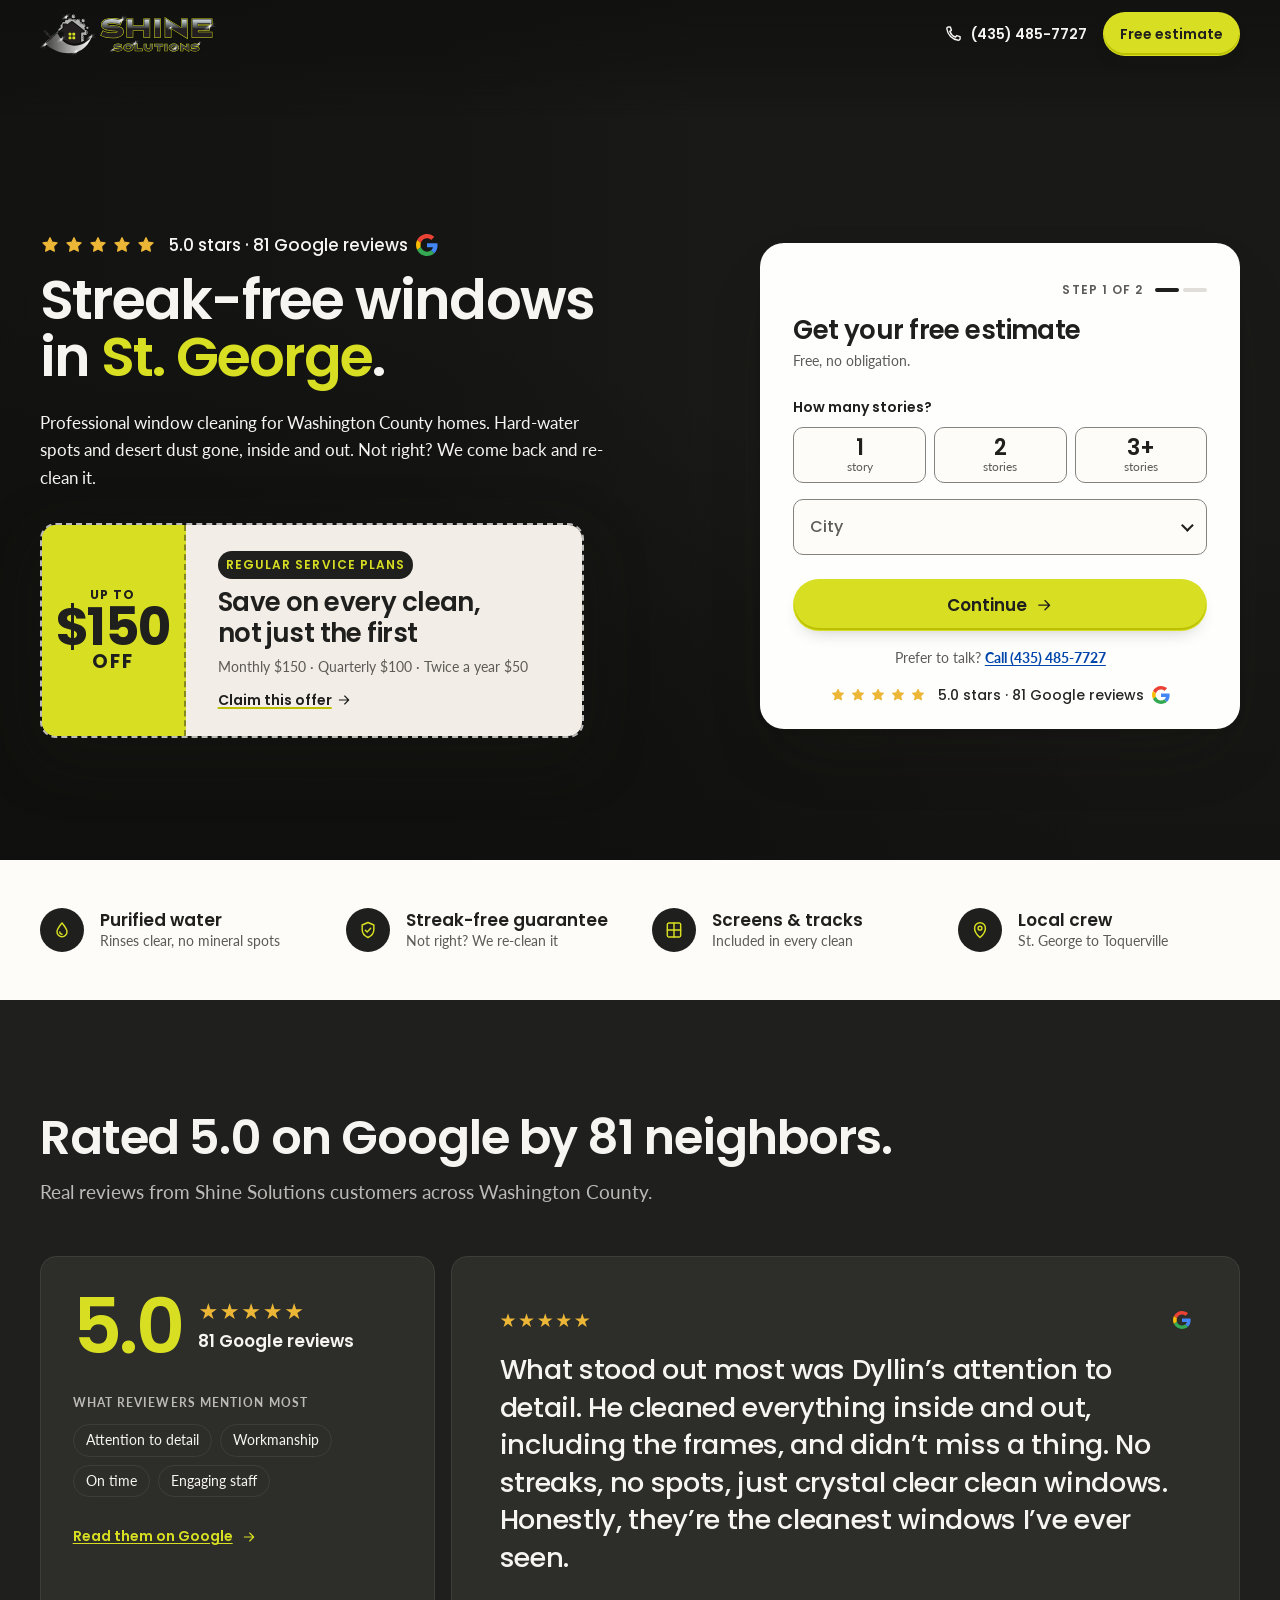
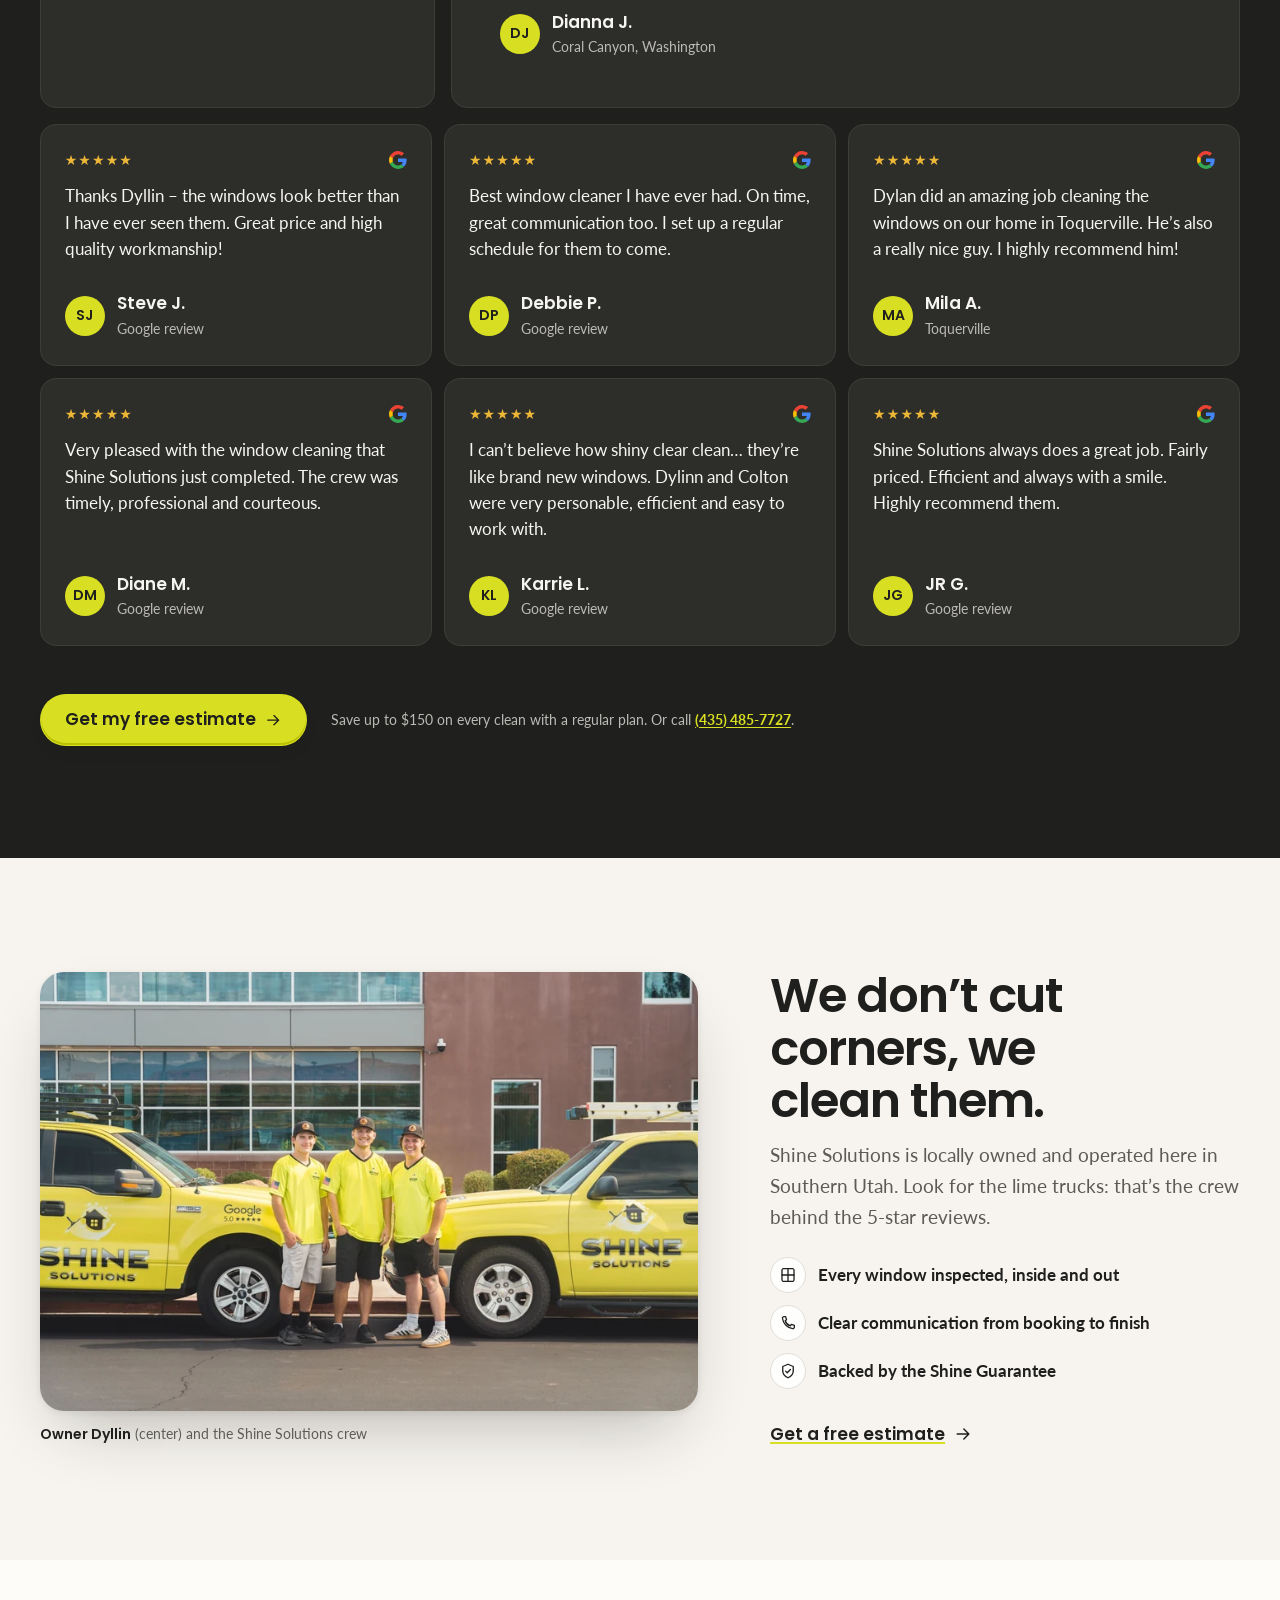
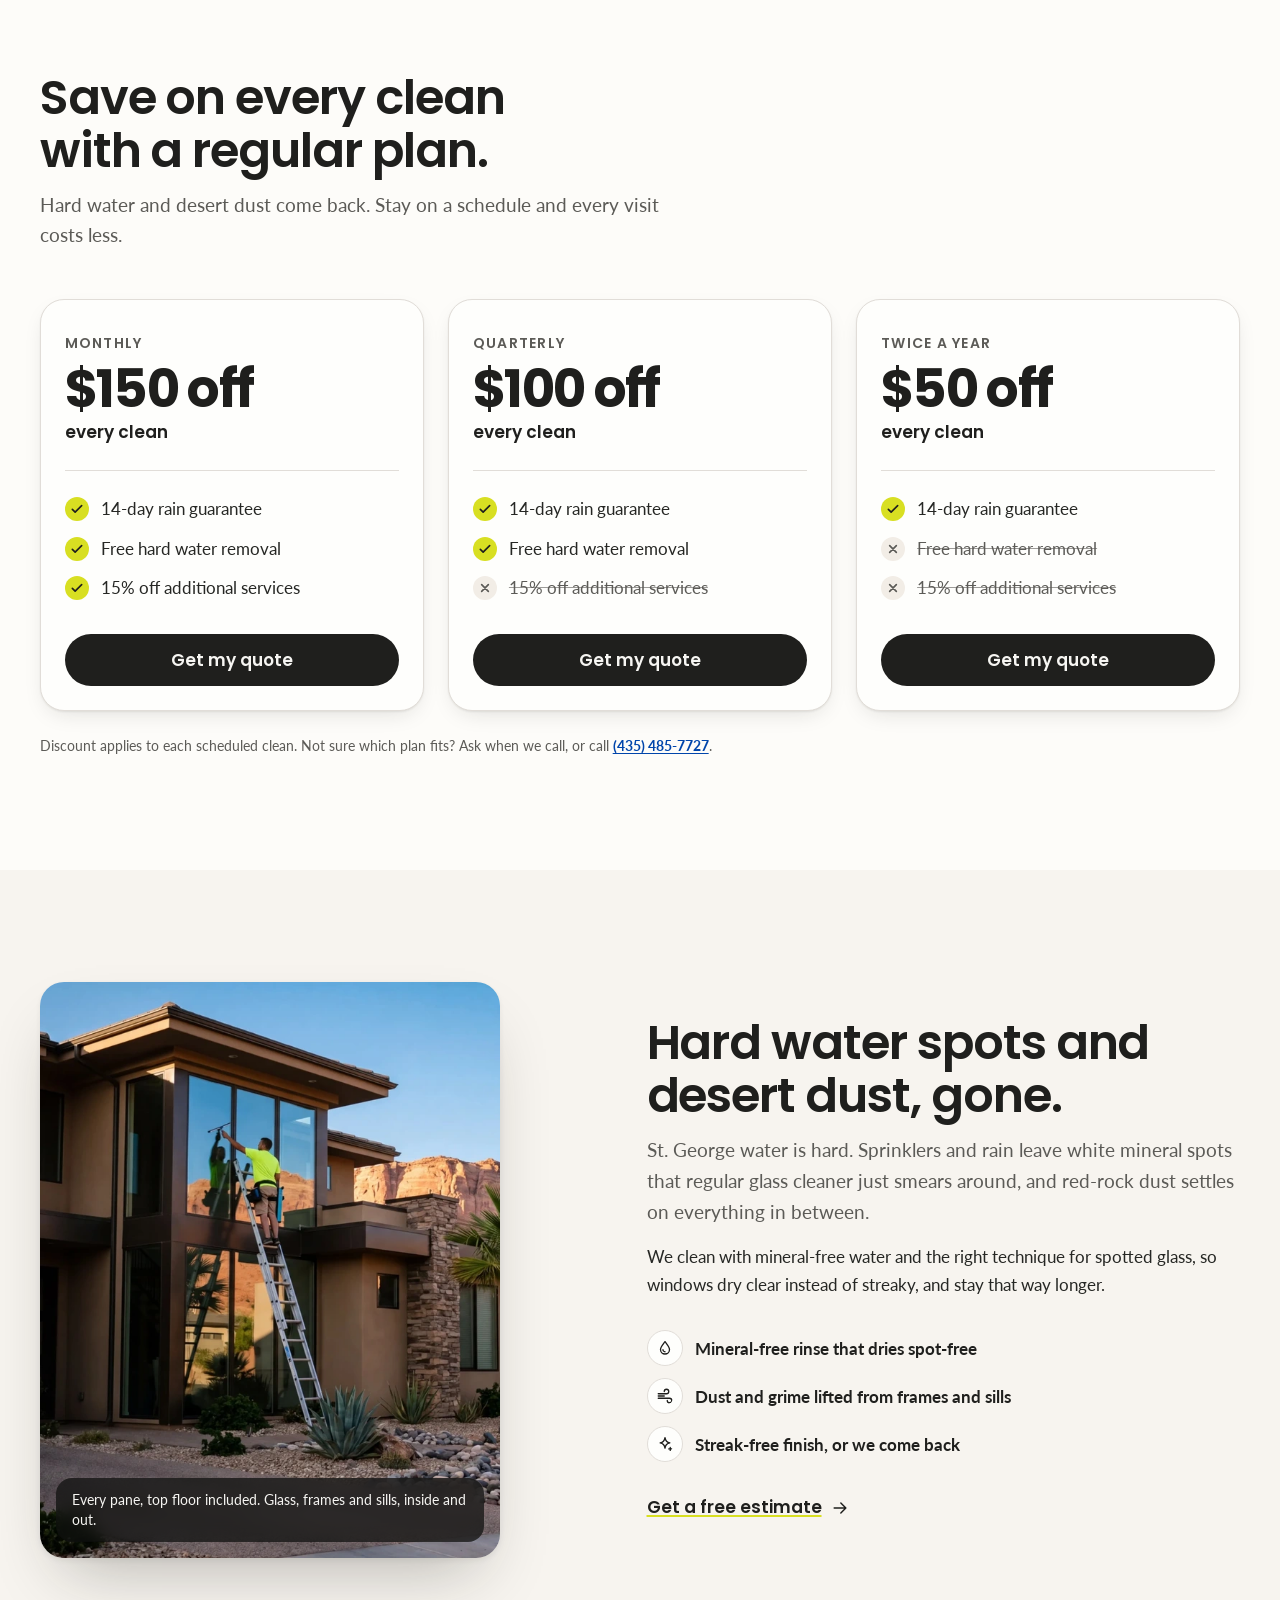
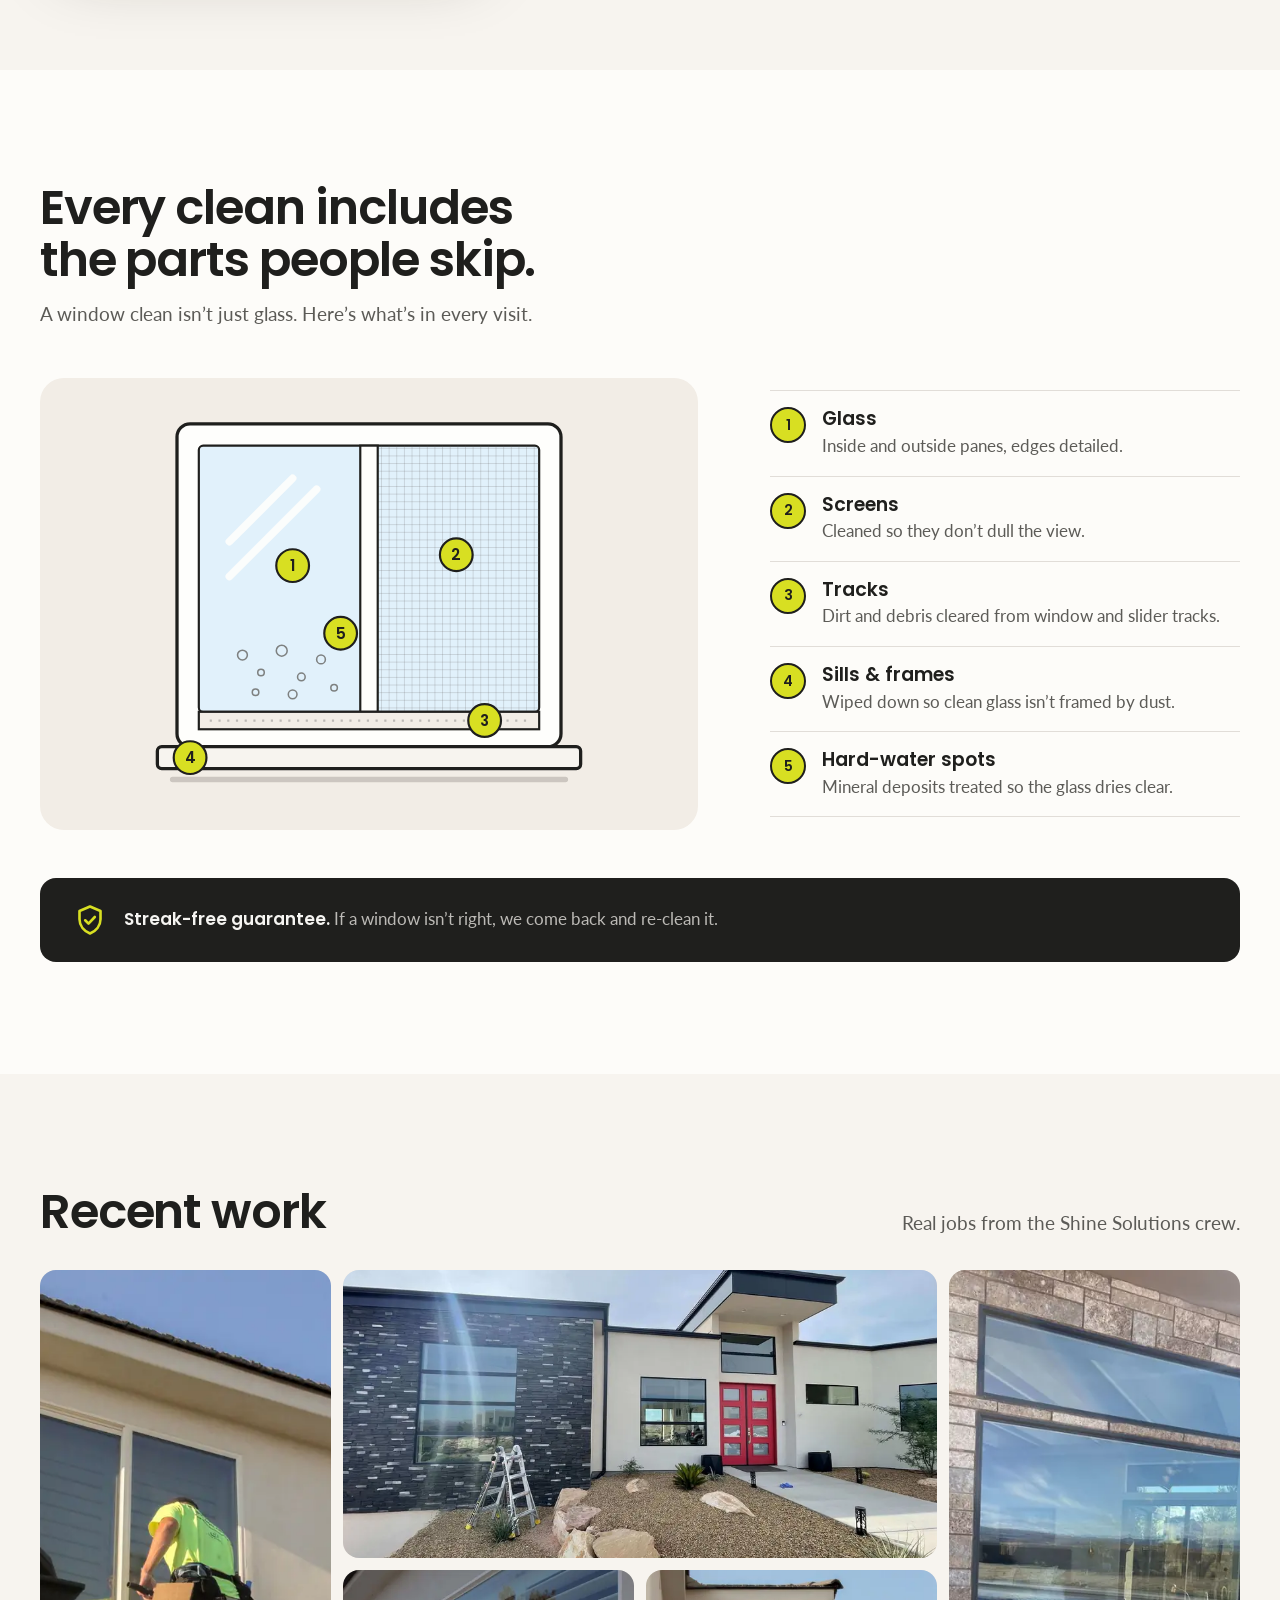
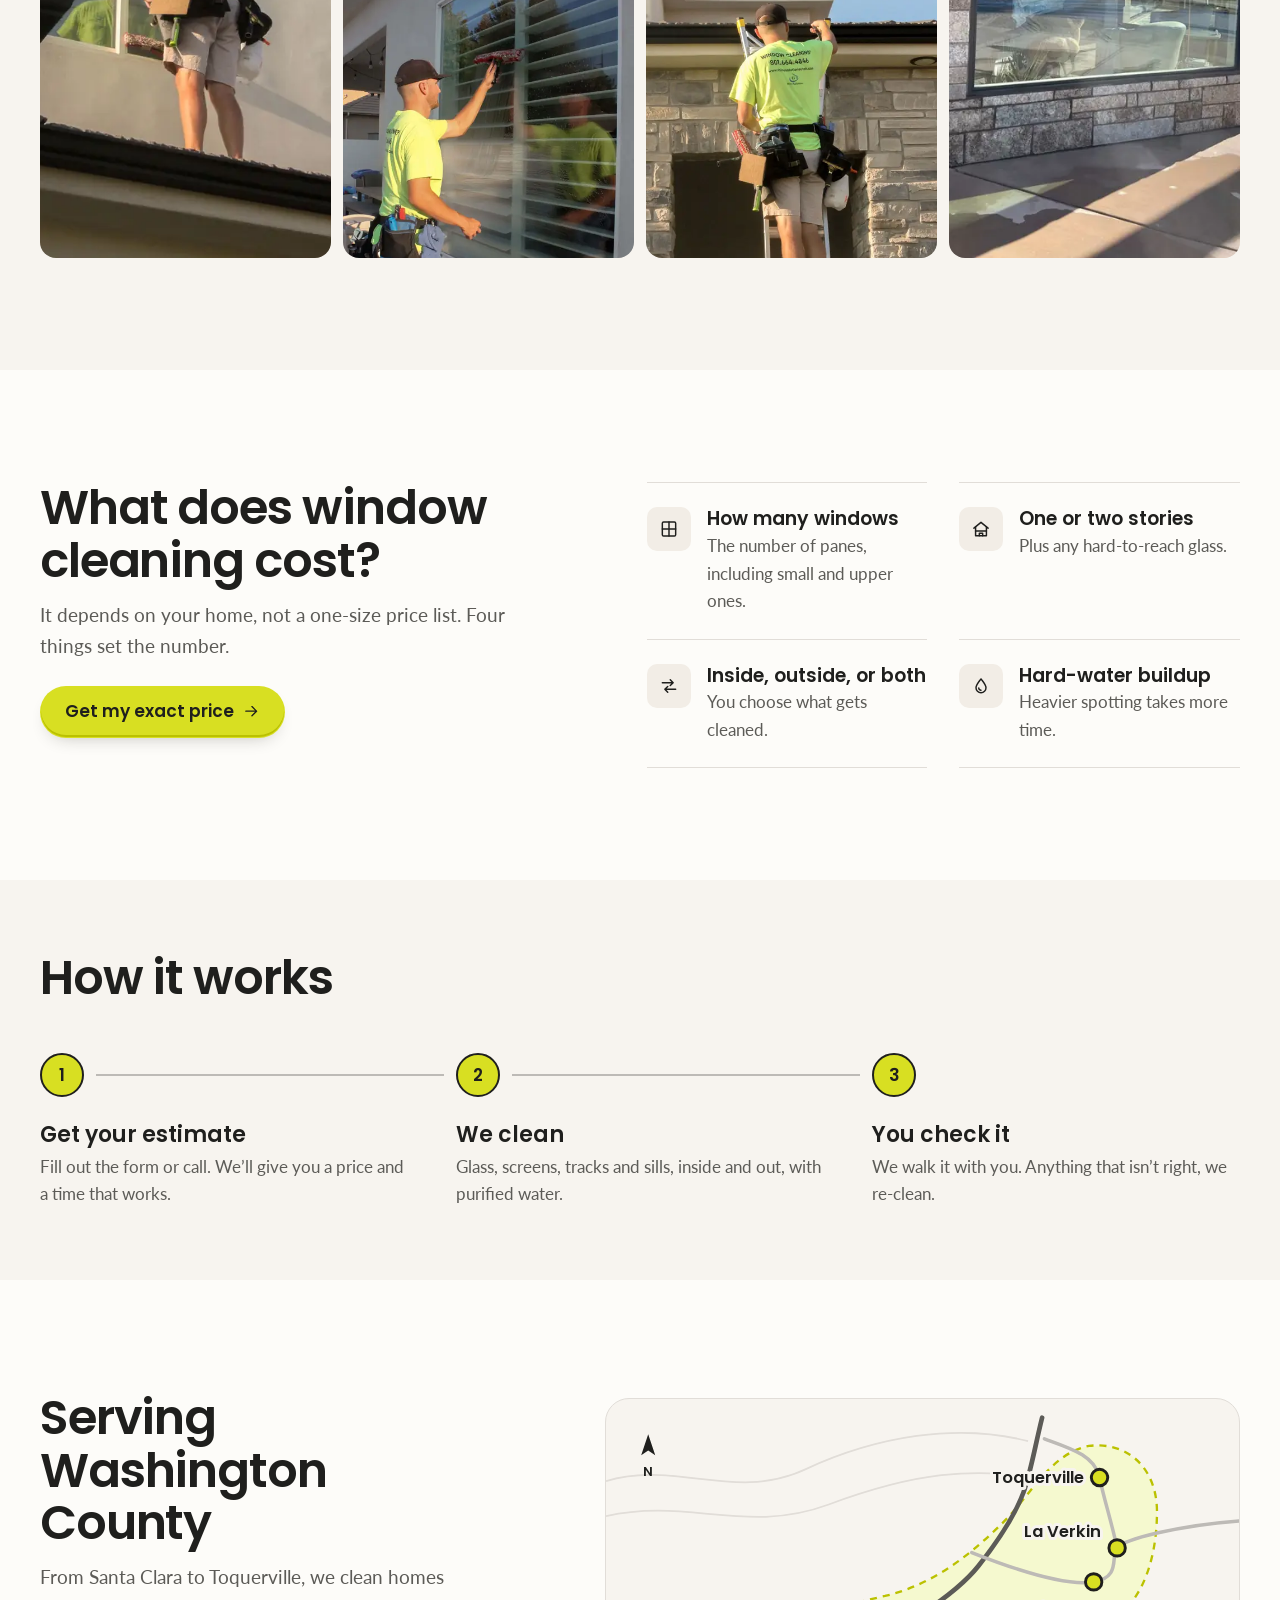
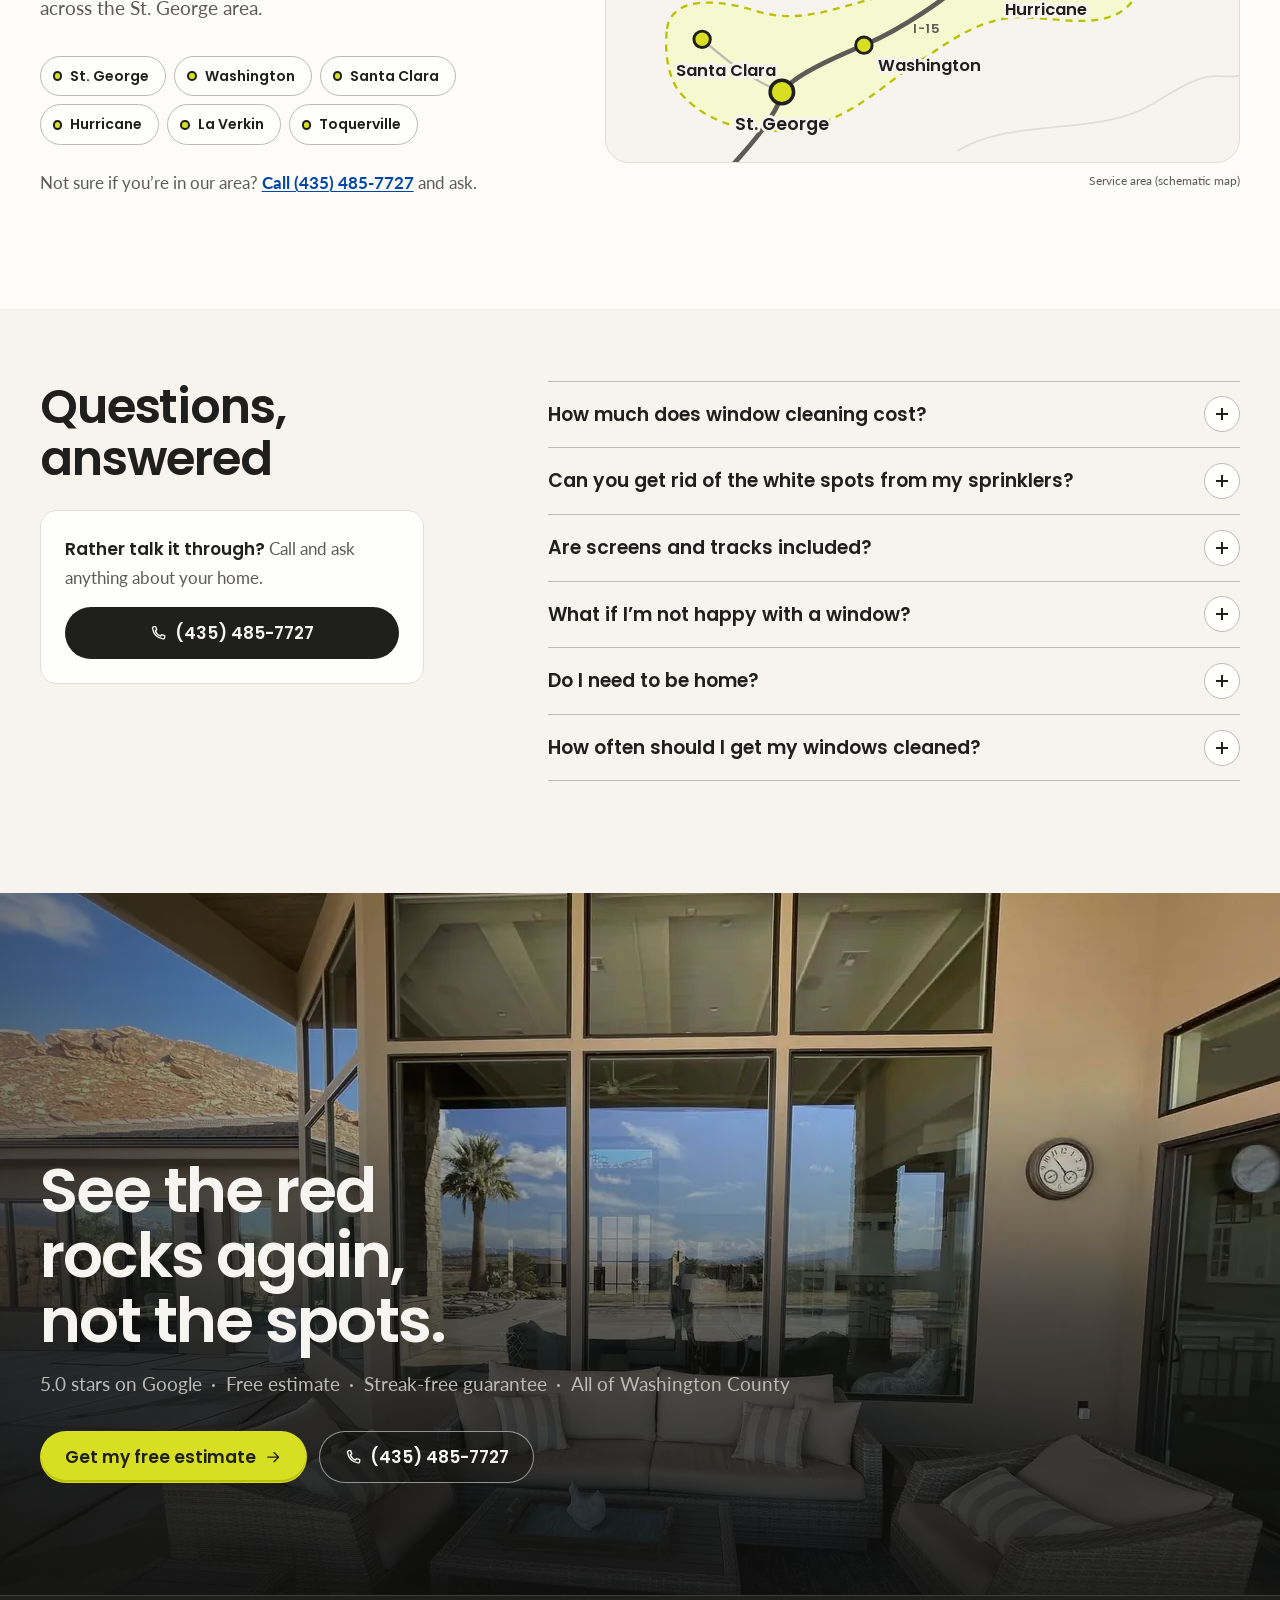
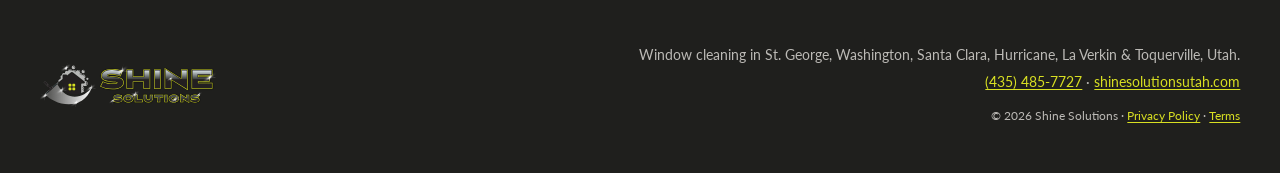
==== index.html @ d2b79e28 "Add Shine Solutions window cleaning landing page Static landing page for Google Ads traffic in St. G" ====
<!doctype html>
<html lang="en">
<head>
  <meta charset="utf-8">
  <meta name="viewport" content="width=device-width, initial-scale=1, viewport-fit=cover">
  <title>Window Cleaning in St. George, UT | Shine Solutions</title>
  <meta name="description" content="Streak-free window cleaning in St. George, Washington, Santa Clara, Hurricane, La Verkin and Toquerville. Hard-water spot removal, screens and tracks included. Free estimate.">
  <link rel="canonical" href="https://www.shinesolutionsutah.com/">
  <meta name="robots" content="index, follow">
  <meta name="theme-color" content="#242424">

  <!-- Google Ads. The estimate-form conversion is sent from script.js; its target is data-ads-conversion on #estimate-form. -->
  <!-- Google tag (gtag.js) -->
  <script async src="https://www.googletagmanager.com/gtag/js?id=AW-18330851082"></script>
  <script>
    window.dataLayer = window.dataLayer || [];
    function gtag(){dataLayer.push(arguments);}
    gtag('js', new Date());

    gtag('config', 'AW-18330851082');
  </script>

  <link rel="icon" type="image/png" sizes="32x32" href="assets/favicon-32.png">
  <link rel="apple-touch-icon" href="assets/favicon-256.png">

  <link rel="preload" as="image" type="image/webp" href="assets/img/hero-grip-desktop-1280.webp"
        imagesrcset="assets/img/hero-grip-desktop-1280.webp 1280w, assets/img/hero-grip-desktop-1500.webp 1500w" imagesizes="100vw"
        media="(min-width: 60rem)">
  <link rel="preload" as="image" type="image/webp" href="assets/img/hero-grip-mobile-640.webp"
        imagesrcset="assets/img/hero-grip-mobile-640.webp 640w, assets/img/hero-grip-mobile-900.webp 900w" imagesizes="100vw"
        media="(max-width: 39.99rem)">
  <link rel="preload" as="image" type="image/webp" href="assets/img/hero-grip-1280.webp"
        imagesrcset="assets/img/hero-grip-1280.webp 1280w, assets/img/hero-grip-2000.webp 2000w" imagesizes="100vw"
        media="(min-width: 40rem) and (max-width: 59.99rem)">

  <link rel="preconnect" href="https://fonts.googleapis.com">
  <link rel="preconnect" href="https://fonts.gstatic.com" crossorigin>
  <link rel="stylesheet" href="https://fonts.googleapis.com/css2?family=Lato:wght@400;700&family=Poppins:wght@500;600;700&display=swap">
  <link rel="stylesheet" href="tokens.css">
  <link rel="stylesheet" href="styles.css">

  <script type="application/ld+json">
  {
    "@context": "https://schema.org",
    "@type": "HomeAndConstructionBusiness",
    "name": "Shine Solutions",
    "url": "https://www.shinesolutionsutah.com/",
    "telephone": "+1-435-485-7727",
    "description": "Residential window cleaning in St. George and Washington County, Utah.",
    "areaServed": ["St. George, UT", "Washington, UT", "Santa Clara, UT", "Hurricane, UT", "La Verkin, UT", "Toquerville, UT"],
    "makesOffer": { "@type": "Offer", "itemOffered": { "@type": "Service", "name": "Window cleaning" } }
  }
  </script>
</head>
<body id="top">
  <!-- Icon sprite · one stroke voice (24px grid, 1.75 stroke, round caps) -->
  <svg class="sprite" aria-hidden="true" focusable="false">
    <symbol id="i-check" viewBox="0 0 24 24"><path d="M5 12.5l4.2 4.2L19 7"/></symbol>
    <symbol id="i-drop" viewBox="0 0 24 24"><path d="M12 3.5c3 4 6 7.2 6 10.5a6 6 0 0 1-12 0c0-3.3 3-6.5 6-10.5z"/><path d="M9.3 14.3a2.7 2.7 0 0 0 2.7 2.7"/></symbol>
    <symbol id="i-shield" viewBox="0 0 24 24"><path d="M12 3l7 3v5.5c0 4.3-3 7.8-7 9.5-4-1.7-7-5.2-7-9.5V6z"/><path d="M8.8 12.2l2.2 2.2 4.2-4.4"/></symbol>
    <symbol id="i-window" viewBox="0 0 24 24"><rect x="4" y="3.5" width="16" height="17" rx="1.5"/><path d="M12 3.5v17M4 12h16"/></symbol>
    <symbol id="i-pin" viewBox="0 0 24 24"><path d="M12 21s6.5-5.8 6.5-11.2a6.5 6.5 0 0 0-13 0C5.5 15.2 12 21 12 21z"/><circle cx="12" cy="9.8" r="2.3"/></symbol>
    <symbol id="i-phone" viewBox="0 0 24 24"><path d="M6.6 3.5h2.2l1.3 4.1-1.9 1.3a11.5 11.5 0 0 0 6.9 6.9l1.3-1.9 4.1 1.3v2.2a2 2 0 0 1-2.2 2A15.8 15.8 0 0 1 4.6 5.7a2 2 0 0 1 2-2.2z"/></symbol>
    <symbol id="i-star" viewBox="0 0 24 24"><path d="M12 3.2l2.6 5.4 5.9.8-4.3 4.1 1 5.9L12 16.6l-5.2 2.8 1-5.9-4.3-4.1 5.9-.8z"/></symbol>
    <!-- Google "G" (brand colours) -->
    <symbol id="i-google" viewBox="0 0 48 48"><path fill="#EA4335" d="M24 9.5c3.54 0 6.71 1.22 9.21 3.6l6.85-6.85C35.9 2.38 30.47 0 24 0 14.62 0 6.51 5.38 2.56 13.22l7.98 6.19C12.43 13.72 17.74 9.5 24 9.5z"/><path fill="#4285F4" d="M46.98 24.55c0-1.57-.15-3.09-.38-4.55H24v9.02h12.94c-.58 2.96-2.26 5.48-4.78 7.18l7.73 6c4.51-4.18 7.09-10.36 7.09-17.65z"/><path fill="#FBBC05" d="M10.53 28.59c-.48-1.45-.76-2.99-.76-4.59s.27-3.14.76-4.59l-7.98-6.19C.92 16.46 0 20.12 0 24c0 3.88.92 7.54 2.56 10.78l7.97-6.19z"/><path fill="#34A853" d="M24 48c6.48 0 11.93-2.13 15.89-5.81l-7.73-6c-2.15 1.45-4.92 2.3-8.16 2.3-6.26 0-11.57-4.22-13.47-9.91l-7.98 6.19C6.51 42.62 14.62 48 24 48z"/></symbol>
    <symbol id="i-x" viewBox="0 0 24 24"><path d="M7 7l10 10M17 7L7 17"/></symbol>
    <symbol id="i-arrow" viewBox="0 0 24 24"><path d="M5 12h13M13 6l6 6-6 6"/></symbol>
    <symbol id="i-stories" viewBox="0 0 24 24"><path d="M3.5 11L12 4l8.5 7"/><path d="M5.5 9.5V20h13V9.5"/><path d="M5.5 14.5h13"/><path d="M10 20v-3h4v3"/></symbol>
    <symbol id="i-inout" viewBox="0 0 24 24"><path d="M4 8h13M13.5 4.5L17 8l-3.5 3.5"/><path d="M20 16H7M10.5 12.5L7 16l3.5 3.5"/></symbol>
    <symbol id="i-wind" viewBox="0 0 24 24"><path d="M3 9h11a3 3 0 1 0-3-3"/><path d="M3 15h15a3 3 0 1 1-3 3"/><path d="M3 12h8"/></symbol>
    <symbol id="i-sparkle" viewBox="0 0 24 24"><path d="M12 3.5c.6 4.4 2.5 6.3 6.5 7-4 .7-5.9 2.6-6.5 7-.6-4.4-2.5-6.3-6.5-7 4-.7 5.9-2.6 6.5-7z"/><path d="M19 16.5v4M17 18.5h4"/></symbol>
  </svg>

  <a class="skip" href="#estimate">Skip to the free estimate form</a>

  <header class="nav" id="nav">
    <div class="nav__inner">
      <a class="brand" href="#top" aria-label="Shine Solutions, back to top">
        <img src="assets/shine-solutions-logo.svg" alt="Shine Solutions" width="682" height="170">
      </a>
      <div class="nav__actions">
        <a class="nav__phone" href="tel:+14354857727" data-track="phone_click">
          <svg class="i" aria-hidden="true"><use href="#i-phone"/></svg>
          <span>(435)&nbsp;485-7727</span>
        </a>
        <a class="btn btn--primary btn--sm nav__cta" href="#estimate">Free estimate</a>
        <a class="btn btn--ghost-light btn--sm nav__call" href="tel:+14354857727" data-track="phone_click">
          <svg class="i" aria-hidden="true"><use href="#i-phone"/></svg>
          <span>Call</span>
        </a>
      </div>
    </div>
  </header>

  <main>
    <!-- ═══ HERO · photo + form card bridging the photo and the page ═══ -->
    <section class="hero" aria-labelledby="hero-title">
      <picture class="hero__media">
        <source media="(min-width: 60rem)" type="image/webp"
                srcset="assets/img/hero-grip-desktop-1280.webp 1280w, assets/img/hero-grip-desktop-1500.webp 1500w" sizes="100vw">
        <source media="(min-width: 60rem)"
                srcset="assets/img/hero-grip-desktop-1280.jpg 1280w, assets/img/hero-grip-desktop-1500.jpg 1500w" sizes="100vw">
        <!-- tablets: full frame -->
        <source media="(min-width: 40rem)" type="image/webp"
                srcset="assets/img/hero-grip-1280.webp 1280w, assets/img/hero-grip-2000.webp 2000w" sizes="100vw">
        <source media="(min-width: 40rem)"
                srcset="assets/img/hero-grip-1280.jpg 1280w, assets/img/hero-grip-2000.jpg 2000w" sizes="100vw">
        <source type="image/webp"
                srcset="assets/img/hero-grip-mobile-640.webp 640w, assets/img/hero-grip-mobile-900.webp 900w" sizes="100vw">
        <img src="assets/img/hero-grip-mobile-640.jpg"
             srcset="assets/img/hero-grip-mobile-640.jpg 640w, assets/img/hero-grip-mobile-900.jpg 900w" sizes="100vw"
             width="640" height="800" fetchpriority="high" decoding="async"
             alt="A window cleaner's hand pulling a squeegee through soapy water on a window, red rock cliffs blurred beyond">
      </picture>

      <div class="hero__head">
        <p class="rating-pill"><span class="rating-pill__stars" role="img" aria-label="Rated 5 out of 5"><svg aria-hidden="true"><use href="#i-star"/></svg><svg aria-hidden="true"><use href="#i-star"/></svg><svg aria-hidden="true"><use href="#i-star"/></svg><svg aria-hidden="true"><use href="#i-star"/></svg><svg aria-hidden="true"><use href="#i-star"/></svg></span><span class="rating-pill__text">5.0 stars · 81 Google reviews<svg class="g-logo" aria-hidden="true"><use href="#i-google"/></svg></span></p>
        <h1 id="hero-title" class="hero__title">Streak-free windows in <span class="hl nowrap" data-city>St.&nbsp;George</span>.</h1>
      </div>

      <div class="hero__body">
        <p class="hero__lede">Professional window cleaning for Washington County homes. Hard-water spots and desert dust gone,
          inside and out. Not right? We come back and re-clean it.</p>

        <!-- Offer coupon → jumps to the form (the plans section explains the tiers further down). Amounts must match #plans and the hidden "offer" field. -->
        <div class="coupon">
          <a class="coupon__card" href="#estimate" data-track="offer_click">
            <p class="coupon__stub"><span class="coupon__upto">up to</span><span class="coupon__amount">$150</span><span class="coupon__off">off</span></p>
            <div class="coupon__body">
              <p class="coupon__label">Regular service plans</p>
              <p class="coupon__title">Save on every clean, not just the&nbsp;first</p>
              <p class="coupon__fine"><span class="nowrap">Monthly $150</span> · <span class="nowrap">Quarterly $100</span> · <span class="nowrap">Twice a year $50</span></p>
              <span class="coupon__more">Claim this offer<svg class="i" aria-hidden="true"><use href="#i-arrow"/></svg></span>
            </div>
          </a>
        </div>
      </div>

      <div class="hero__form" id="estimate">
        <!-- data-ads-conversion: the Google Ads conversion to report when a lead is received. Replace CONVERSION_LABEL with the
             label from Google Ads (Goals > Conversions > your lead-form action > Tag setup > event snippet "send_to"). -->
        <form class="form" id="estimate-form" novalidate data-endpoint="" data-ads-conversion="AW-18330851082/CONVERSION_LABEL">
          <div class="form__main">
            <!-- phones + tablets: the plan offer rides on top of the form card as a tear-off ticket
                 (desktop shows the full coupon beside the form instead). Amounts must match #plans. -->
            <div class="form__offer">
              <p class="form__offer-stub"><span>up to</span><b>$150</b><span>off</span></p>
              <p class="form__offer-text"><strong>Save on every clean</strong> <span>with a regular cleaning plan</span></p>
            </div>

            <!-- progress; the step label is announced to screen readers when it changes -->
            <div class="form__progress">
              <button class="form__back" type="button" hidden><svg class="i" aria-hidden="true"><use href="#i-arrow"/></svg>Back</button>
              <p class="form__step" aria-live="polite">Step <span data-step-num>1</span> of 2</p>
              <span class="form__bar" aria-hidden="true"><span></span><span></span></span>
            </div>

            <!-- STEP 1 · nothing personal, just taps -->
            <div class="form__panel" data-step="1">
              <h2 class="form__title">Get your free estimate</h2>
              <p class="form__sub">Free, no obligation.</p>

              <div class="form__fields">
                <fieldset class="choice" id="f-stories" aria-describedby="f-stories-error">
                  <legend>How many stories?</legend>
                  <div class="choice__options">
                    <label class="choice__opt"><input type="radio" name="stories" value="1"><span><b>1</b>story</span></label>
                    <label class="choice__opt"><input type="radio" name="stories" value="2"><span><b>2</b>stories</span></label>
                    <label class="choice__opt"><input type="radio" name="stories" value="3+"><span><b>3+</b>stories</span></label>
                  </div>
                  <p class="field__error" id="f-stories-error" hidden>Pick one</p>
                </fieldset>

                <div class="field">
                  <label for="f-city">City</label>
                  <div class="select">
                    <select id="f-city" name="city" required>
                      <option value="" disabled selected hidden></option>
                      <option>St. George</option>
                      <option>Washington</option>
                      <option>Santa Clara</option>
                      <option>Hurricane</option>
                      <option>La Verkin</option>
                      <option>Toquerville</option>
                    </select>
                  </div>
                  <p class="field__error" id="f-city-error" hidden>Pick your city</p>
                </div>
              </div>

              <button class="btn btn--primary btn--block" type="button" data-next>
                <span>Continue</span>
                <svg class="i i--arrow" aria-hidden="true"><use href="#i-arrow"/></svg>
              </button>
            </div>

            <!-- STEP 2 · contact details. The text-message consent sits here, next to the phone field and the button,
                 where the number is given: optional, unchecked by default (carriers reject pre-checked or required boxes).
                 TODO before launch: compare the wording with GoHighLevel's current A2P 10DLC template, and swap in the
                 real privacy.html / terms.html. -->
            <div class="form__panel" data-step="2" hidden>
              <h2 class="form__title">How can we reach you?</h2>
              <p class="form__sub">We&rsquo;ll get in touch to set up your free estimate. We never share your number.</p>

              <div class="form__fields">
                <div class="field">
                  <label for="f-name">Name</label>
                  <input id="f-name" name="name" type="text" autocomplete="name" placeholder=" " required>
                  <p class="field__error" id="f-name-error" hidden>Enter your name</p>
                </div>

                <div class="field">
                  <label for="f-phone">Phone</label>
                  <input id="f-phone" name="phone" type="tel" inputmode="tel" autocomplete="tel" placeholder=" " required>
                  <p class="field__error" id="f-phone-error" hidden>Enter a 10-digit number</p>
                </div>
              </div>

              <div class="consent">
                <label class="consent__check"><input type="checkbox" name="sms_service" value="yes" aria-describedby="consent-fine"><span>Text me about my estimate and appointments</span></label>
                <label class="consent__check"><input type="checkbox" name="sms_marketing" value="yes" aria-describedby="consent-fine"><span>Text me occasional offers and seasonal reminders</span></label>
                <p class="consent__fine" id="consent-fine">Optional. By checking a box above, you agree to receive recurring automated texts from Shine Solutions at the number provided. Consent is not a condition of purchase. Msg frequency varies. Msg &amp; data rates may apply. Reply STOP to opt out, HELP for help. <a href="privacy.html" target="_blank" rel="noopener">Privacy&nbsp;Policy</a> · <a href="terms.html" target="_blank" rel="noopener">Terms</a></p>
              </div>

              <button class="btn btn--primary btn--block" type="submit">
                <span class="btn__spin" aria-hidden="true"></span>
                <span class="btn__label">Get my free estimate</span>
                <svg class="i i--arrow" aria-hidden="true"><use href="#i-arrow"/></svg>
              </button>
              <p class="form__status" role="status" aria-live="polite"></p>
            </div>

            <!-- Ad attribution, filled by script.js from the landing URL -->
            <input type="hidden" name="gclid">
            <input type="hidden" name="utm_source">
            <input type="hidden" name="utm_campaign">
            <input type="hidden" name="utm_term">
            <input type="hidden" name="page" value="window-cleaning-st-george">
            <input type="hidden" name="offer" value="Plan discounts: monthly $150, quarterly $100, twice a year $50 off per clean">
            <input type="hidden" name="plan" value="">

            <p class="form__alt">Prefer to talk? <a href="tel:+14354857727" data-track="phone_click">Call (435)&nbsp;485-7727</a></p>
            <p class="rating-pill rating-pill--light form__rating"><span class="rating-pill__stars" role="img" aria-label="Rated 5 out of 5"><svg aria-hidden="true"><use href="#i-star"/></svg><svg aria-hidden="true"><use href="#i-star"/></svg><svg aria-hidden="true"><use href="#i-star"/></svg><svg aria-hidden="true"><use href="#i-star"/></svg><svg aria-hidden="true"><use href="#i-star"/></svg></span><span class="rating-pill__text">5.0 stars · 81 Google reviews<svg class="g-logo" aria-hidden="true"><use href="#i-google"/></svg></span></p>
          </div>

          <div class="form__done" hidden>
            <span class="form__done-icon"><svg class="i" aria-hidden="true"><use href="#i-check"/></svg></span>
            <h2 class="form__title" tabindex="-1">Request received</h2>
            <p class="form__done-text"></p>
            <a class="btn btn--ghost btn--block" href="tel:+14354857727" data-track="phone_click">
              <svg class="i" aria-hidden="true"><use href="#i-phone"/></svg><span>Call (435)&nbsp;485-7727</span>
            </a>
          </div>
        </form>
      </div>

      <ul class="hero__points" role="list">
        <li class="point">
          <svg class="i" aria-hidden="true"><use href="#i-drop"/></svg>
          <p><strong>Purified water</strong><span>Rinses clear, no mineral spots</span></p>
        </li>
        <li class="point">
          <svg class="i" aria-hidden="true"><use href="#i-shield"/></svg>
          <p><strong>Streak-free guarantee</strong><span>Not right? We re-clean it</span></p>
        </li>
        <li class="point">
          <svg class="i" aria-hidden="true"><use href="#i-window"/></svg>
          <p><strong>Screens &amp; tracks</strong><span>Included in every clean</span></p>
        </li>
        <li class="point">
          <svg class="i" aria-hidden="true"><use href="#i-pin"/></svg>
          <p><strong>Local crew</strong><span>St. George to Toquerville</span></p>
        </li>
      </ul>
    </section>

    <!-- ═══ REVIEWS · real Google reviews, straight after the hero ═══
         From Shine Solutions' Google Business Profile, pulled 2026-09-28 (5.0 · 81 reviews). Reviewers' own words;
         the featured one and Karrie L.'s are excerpts. Names shortened to first name + last initial. Update the count as it grows. -->
    <section class="reviews" aria-labelledby="reviews-title">
      <div class="wrap">
        <div class="reviews__head">
          <h2 id="reviews-title" class="h2">Rated 5.0 on Google by 81&nbsp;neighbors.</h2>
          <p class="lede">Real reviews from Shine Solutions customers across Washington County.</p>
        </div>

        <div class="reviews__top">
          <div class="score">
            <p class="score__num">5.0</p>
            <p class="score__stars" role="img" aria-label="5 out of 5 stars">★★★★★</p>
            <p class="score__count">81 Google reviews</p>
            <p class="score__label">What reviewers mention most</p>
            <ul class="score__tags" role="list">
              <li>Attention to detail</li><li>Workmanship</li><li>On time</li><li>Engaging staff</li>
            </ul>
            <a class="score__link" href="https://share.google/nJIvfsANYts8qv99s" target="_blank" rel="noopener">Read them on Google<svg class="i" aria-hidden="true"><use href="#i-arrow"/></svg></a>
          </div>
          <figure class="quote quote--featured">
            <p class="quote__stars" role="img" aria-label="5 out of 5 stars on Google"><span>★★★★★</span><svg class="g-logo" aria-hidden="true"><use href="#i-google"/></svg></p>
            <blockquote><p>What stood out most was Dyllin&rsquo;s attention to detail. He cleaned everything inside and out,
              including the frames, and didn&rsquo;t miss a thing. No streaks, no spots, just crystal clear clean windows.
              Honestly, they&rsquo;re the cleanest windows I&rsquo;ve ever seen.</p></blockquote>
            <figcaption><span class="avatar" aria-hidden="true">DJ</span><span><strong>Dianna J.</strong>Coral Canyon, Washington</span></figcaption>
          </figure>
        </div>

        <ul class="reviews__grid" role="list" aria-label="More Google reviews">
          <li>
            <figure class="quote">
              <p class="quote__stars" role="img" aria-label="5 out of 5 stars on Google"><span>★★★★★</span><svg class="g-logo" aria-hidden="true"><use href="#i-google"/></svg></p>
              <blockquote><p>Thanks Dyllin &ndash; the windows look better than I have ever seen them. Great price and high quality workmanship!</p></blockquote>
              <figcaption><span class="avatar" aria-hidden="true">SJ</span><span><strong>Steve J.</strong>Google review</span></figcaption>
            </figure>
          </li>
          <li>
            <figure class="quote">
              <p class="quote__stars" role="img" aria-label="5 out of 5 stars on Google"><span>★★★★★</span><svg class="g-logo" aria-hidden="true"><use href="#i-google"/></svg></p>
              <blockquote><p>Best window cleaner I have ever had. On time, great communication too. I set up a regular schedule for them to come.</p></blockquote>
              <figcaption><span class="avatar" aria-hidden="true">DP</span><span><strong>Debbie P.</strong>Google review</span></figcaption>
            </figure>
          </li>
          <li>
            <figure class="quote">
              <p class="quote__stars" role="img" aria-label="5 out of 5 stars on Google"><span>★★★★★</span><svg class="g-logo" aria-hidden="true"><use href="#i-google"/></svg></p>
              <blockquote><p>Dylan did an amazing job cleaning the windows on our home in Toquerville. He&rsquo;s also a really nice guy. I highly recommend him!</p></blockquote>
              <figcaption><span class="avatar" aria-hidden="true">MA</span><span><strong>Mila A.</strong>Toquerville</span></figcaption>
            </figure>
          </li>
          <li>
            <figure class="quote">
              <p class="quote__stars" role="img" aria-label="5 out of 5 stars on Google"><span>★★★★★</span><svg class="g-logo" aria-hidden="true"><use href="#i-google"/></svg></p>
              <blockquote><p>Very pleased with the window cleaning that Shine Solutions just completed. The crew was timely, professional and courteous.</p></blockquote>
              <figcaption><span class="avatar" aria-hidden="true">DM</span><span><strong>Diane M.</strong>Google review</span></figcaption>
            </figure>
          </li>
          <li>
            <figure class="quote">
              <p class="quote__stars" role="img" aria-label="5 out of 5 stars on Google"><span>★★★★★</span><svg class="g-logo" aria-hidden="true"><use href="#i-google"/></svg></p>
              <blockquote><p>I can&rsquo;t believe how shiny clear clean&hellip; they&rsquo;re like brand new windows. Dylinn and Colton were very personable, efficient and easy to work with.</p></blockquote>
              <figcaption><span class="avatar" aria-hidden="true">KL</span><span><strong>Karrie L.</strong>Google review</span></figcaption>
            </figure>
          </li>
          <li>
            <figure class="quote">
              <p class="quote__stars" role="img" aria-label="5 out of 5 stars on Google"><span>★★★★★</span><svg class="g-logo" aria-hidden="true"><use href="#i-google"/></svg></p>
              <blockquote><p>Shine Solutions always does a great job. Fairly priced. Efficient and always with a smile. Highly recommend them.</p></blockquote>
              <figcaption><span class="avatar" aria-hidden="true">JG</span><span><strong>JR G.</strong>Google review</span></figcaption>
            </figure>
          </li>
        </ul>

        <div class="reviews__cta">
          <a class="btn btn--primary" href="#estimate">Get my free estimate<svg class="i i--arrow" aria-hidden="true"><use href="#i-arrow"/></svg></a>
          <p>Save up to $150 on every clean with a regular plan. Or call <a href="tel:+14354857727" data-track="phone_click">(435)&nbsp;485-7727</a>.</p>
        </div>
      </div>
    </section>

    <!-- ═══ CREW · the client's own team photo, right after the reviews so the faces follow the proof.
         Tagline, "locally owned & operated" and the three points come from his own materials (slide, listings). ═══ -->
    <section class="crew" aria-labelledby="crew-title">
      <div class="wrap crew__grid">
        <figure class="crew__media">
          <picture class="crew__photo">
            <source type="image/webp" srcset="assets/img/team-800.webp 800w, assets/img/team-1200.webp 1200w, assets/img/team-1600.webp 1600w"
                    sizes="(min-width: 60rem) 45rem, 100vw">
            <img src="assets/img/team-800.jpg"
                 srcset="assets/img/team-800.jpg 800w, assets/img/team-1200.jpg 1200w, assets/img/team-1600.jpg 1600w"
                 sizes="(min-width: 60rem) 45rem, 100vw" width="1600" height="1067" loading="lazy" decoding="async"
                 alt="Owner Dyllin, center, with two members of the Shine Solutions crew in lime uniforms, standing between two lime Shine Solutions trucks">
          </picture>
          <figcaption><strong>Owner Dyllin</strong> (center) and the Shine Solutions crew</figcaption>
        </figure>
        <div class="crew__text">
          <h2 id="crew-title" class="h2">We don&rsquo;t cut corners, we clean&nbsp;them.</h2>
          <p class="lede">Shine Solutions is locally owned and operated here in Southern Utah. Look for the lime trucks: that&rsquo;s the crew behind the 5-star reviews.</p>
          <ul class="ticks" role="list">
            <li><svg class="i" aria-hidden="true"><use href="#i-window"/></svg><span>Every window inspected, inside and out</span></li>
            <li><svg class="i" aria-hidden="true"><use href="#i-phone"/></svg><span>Clear communication from booking to finish</span></li>
            <li><svg class="i" aria-hidden="true"><use href="#i-shield"/></svg><span>Backed by the Shine Guarantee</span></li>
          </ul>
          <a class="link-cta" href="#estimate">Get a free estimate <svg class="i i--arrow" aria-hidden="true"><use href="#i-arrow"/></svg></a>
        </div>
      </div>
    </section>

    <!-- ═══ PLANS · recurring-service discounts (client's offer). Confirm amounts + guarantee terms with the client. ═══ -->
    <section class="plans" id="plans" aria-labelledby="plans-title">
      <div class="wrap">
        <div class="section-head">
          <h2 id="plans-title" class="h2">Save on every clean with a regular&nbsp;plan.</h2>
          <p class="lede">Hard water and desert dust come back. Stay on a schedule and every visit costs less.</p>
        </div>
        <ul class="plans__grid" role="list">
          <li class="plan">
            <p class="plan__name">Monthly</p>
            <p class="plan__amount">$150 off</p>
            <p class="plan__per">every clean</p>
            <ul class="plan__perks" role="list">
              <li class="is-in"><svg class="i" aria-hidden="true"><use href="#i-check"/></svg>14-day rain guarantee</li>
              <li class="is-in"><svg class="i" aria-hidden="true"><use href="#i-check"/></svg>Free hard water removal</li>
              <li class="is-in"><svg class="i" aria-hidden="true"><use href="#i-check"/></svg>15% off additional services</li>
            </ul>
            <a class="btn btn--dark btn--block" href="#estimate" data-plan="monthly">Get my quote</a>
          </li>
          <li class="plan">
            <p class="plan__name">Quarterly</p>
            <p class="plan__amount">$100 off</p>
            <p class="plan__per">every clean</p>
            <ul class="plan__perks" role="list">
              <li class="is-in"><svg class="i" aria-hidden="true"><use href="#i-check"/></svg>14-day rain guarantee</li>
              <li class="is-in"><svg class="i" aria-hidden="true"><use href="#i-check"/></svg>Free hard water removal</li>
              <li class="is-out"><svg class="i" aria-hidden="true"><use href="#i-x"/></svg><span class="sr-only">Not included: </span>15% off additional services</li>
            </ul>
            <a class="btn btn--dark btn--block" href="#estimate" data-plan="quarterly">Get my quote</a>
          </li>
          <li class="plan">
            <p class="plan__name">Twice a year</p>
            <p class="plan__amount">$50 off</p>
            <p class="plan__per">every clean</p>
            <ul class="plan__perks" role="list">
              <li class="is-in"><svg class="i" aria-hidden="true"><use href="#i-check"/></svg>14-day rain guarantee</li>
              <li class="is-out"><svg class="i" aria-hidden="true"><use href="#i-x"/></svg><span class="sr-only">Not included: </span>Free hard water removal</li>
              <li class="is-out"><svg class="i" aria-hidden="true"><use href="#i-x"/></svg><span class="sr-only">Not included: </span>15% off additional services</li>
            </ul>
            <a class="btn btn--dark btn--block" href="#estimate" data-plan="twice-a-year">Get my quote</a>
          </li>
        </ul>
        <p class="plans__note">Discount applies to each scheduled clean. Not sure which plan fits? Ask when we call, or call <a href="tel:+14354857727" data-track="phone_click">(435)&nbsp;485-7727</a>.</p>
      </div>
    </section>

    <!-- ═══ PROOF · hard water ═══ -->
    <section class="proof" aria-labelledby="proof-title">
      <div class="wrap proof__grid">
        <figure class="proof__media">
          <picture>
            <source type="image/webp" srcset="assets/img/proof-house-640.webp 640w, assets/img/proof-house-900.webp 900w"
                    sizes="(min-width: 60rem) 30rem, 100vw">
            <img src="assets/img/proof-house-640.jpg"
                 srcset="assets/img/proof-house-640.jpg 640w, assets/img/proof-house-900.jpg 900w"
                 sizes="(min-width: 60rem) 30rem, 100vw" width="640" height="800" loading="lazy" decoding="async"
                 alt="A window cleaner on a ladder squeegeeing the second-story windows of a desert home, red rock cliffs behind">
          </picture>
          <figcaption class="proof__tag">Every pane, top floor included. Glass, frames and sills, inside and out.</figcaption>
        </figure>

        <div class="proof__text">
          <h2 id="proof-title" class="h2">Hard water spots and desert dust, gone.</h2>
          <p class="lede">St. George water is hard. Sprinklers and rain leave white mineral spots that regular glass cleaner
            just smears around, and red-rock dust settles on everything in between.</p>
          <p>We clean with mineral-free water and the right technique for spotted glass, so windows dry clear instead of streaky,
            and stay that way longer.</p>
          <ul class="ticks" role="list">
            <li><svg class="i" aria-hidden="true"><use href="#i-drop"/></svg><span>Mineral-free rinse that dries spot-free</span></li>
            <li><svg class="i" aria-hidden="true"><use href="#i-wind"/></svg><span>Dust and grime lifted from frames and sills</span></li>
            <li><svg class="i" aria-hidden="true"><use href="#i-sparkle"/></svg><span>Streak-free finish, or we come back</span></li>
          </ul>
          <a class="link-cta" href="#estimate">Get a free estimate <svg class="i i--arrow" aria-hidden="true"><use href="#i-arrow"/></svg></a>
        </div>
      </div>
    </section>

    <!-- ═══ INCLUDED · annotated window ═══ -->
    <section class="included" aria-labelledby="included-title">
      <div class="wrap">
        <div class="section-head">
          <h2 id="included-title" class="h2">Every clean includes the parts people skip.</h2>
          <p class="lede">A window clean isn&rsquo;t just glass. Here&rsquo;s what&rsquo;s in every visit.</p>
        </div>

        <div class="included__grid">
          <figure class="diagram">
            <svg class="diagram__svg" viewBox="0 0 440 370" role="img" aria-labelledby="dg-title">
              <title id="dg-title">Window diagram with five numbered parts: glass, screens, tracks, sills and frames, and hard-water spots</title>
              <defs>
                <pattern id="dg-mesh" width="7" height="7" patternUnits="userSpaceOnUse">
                  <path d="M0 0H7M0 0V7" class="dg-mesh"/>
                </pattern>
              </defs>
              <rect x="44" y="20" width="352" height="296" rx="12" class="dg-frame"/>
              <rect x="64" y="40" width="312" height="244" rx="4" class="dg-glass"/>
              <rect x="226" y="40" width="150" height="244" class="dg-screen" fill="url(#dg-mesh)"/>
              <rect x="212" y="40" width="16" height="244" class="dg-rail"/>
              <path d="M92 128L150 70M92 160L172 80" class="dg-glint"/>
              <g class="dg-spots">
                <circle cx="104" cy="232" r="4.5"/><circle cx="121" cy="248" r="3"/><circle cx="140" cy="228" r="5"/>
                <circle cx="158" cy="252" r="3.5"/><circle cx="176" cy="236" r="4"/><circle cx="116" cy="266" r="3"/>
                <circle cx="150" cy="268" r="4"/><circle cx="188" cy="262" r="3"/>
              </g>
              <rect x="64" y="284" width="312" height="16" class="dg-track"/>
              <path d="M74 292H366" class="dg-track-line"/>
              <rect x="26" y="316" width="388" height="20" rx="4" class="dg-sill"/>
              <path d="M40 346H400" class="dg-sill-shadow"/>
              <g class="dg-pin" transform="translate(150 150)"><circle r="15"/><text y="5">1</text></g>
              <g class="dg-pin" transform="translate(300 140)"><circle r="15"/><text y="5">2</text></g>
              <g class="dg-pin" transform="translate(326 292)"><circle r="15"/><text y="5">3</text></g>
              <g class="dg-pin" transform="translate(56 326)"><circle r="15"/><text y="5">4</text></g>
              <g class="dg-pin" transform="translate(194 212)"><circle r="15"/><text y="5">5</text></g>
            </svg>
          </figure>

          <ol class="parts" role="list">
            <li><p><strong>Glass</strong><span>Inside and outside panes, edges detailed.</span></p></li>
            <li><p><strong>Screens</strong><span>Cleaned so they don&rsquo;t dull the view.</span></p></li>
            <li><p><strong>Tracks</strong><span>Dirt and debris cleared from window and slider tracks.</span></p></li>
            <li><p><strong>Sills &amp; frames</strong><span>Wiped down so clean glass isn&rsquo;t framed by dust.</span></p></li>
            <li><p><strong>Hard-water spots</strong><span>Mineral deposits treated so the glass dries clear.</span></p></li>
          </ol>
        </div>

        <p class="guarantee">
          <svg class="i" aria-hidden="true"><use href="#i-shield"/></svg>
          <span><strong>Streak-free guarantee.</strong> If a window isn&rsquo;t right, we come back and re-clean it.</span>
        </p>
      </div>
    </section>

    <!-- ═══ RECENT WORK · the client's own job photos ═══ -->
    <section class="work" aria-labelledby="work-title">
      <div class="wrap work__head">
        <h2 id="work-title" class="h2">Recent work</h2>
        <p class="lede">Real jobs from the Shine Solutions crew.</p>
      </div>
      <!-- Photos from shinesolutionsutah.com (the client's own gallery). -->
      <ul class="work__grid" role="list" tabindex="0" aria-label="Recent work photos, scroll sideways for more">
        <li>
          <picture>
            <source type="image/webp" srcset="assets/img/work-second-story-520.webp 520w, assets/img/work-second-story-900.webp 900w" sizes="(min-width: 60rem) 18rem, 78vw">
            <img src="assets/img/work-second-story-520.jpg" width="520" height="780" loading="lazy" decoding="async"
                 alt="Technician on a roof cleaning a second-story window">
          </picture>
        </li>
        <li>
          <picture>
            <source type="image/webp" srcset="assets/img/work-modern-home-520.webp 520w, assets/img/work-modern-home-900.webp 900w" sizes="(min-width: 60rem) 36rem, 78vw">
            <img src="assets/img/work-modern-home-900.jpg" width="900" height="675" loading="lazy" decoding="async"
                 alt="Ladder set up at a modern desert home for a window clean">
          </picture>
        </li>
        <li>
          <picture>
            <source type="image/webp" srcset="assets/img/work-corner-window-520.webp 520w, assets/img/work-corner-window-900.webp 900w" sizes="(min-width: 60rem) 18rem, 78vw">
            <img src="assets/img/work-corner-window-520.jpg" width="520" height="693" loading="lazy" decoding="async"
                 alt="A clean corner window set in stone, reflecting the red cliffs">
          </picture>
        </li>
        <li>
          <picture>
            <source type="image/webp" srcset="assets/img/work-detail-wipe-520.webp 520w, assets/img/work-detail-wipe-900.webp 900w" sizes="(min-width: 60rem) 18rem, 78vw">
            <img src="assets/img/work-detail-wipe-520.jpg" width="520" height="780" loading="lazy" decoding="async"
                 alt="Technician detailing a large window with shutters inside">
          </picture>
        </li>
        <li>
          <picture>
            <source type="image/webp" srcset="assets/img/work-stone-entry-520.webp 520w, assets/img/work-stone-entry-900.webp 900w" sizes="(min-width: 60rem) 18rem, 78vw">
            <img src="assets/img/work-stone-entry-520.jpg" width="520" height="780" loading="lazy" decoding="async"
                 alt="Technician on a ladder cleaning windows above a stone entryway">
          </picture>
        </li>
      </ul>
    </section>

    <!-- ═══ PRICE ═══ -->
    <section class="price" aria-labelledby="price-title">
      <div class="wrap price__grid">
        <div class="price__intro">
          <h2 id="price-title" class="h2">What does window cleaning cost?</h2>
          <p class="lede">It depends on your home, not a one-size price list. Four things set the number.</p>
          <a class="btn btn--primary" href="#estimate"><span class="btn__label">Get my exact price</span><svg class="i i--arrow" aria-hidden="true"><use href="#i-arrow"/></svg></a>
        </div>
        <ul class="factors" role="list">
          <li><svg class="i" aria-hidden="true"><use href="#i-window"/></svg><p><strong>How many windows</strong><span>The number of panes, including small and upper ones.</span></p></li>
          <li><svg class="i" aria-hidden="true"><use href="#i-stories"/></svg><p><strong>One or two stories</strong><span>Plus any hard-to-reach glass.</span></p></li>
          <li><svg class="i" aria-hidden="true"><use href="#i-inout"/></svg><p><strong>Inside, outside, or both</strong><span>You choose what gets cleaned.</span></p></li>
          <li><svg class="i" aria-hidden="true"><use href="#i-drop"/></svg><p><strong>Hard-water buildup</strong><span>Heavier spotting takes more time.</span></p></li>
        </ul>
      </div>
    </section>

    <!-- ═══ HOW IT WORKS ═══ -->
    <section class="steps" aria-labelledby="steps-title">
      <div class="wrap">
        <h2 id="steps-title" class="h2">How it works</h2>
        <ol class="steps__list" role="list">
          <li><h3>Get your estimate</h3><p>Fill out the form or call. We&rsquo;ll give you a price and a time that works.</p></li>
          <li><h3>We clean</h3><p>Glass, screens, tracks and sills, inside and out, with purified water.</p></li>
          <li><h3>You check it</h3><p>We walk it with you. Anything that isn&rsquo;t right, we re-clean.</p></li>
        </ol>
      </div>
    </section>

    <!-- ═══ SERVICE AREA ═══ -->
    <section class="area" aria-labelledby="area-title">
      <div class="wrap area__grid">
        <div class="area__text">
          <h2 id="area-title" class="h2">Serving Washington County</h2>
          <p class="lede">From Santa Clara to Toquerville, we clean homes across the St. George area.</p>
          <ul class="towns" role="list">
            <li>St. George</li><li>Washington</li><li>Santa Clara</li><li>Hurricane</li><li>La Verkin</li><li>Toquerville</li>
          </ul>
          <p class="area__note">Not sure if you&rsquo;re in our area? <a href="tel:+14354857727" data-track="phone_click">Call (435)&nbsp;485-7727</a> and ask.</p>
        </div>
        <figure class="map">
          <svg class="map__svg" viewBox="0 0 540 310" role="img" aria-labelledby="map-title">
            <title id="map-title">Schematic map of the service area: Santa Clara, St. George, Washington, Hurricane, La Verkin and Toquerville</title>
            <path class="map__contour" d="M0 70C60 52 110 88 170 60S300 20 360 36"/>
            <path class="map__contour" d="M0 100C70 84 120 116 190 90S310 56 390 70"/>
            <path class="map__contour" d="M300 300C350 270 420 290 470 258S520 240 540 236"/>
            <path class="map__area" d="M52 196C56 168 96 170 132 182C170 192 200 176 238 168C280 158 312 132 340 104C362 82 380 46 412 40C446 36 470 60 470 96C470 128 462 158 446 176C426 196 392 188 356 186C318 186 292 208 264 226C236 244 206 276 160 282C114 288 76 270 60 246C52 232 50 214 52 196Z"/>
            <path class="map__road map__road--major" d="M110 310C132 286 146 266 150 252S196 220 220 210S296 170 318 142S350 96 356 80S366 40 372 16"/>
            <path class="map__road" d="M312 131C350 146 392 160 416 156S430 134 436 127S486 108 540 104"/>
            <path class="map__road" d="M436 127C431 104 425 86 421 67S396 42 374 34"/>
            <path class="map__road map__road--minor" d="M82 205C104 224 124 240 150 250"/>
            <text class="map__roadlabel" x="262" y="200">I-15</text>
            <g class="map__town"><circle cx="82" cy="205" r="7"/><text x="60" y="236">Santa Clara</text></g>
            <g class="map__town map__town--hub"><circle cx="150" cy="250" r="10"/><text x="150" y="282" text-anchor="middle">St. George</text></g>
            <g class="map__town"><circle cx="220" cy="210" r="7"/><text x="232" y="232">Washington</text></g>
            <g class="map__town"><circle cx="416" cy="156" r="7"/><text x="410" y="184" text-anchor="end">Hurricane</text></g>
            <g class="map__town"><circle cx="436" cy="127" r="7"/><text x="422" y="118" text-anchor="end">La Verkin</text></g>
            <g class="map__town"><circle cx="421" cy="67" r="7"/><text x="408" y="72" text-anchor="end">Toquerville</text></g>
            <g class="map__north" transform="translate(30 36)"><path d="M0 12L6 -6L12 12L6 8Z"/><text x="6" y="30" text-anchor="middle">N</text></g>
          </svg>
          <figcaption>Service area (schematic map)</figcaption>
        </figure>
      </div>
    </section>

    <!-- ═══ FAQ ═══ -->
    <section class="faq" aria-labelledby="faq-title">
      <div class="wrap faq__grid">
        <div class="faq__aside">
          <h2 id="faq-title" class="h2">Questions, answered</h2>
          <div class="help">
            <p><strong>Rather talk it through?</strong> Call and ask anything about your home.</p>
            <a class="btn btn--dark btn--block" href="tel:+14354857727" data-track="phone_click">
              <svg class="i" aria-hidden="true"><use href="#i-phone"/></svg><span>(435)&nbsp;485-7727</span>
            </a>
          </div>
        </div>
        <!-- TODO: confirm operational answers (being home, frequency) with the client. -->
        <div class="faq__list">
          <details>
            <summary>How much does window cleaning cost?</summary>
            <p>It depends on the number of windows, stories, inside/outside, and how much hard-water buildup there is. The estimate
              is free; fill out the form and we&rsquo;ll give you an exact price.</p>
          </details>
          <details>
            <summary>Can you get rid of the white spots from my sprinklers?</summary>
            <p>Those spots are mineral deposits from hard water. We treat them and rinse with purified, mineral-free water so the
              glass dries clear. Heavy, years-old buildup can etch glass; we&rsquo;ll tell you honestly what to expect when we see it.</p>
          </details>
          <details>
            <summary>Are screens and tracks included?</summary>
            <p>Yes. Screens, tracks, sills and frames are part of every clean.</p>
          </details>
          <details>
            <summary>What if I&rsquo;m not happy with a window?</summary>
            <p>Tell us and we&rsquo;ll come back and re-clean it. That&rsquo;s our streak-free guarantee.</p>
          </details>
          <details>
            <summary>Do I need to be home?</summary>
            <p>For inside windows, yes. For exterior-only cleans, usually not; we&rsquo;ll confirm when we schedule.</p>
          </details>
          <details>
            <summary>How often should I get my windows cleaned?</summary>
            <p>It depends on your sprinklers, the dust, and how much the spots bother you. If you&rsquo;d like a regular schedule,
              just ask when you book.</p>
          </details>
        </div>
      </div>
    </section>

    <!-- ═══ CLOSE ═══ -->
    <section class="close" aria-labelledby="close-title">
      <picture class="close__media">
        <source media="(min-width: 60rem)" type="image/webp"
                srcset="assets/img/patio-red-rock-1280.webp 1280w, assets/img/patio-red-rock-1920.webp 1920w" sizes="100vw">
        <source type="image/webp" srcset="assets/img/patio-red-rock-1280.webp 1280w" sizes="100vw">
        <img src="assets/img/patio-red-rock-1280.jpg" width="1280" height="960" loading="lazy" decoding="async" alt="">
      </picture>
      <div class="wrap close__inner">
        <h2 id="close-title" class="close__title">See the red rocks again, not the spots.</h2>
        <p class="close__sub"><span>5.0 stars on Google</span><span>Free estimate</span><span>Streak-free guarantee</span><span>All of Washington County</span></p>
        <div class="close__actions">
          <a class="btn btn--primary" href="#estimate"><span class="btn__label">Get my free estimate</span><svg class="i i--arrow" aria-hidden="true"><use href="#i-arrow"/></svg></a>
          <a class="btn btn--ghost-light" href="tel:+14354857727" data-track="phone_click"><svg class="i" aria-hidden="true"><use href="#i-phone"/></svg><span>(435)&nbsp;485-7727</span></a>
        </div>
      </div>
    </section>
  </main>

  <footer class="foot">
    <div class="wrap foot__inner">
      <span class="foot__brand"><img src="assets/shine-solutions-logo.svg" alt="Shine Solutions" width="682" height="170" loading="lazy"></span>
      <div class="foot__text">
        <p>Window cleaning in St. George, Washington, Santa Clara, Hurricane, La Verkin &amp; Toquerville, Utah.</p>
        <p><a href="tel:+14354857727" data-track="phone_click">(435)&nbsp;485-7727</a> · <a href="https://www.shinesolutionsutah.com/">shinesolutionsutah.com</a></p>
        <p class="foot__fine">© <span id="year">2026</span> Shine Solutions · <a href="privacy.html">Privacy Policy</a> · <a href="terms.html">Terms</a></p>
      </div>
    </div>
  </footer>

  <div class="bar" id="bar">
    <a class="btn btn--ghost" href="tel:+14354857727" data-track="phone_click"><svg class="i" aria-hidden="true"><use href="#i-phone"/></svg><span>Call</span></a>
    <a class="btn btn--primary" href="#estimate"><span class="btn__label">Free estimate</span></a>
  </div>

  <script src="script.js" defer></script>
</body>
</html>
---- tokens.css ----
/* Hallmark · tokens · theme: brand, from shinesolutionsutah.com
 * lime #d7df23 · near-black #242424 · off-white #f2ede6 · blue #0045ab · Poppins (display) + Lato (body)
 * axes: paper light (>85%) · display geometric-sans · accent chromatic-other (lime, h112)
 */
:root {
  /* ── ink & paper (neutrals tinted a hair toward the lime anchor) ── */
  --color-ink:        oklch(24%   0.004 110);   /* brand near-black #242424 */
  --color-ink-2:      oklch(29.5% 0.005 110);   /* raised surface on dark */
  --color-ink-3:      oklch(36%   0.006 110);   /* hairlines on dark */
  --color-text:       oklch(27%   0.004 110);
  --color-muted:      oklch(47%   0.006 90);    /* brand text grey #606060 */
  --color-paper:      oklch(99%   0.004 85);    /* page */
  --color-paper-2:    oklch(96.8% 0.008 80);    /* soft band */
  --color-paper-3:    oklch(94.8% 0.011 77);    /* brand off-white #f2ede6 */
  --color-card:       oklch(99.6% 0.002 85);
  --color-rule:       oklch(90%   0.008 80);
  --color-rule-2:     oklch(79%   0.007 80);
  --color-field:      oklch(61%   0.006 90);    /* input borders · ≥3:1 on paper (WCAG 1.4.11) */

  /* ── brand accents ── */
  --color-lime:       oklch(86.9% 0.186 112);   /* #d7df23 */
  --color-lime-2:     oklch(83.5% 0.185 112);   /* hover */
  --color-lime-3:     oklch(78%   0.175 112);   /* pressed */
  --color-lime-wash:  oklch(96.8% 0.055 112);
  --color-on-lime:    oklch(24%   0.004 110);
  --color-blue:       oklch(42.4% 0.175 260);   /* #0045ab · links + focus */
  --color-blue-2:     oklch(35%   0.160 260);
  --color-focus:      oklch(42.4% 0.175 260);
  --color-focus-dark: oklch(86.9% 0.186 112);   /* focus ring on dark surfaces */
  --color-star:       oklch(80.7% 0.149 85);    /* brand button-yellow #ecb737 */
  --color-glass:      oklch(95%   0.022 235);
  --color-glass-2:    oklch(89%   0.035 235);

  /* ── on dark ── */
  --color-on-ink:       oklch(97%   0.004 85);
  --color-on-ink-muted: oklch(79%   0.006 85);
  --color-overlay:      oklch(17%   0.004 110);

  /* ── status ── */
  --color-error:      oklch(52%   0.190 27);
  --color-error-wash: oklch(96%   0.025 27);
  --color-success:    oklch(45%   0.120 145);

  /* ── shadow colour ── */
  --color-shadow:     oklch(22%   0.010 90 / 0.07);
  --color-shadow-2:   oklch(22%   0.010 90 / 0.18);
  --color-shadow-3:   oklch(22%   0.010 90 / 0.30);

  /* ── type ── */
  --font-display: "Poppins", ui-sans-serif, system-ui, sans-serif;
  --font-body:    "Lato", ui-sans-serif, system-ui, sans-serif;

  --text-xs:   0.75rem;
  --text-sm:   0.875rem;
  --text-base: 1.0625rem;
  --text-md:   1.1875rem;
  --text-lg:   1.375rem;
  --text-xl:   1.625rem;
  --text-h2:   clamp(1.875rem, 1.35rem + 2.1vw, 3rem);
  --text-display: clamp(2.5rem, 1.55rem + 3.6vw, 4.25rem);
  --text-display-2: clamp(2.25rem, 1.5rem + 3vw, 4rem);   /* closing band */
  --text-quote:   clamp(1.25rem, 1rem + 1.1vw, 1.7rem);   /* featured review */
  --leading-display: 1.02;
  --leading-heading: 1.1;
  --leading-body: 1.62;
  --tracking-display: -0.032em;
  --tracking-heading: -0.022em;
  --tracking-label: 0.09em;

  /* ── space · 4pt ── */
  --space-3xs: 0.125rem;
  --space-2xs: 0.25rem;
  --space-xs:  0.5rem;
  --space-sm:  0.75rem;
  --space-md:  1rem;
  --space-lg:  1.5rem;
  --space-xl:  2rem;
  --space-2xl: 3rem;
  --space-3xl: 4.5rem;
  --space-4xl: 7rem;
  --gutter: clamp(1rem, 0.4rem + 2.6vw, 2.5rem);
  --page-max: 84rem;
  --measure: 60ch;

  /* ── shape ── */
  --radius-sm: 10px;
  --radius-md: 16px;
  --radius-lg: 24px;
  --radius-pill: 999px;
  --rule: 1px;

  /* ── elevation ── */
  --shadow-sm: 0 1px 2px var(--color-shadow);
  --shadow-md: 0 1px 2px var(--color-shadow), 0 8px 24px -10px var(--color-shadow-2);
  --shadow-lg: 0 2px 6px var(--color-shadow), 0 32px 64px -24px var(--color-shadow-3);

  /* ── layers ── */
  --z-bar: 20;
  --z-nav: 30;
  --z-skip: 40;

  /* ── motion ── */
  --ease-out:    cubic-bezier(0.22, 1, 0.36, 1);
  --ease-in:     cubic-bezier(0.55, 0, 1, 0.45);
  --ease-in-out: cubic-bezier(0.65, 0, 0.35, 1);
  --dur-fast: 140ms;
  --dur-base: 220ms;
  --dur-slow: 520ms;
}
---- styles.css ----
/* Hallmark · macrostructure: Photographic (framed-form hero) · tone: confident-local · anchor hue: 112 (brand lime)
 * theme: brand, from shinesolutionsutah.com · nav: full-width header, transparent over the hero → smoked frosted glass once scrolled (logo needs a dark ground) · footer: Ft1 mast-headed
 * hero: H6 photographic · copy + form card inside the photo, centred on one line, ~1 screen tall, 4-up proof strip below · features: F5 annotated diagram · F1 bento (5 tiles)
 * enrichment: the client's own job photography + Tier-B hand SVG (window diagram, service-area map)
 * CTA: C4 sticky bottom bar (mobile; hides while the form is on screen)
 * audience: Washington County homeowners from Google Ads · use: free estimate (form or call)
 * fonts: Poppins + Lato are brand-mandated (client site), so slop gate 1 is waived on purpose
 * Hallmark · pre-emit critique: P5 H5 E5 S5 R5 V5
 * Mobile-first: base = small screens; min-width queries add up (40rem · 60rem · 80rem).
 */

/* ───────────────────────── base ───────────────────────── */
*, *::before, *::after { box-sizing: border-box; }
[hidden] { display: none !important; }
html, body { overflow-x: clip; }
html {
  -webkit-text-size-adjust: 100%;
  scroll-behavior: smooth;
  scroll-padding-top: 5.5rem;  /* clears the fixed header */
}
@media (prefers-reduced-motion: reduce) { html { scroll-behavior: auto; } }

body {
  margin: 0;
  background: var(--color-paper);
  color: var(--color-text);
  font-family: var(--font-body);
  font-size: var(--text-base);
  line-height: var(--leading-body);
  -webkit-font-smoothing: antialiased;
  padding-bottom: calc(4.75rem + env(safe-area-inset-bottom));
}

img, svg { display: block; max-width: 100%; }
img { height: auto; }
p { margin: 0; }
h1, h2, h3 {
  margin: 0;
  font-family: var(--font-display);
  font-weight: 600;
  color: var(--color-ink);
  text-wrap: balance;
  overflow-wrap: anywhere;
  min-width: 0;
}
a { color: var(--color-blue); text-decoration-thickness: 1px; text-underline-offset: 2px; }
a:hover, a:active { color: var(--color-blue-2); }
:focus-visible { outline: 3px solid var(--color-focus); outline-offset: 3px; }
.nowrap { white-space: nowrap; }
.sr-only { position: absolute; width: 1px; height: 1px; margin: -1px; overflow: hidden; clip-path: inset(50%); white-space: nowrap; }

.sprite { position: absolute; width: 0; height: 0; overflow: hidden; }
.i {
  width: 1.25rem; height: 1.25rem; flex: none;
  fill: none; stroke: currentColor; stroke-width: 1.75; stroke-linecap: round; stroke-linejoin: round;
}

.skip {
  position: absolute; left: var(--space-md); top: -4rem; z-index: var(--z-skip);
  background: var(--color-ink); color: var(--color-on-ink);
  padding: var(--space-xs) var(--space-md); border-radius: var(--radius-pill); text-decoration: none;
}
.skip:focus { top: var(--space-md); }

/* Content the client still has to supply */
[data-placeholder] { outline: 1px dashed color-mix(in oklch, var(--color-blue) 55%, transparent); outline-offset: 3px; border-radius: var(--radius-sm); }

.wrap { width: 100%; max-width: var(--page-max); margin-inline: auto; padding-inline: var(--gutter); }

.h2 {
  font-size: var(--text-h2);
  line-height: var(--leading-heading);
  letter-spacing: var(--tracking-heading);
}
.lede { font-size: var(--text-md); color: var(--color-muted); margin-top: var(--space-sm); max-width: var(--measure); }
.section-head { max-width: 40rem; }

/* ───────────────────────── buttons (8 states) ───────────────────────── */
.btn {
  display: inline-flex; align-items: center; justify-content: center; gap: var(--space-xs);
  min-height: 3.25rem; padding: 0 var(--space-lg);
  font-family: var(--font-display); font-weight: 600; font-size: var(--text-base); line-height: 1;
  white-space: nowrap; text-decoration: none; cursor: pointer;
  border: 1.5px solid transparent; border-radius: var(--radius-pill);
  transition: background-color var(--dur-fast) var(--ease-out), border-color var(--dur-fast) var(--ease-out),
              box-shadow var(--dur-fast) var(--ease-out), transform var(--dur-fast) var(--ease-out);
}
.btn .i { width: 1.15rem; height: 1.15rem; }
.btn--sm { min-height: 2.75rem; padding: 0 var(--space-md); font-size: var(--text-sm); }
.btn--block { width: 100%; }

.btn--primary {
  background: var(--color-lime); color: var(--color-on-lime);
  box-shadow: inset 0 -2px 0 var(--color-lime-3), 0 8px 18px -10px var(--color-shadow-3);
}
.btn--primary:hover { background: var(--color-lime-2); color: var(--color-on-lime); }
.btn--primary:active { background: var(--color-lime-3); transform: translateY(1px); box-shadow: inset 0 1px 0 var(--color-lime-3); }

.btn--ghost { background: var(--color-card); color: var(--color-ink); border-color: var(--color-field); }
.btn--ghost:hover { background: var(--color-paper-2); color: var(--color-ink); border-color: var(--color-ink); }
.btn--ghost:active { transform: translateY(1px); }

.btn--dark { background: var(--color-ink); color: var(--color-on-ink); }
.btn--dark:hover { background: var(--color-ink-2); color: var(--color-on-ink); }
.btn--dark:active { transform: translateY(1px); }

.btn--ghost-light {
  background: color-mix(in oklch, var(--color-overlay) 35%, transparent); color: var(--color-on-ink);
  border-color: color-mix(in oklch, var(--color-on-ink) 55%, transparent);
}
.btn--ghost-light:hover { background: color-mix(in oklch, var(--color-on-ink) 14%, transparent); color: var(--color-on-ink); border-color: var(--color-on-ink); }
.btn--ghost-light:active { transform: translateY(1px); }

.btn:focus-visible { outline: 3px solid var(--color-focus); outline-offset: 3px; }
.btn:disabled, .btn[aria-disabled="true"] { opacity: 0.55; cursor: not-allowed; transform: none; box-shadow: none; }
.btn__spin { display: none; width: 1em; height: 1em; border-radius: 50%; border: 2px solid currentColor; border-right-color: transparent; }
.btn[data-state="loading"] { cursor: progress; }
.btn[data-state="loading"] .btn__spin { display: inline-block; animation: spin 700ms linear infinite; }
.btn[data-state="loading"] .i--arrow { display: none; }
.btn[data-state="error"] { background: var(--color-error); color: var(--color-on-ink); box-shadow: none; }
.btn[data-state="success"] { background: var(--color-success); color: var(--color-on-ink); box-shadow: none; }
@keyframes spin { to { transform: rotate(1turn); } }
@media (prefers-reduced-motion: reduce) { .btn[data-state="loading"] .btn__spin { animation-duration: 2s; } }

.link-cta {
  display: inline-flex; align-items: center; gap: var(--space-xs); margin-top: var(--space-xl);
  font-family: var(--font-display); font-weight: 600; color: var(--color-ink);
  text-decoration: underline; text-decoration-color: var(--color-lime);
  text-decoration-thickness: 2px; text-underline-offset: 2px; white-space: nowrap;
}
.link-cta:hover, .link-cta:active { color: var(--color-ink); }
.link-cta:active { text-decoration-color: var(--color-lime-3); }
.link-cta .i { transition: transform var(--dur-fast) var(--ease-out); }
.link-cta:hover .i { transform: translateX(3px); }

/* ───────────────────────── nav · transparent over the hero → frosted sticky header on scroll ───────────────────────── */
.nav {
  position: fixed; inset-inline: 0; top: 0; z-index: var(--z-nav);
  padding-block: var(--space-sm);
  border-bottom: 1px solid transparent;
  transition: background-color var(--dur-base) var(--ease-out), border-color var(--dur-base) var(--ease-out),
              box-shadow var(--dur-base) var(--ease-out);
}
/* over the photo: a soft scrim keeps the logo and phone readable against bright sky */
.nav::before {
  content: ""; position: absolute; inset: 0 0 calc(-1 * var(--space-2xl)); z-index: -1; pointer-events: none;
  background: linear-gradient(to bottom,
    color-mix(in oklch, var(--color-overlay) 72%, transparent) 0%,
    color-mix(in oklch, var(--color-overlay) 45%, transparent) 55%,
    color-mix(in oklch, var(--color-overlay) 0%, transparent) 100%);
  transition: opacity var(--dur-base) var(--ease-out);
}
/* scrolled: smoked frosted glass (dark enough for the logo's white swoosh on any section) */
.nav.is-scrolled {
  background-color: color-mix(in oklch, var(--color-ink) 72%, transparent);
  backdrop-filter: blur(18px) saturate(1.4); -webkit-backdrop-filter: blur(18px) saturate(1.4);
  border-bottom-color: color-mix(in oklch, var(--color-on-ink) 10%, transparent);
  box-shadow: 0 10px 30px -18px var(--color-shadow-3);
}
.nav.is-scrolled::before { opacity: 0; }
.nav__inner {
  max-width: var(--page-max); margin-inline: auto; padding-inline: var(--gutter);
  display: flex; align-items: center; justify-content: space-between; gap: var(--space-md);
}
.nav :focus-visible { outline-color: var(--color-focus-dark); }
.brand { display: block; border-radius: var(--radius-sm); }
.brand img { height: 2.25rem; width: auto; }
.nav__actions { display: flex; align-items: center; gap: var(--space-sm); }
.nav__phone, .nav__cta { display: none; }
.nav__phone {
  align-items: center; gap: var(--space-xs); text-decoration: none; white-space: nowrap;
  font-family: var(--font-display); font-weight: 600; font-size: var(--text-sm); color: var(--color-on-ink);
  padding: var(--space-xs) var(--space-2xs);
}
.nav__phone:hover, .nav__phone:active { color: var(--color-lime); }

/* ───────────────────────── hero ───────────────────────── */
.hero { display: grid; grid-template-columns: minmax(0, 1fr); --form-overlap: 1.75rem; }  /* phones/tablets: form card overlaps the photo by this much */
.hero__media { grid-area: 1 / 1; position: relative; display: block; height: clamp(19rem, 88vw, 26rem); overflow: hidden; background: var(--color-ink); }
.hero__media img { position: absolute; inset: 0; width: 100%; height: 100%; object-fit: cover; object-position: 50% 55%; }  /* phones: squeegee + hand sit between the header and the rating */
.hero__media { --hero-tint: 28%; }  /* even dark wash over the whole photo so it sits back behind the copy and form */
.hero__media::after {
  content: ""; position: absolute; inset: 0;
  background:
    linear-gradient(to top,
      color-mix(in oklch, var(--color-overlay) 92%, transparent) 0%,
      color-mix(in oklch, var(--color-overlay) 62%, transparent) 34%,
      color-mix(in oklch, var(--color-overlay) 0%, transparent) 62%),
    linear-gradient(color-mix(in oklch, var(--color-overlay) var(--hero-tint), transparent), color-mix(in oklch, var(--color-overlay) var(--hero-tint), transparent));
}
.hero__head { grid-area: 1 / 1; align-self: end; position: relative; z-index: 1; padding: 0 var(--gutter) calc(var(--space-lg) + var(--form-overlap)); container-type: inline-size; }
.chip {
  display: inline-flex; align-items: center; gap: var(--space-xs);
  font-family: var(--font-display); font-weight: 600; font-size: var(--text-xs); letter-spacing: 0.02em;
  color: var(--color-on-ink); white-space: nowrap;
  background: color-mix(in oklch, var(--color-overlay) 55%, transparent);
  border: 1px solid color-mix(in oklch, var(--color-on-ink) 22%, transparent);
  padding: var(--space-xs) var(--space-sm); border-radius: var(--radius-pill);
  backdrop-filter: blur(8px); -webkit-backdrop-filter: blur(8px);
}
@media (max-width: 23rem) { .chip__more { display: none; } }
.chip__dot { width: 0.5rem; height: 0.5rem; border-radius: 50%; background: var(--color-lime); box-shadow: 0 0 0 3px color-mix(in oklch, var(--color-lime) 32%, transparent); }
.hero__title {
  margin-top: var(--space-md);
  font-size: clamp(1.75rem, 9.6cqi, 3.5rem); line-height: var(--leading-display); letter-spacing: var(--tracking-display);
  color: var(--color-on-ink);
}
.hl { color: var(--color-lime); }
/* Google rating badge: stars, the score and the Google G */
.rating-pill {
  display: flex; flex-wrap: wrap; align-items: center; gap: var(--space-xs) var(--space-sm); margin-top: 0;
  font-family: var(--font-display); font-weight: 500; font-size: var(--text-base); line-height: 1.3; color: var(--color-on-ink);
}
.rating-pill__stars { display: inline-flex; gap: var(--space-2xs); }
.rating-pill__stars svg { width: 1.25rem; height: 1.25rem; fill: var(--color-star); stroke: var(--color-star); stroke-width: 1.5; stroke-linejoin: round; }
.rating-pill__text { display: inline-flex; align-items: center; gap: var(--space-xs); }
.g-logo { width: 1.375rem; height: 1.375rem; flex: none; }
.hero__head .rating-pill { font-size: var(--text-sm); gap: var(--space-2xs) var(--space-xs); }
.hero__head .rating-pill__stars svg { width: 1rem; height: 1rem; }
.hero__head .g-logo { width: 1.125rem; height: 1.125rem; }
.rating-pill--light { margin-top: var(--space-md); justify-content: center; font-size: var(--text-sm); color: var(--color-text); }
.rating-pill--light .rating-pill__stars svg { width: 1rem; height: 1rem; }
.rating-pill--light .g-logo { width: 1.125rem; height: 1.125rem; }

/* phones + tablets: the body's children join the hero grid so the form sits right under the coupon, before the paragraph */
.hero__body { display: contents; }
.hero__body > .coupon { display: none; }
.hero__lede { order: 3; margin: var(--space-xl) var(--gutter) 0; }
/* offer coupon: paper ticket with a lime stub, a dashed tear line and a perforated (dashed) edge */
.coupon { max-width: 34rem; filter: drop-shadow(0 14px 24px var(--color-shadow-2)); }
.coupon__card {
  --stub: 6.5rem;
  position: relative; display: grid; grid-template-columns: var(--stub) minmax(0, 1fr);
  background: var(--color-paper-3); background-clip: padding-box; color: var(--color-ink); overflow: hidden;
  border: 2px dashed color-mix(in oklch, var(--color-ink) 40%, transparent); border-radius: var(--radius-md);  /* perforated edge: gaps are see-through */
}
a.coupon__card { text-decoration: none; transition: transform var(--dur-fast) var(--ease-out); }
a.coupon__card:hover { transform: translateY(-2px); }
a.coupon__card:active { transform: translateY(0); }
a.coupon__card:focus-visible { outline: 3px solid var(--color-focus-dark); outline-offset: 3px; }
.coupon__stub {
  display: grid; place-content: center; justify-items: center; text-align: center;
  background: var(--color-lime); color: var(--color-on-lime); padding: var(--space-lg) var(--space-xs);
  border-right: 2px dashed color-mix(in oklch, var(--color-ink) 45%, transparent);
}
.coupon__amount { font-family: var(--font-display); font-weight: 700; font-size: clamp(2.5rem, 2rem + 2vw, 3.25rem); line-height: 0.95; letter-spacing: var(--tracking-display); }
.coupon__upto { font-family: var(--font-display); font-weight: 700; font-size: var(--text-xs); letter-spacing: var(--tracking-label); text-transform: uppercase; line-height: 1.2; }
.coupon__more { display: inline-flex; align-items: center; gap: var(--space-2xs); margin-top: var(--space-sm); font-family: var(--font-display); font-weight: 600; font-size: var(--text-sm); color: var(--color-ink); text-decoration: underline; text-decoration-color: var(--color-lime-3); text-decoration-thickness: 2px; text-underline-offset: 2px; }
.coupon__more .i { width: 1rem; height: 1rem; }
.coupon__off { font-family: var(--font-display); font-weight: 700; font-size: var(--text-md); letter-spacing: var(--tracking-label); text-transform: uppercase; line-height: 1.2; }
.coupon__body { padding: var(--space-lg) var(--space-lg) var(--space-lg) var(--space-lg); }
.coupon__label {
  display: inline-block; font-family: var(--font-display); font-weight: 600; font-size: var(--text-xs);
  letter-spacing: var(--tracking-label); text-transform: uppercase;
  background: var(--color-ink); color: var(--color-lime); padding: var(--space-2xs) var(--space-xs); border-radius: var(--radius-pill);
}
.coupon__title { text-wrap: balance; margin-top: var(--space-xs); font-family: var(--font-display); font-weight: 600; font-size: var(--text-lg); line-height: 1.2; letter-spacing: var(--tracking-heading); color: var(--color-ink); }
.coupon__fine { margin-top: var(--space-xs); font-size: var(--text-sm); line-height: 1.4; color: var(--color-muted); }

.hero__form { order: 2; padding: 0 var(--gutter); margin-top: calc(-1 * var(--form-overlap)); position: relative; z-index: 2; }

.hero__points {
  order: 4; list-style: none; margin: 0; padding: var(--space-2xl) var(--gutter) var(--space-3xl);
  display: grid; grid-template-columns: minmax(0, 1fr); gap: var(--space-lg);
}
.point { display: grid; grid-template-columns: 2.75rem minmax(0, 1fr); gap: var(--space-md); align-items: center; }
.point .i { width: 2.75rem; height: 2.75rem; padding: var(--space-sm); border-radius: 50%; background: var(--color-ink); color: var(--color-lime); }
.point strong { display: block; font-family: var(--font-display); font-weight: 600; color: var(--color-ink); line-height: 1.3; }
.point span { display: block; font-size: var(--text-sm); color: var(--color-muted); line-height: 1.4; }

/* entrance: one orchestrated load, nothing else animates on scroll */
@media (prefers-reduced-motion: no-preference) {
  .hero__head, .hero__body, .hero__form { animation: rise var(--dur-slow) var(--ease-out) both; }
  .hero__body { animation-delay: 70ms; }
  .hero__form { animation-delay: 140ms; }
}
@keyframes rise { from { opacity: 0; transform: translateY(16px); } }

/* ───────────────────────── form ───────────────────────── */
.form {
  background: var(--color-card); border: 1px solid var(--color-rule);
  border-radius: var(--radius-lg); box-shadow: var(--shadow-lg);
  --pad-t: var(--space-lg); --pad-x: var(--space-md);
  padding: var(--pad-t) var(--pad-x);
}
/* phones + tablets: the offer as a tear-off ticket across the top of the form card */
.form__offer {
  display: grid; grid-template-columns: auto minmax(0, 1fr);
  margin: calc(-1 * var(--pad-t)) calc(-1 * var(--pad-x)) var(--space-md);
  border-radius: calc(var(--radius-lg) - 1px) calc(var(--radius-lg) - 1px) 0 0; overflow: hidden;
  background: var(--color-paper-3);
  border-bottom: 2px dashed color-mix(in oklch, var(--color-ink) 28%, transparent);
}
.form__offer-stub {
  display: grid; place-content: center; justify-items: center; gap: var(--space-3xs); padding: var(--space-sm) var(--space-md);
  font-family: var(--font-display); font-weight: 700; line-height: 1;
  background: var(--color-lime); color: var(--color-on-lime);
  border-right: 2px dashed color-mix(in oklch, var(--color-ink) 40%, transparent);
}
.form__offer-stub span { font-size: var(--text-xs); letter-spacing: var(--tracking-label); text-transform: uppercase; }
.form__offer-stub b { font-size: var(--text-xl); letter-spacing: var(--tracking-display); }
.form__offer-text { align-self: center; padding: var(--space-sm) var(--space-md); font-size: var(--text-sm); line-height: 1.35; color: var(--color-muted); }
.form__offer-text strong { display: block; font-family: var(--font-display); font-weight: 600; font-size: var(--text-base); color: var(--color-ink); }
.form__title { margin-top: var(--space-sm); font-size: var(--text-xl); line-height: 1.15; letter-spacing: var(--tracking-heading); }
.form__title:focus { outline: none; }
.form__panel > .form__title:first-child { margin-top: 0; }
.form__sub { margin-top: var(--space-2xs); color: var(--color-muted); font-size: var(--text-sm); text-wrap: balance; }
.form__fields { display: grid; gap: var(--space-md); margin: var(--space-md) 0 var(--space-lg); }

/* floating labels: the label sits inside the field like a placeholder, then shrinks up to the top-left
   when the field is focused or has a value (inputs use placeholder=" " so :placeholder-shown works; the select is "filled" once :valid) */
.field { position: relative; }
.field label {
  position: absolute; left: calc(var(--space-md) + 1px); top: 1.0625rem; z-index: 1; pointer-events: none;
  font-family: var(--font-display); font-weight: 500; font-size: 1rem; line-height: 1.375rem; color: var(--color-muted);
  transform-origin: left top;
  transition: transform var(--dur-fast) var(--ease-out), color var(--dur-fast) var(--ease-out);
}
.field:focus-within label,
.field:has(input:not(:placeholder-shown)) label,
.field:has(select:valid) label {
  transform: translateY(-0.6875rem) scale(0.75); font-weight: 600; color: var(--color-ink);
}
/* doubled class = enough specificity to beat the "filled" rule above */
.field.field:focus-within label { color: var(--color-focus); }
.field.field:has([aria-invalid="true"]) label { color: var(--color-error); }
.field:has(select) .field__error { right: 2.75rem; }  /* clear the dropdown arrow */
.field input, .field select {
  width: 100%; min-height: 3.5rem; padding: 1.375rem var(--space-md) 0.375rem;
  font-family: var(--font-body); font-size: 1rem; line-height: 1.5; color: var(--color-text);
  background: var(--color-paper); border: 1px solid var(--color-field); border-radius: var(--radius-sm);
  outline: 2px solid transparent; outline-offset: 1px;
  transition: border-color var(--dur-fast) var(--ease-out), background-color var(--dur-fast) var(--ease-out);
}
.field ::placeholder { color: transparent; }
.field input:hover, .field select:hover { border-color: var(--color-ink-3); }
/* focus: the field's own border lights up (1px border + 1px inset ring = 2px, no layout shift, nothing outside the edge) */
.field input:focus, .field select:focus { outline: none; }
.field input:focus-visible, .field select:focus-visible {
  outline: 2px solid transparent;  /* still draws in Windows high-contrast mode */
  border-color: var(--color-focus); box-shadow: inset 0 0 0 1px var(--color-focus); background: var(--color-card);
}
.field [aria-invalid="true"]:focus-visible { border-color: var(--color-error); box-shadow: inset 0 0 0 1px var(--color-error); }
.field input:disabled, .field select:disabled { opacity: 0.55; cursor: not-allowed; }
.field [aria-invalid="true"] { border-color: var(--color-error); background: var(--color-error-wash); }
.field__error { position: absolute; top: 0.375rem; right: var(--space-md); z-index: 1; margin: 0; pointer-events: none; font-family: var(--font-display); font-weight: 600; font-size: var(--text-xs); line-height: 1.375rem; color: var(--color-error); }

.select { position: relative; }
.select select { appearance: none; -webkit-appearance: none; padding-right: 2.75rem; cursor: pointer; }
.select::after {
  content: ""; position: absolute; right: var(--space-md); top: 50%; width: 0.55rem; height: 0.55rem; pointer-events: none;
  border-right: 2px solid var(--color-ink); border-bottom: 2px solid var(--color-ink); transform: translateY(-70%) rotate(45deg);
}

.form__status { margin-top: var(--space-sm); font-size: var(--text-sm); }
.form__status:empty { margin-top: 0; }
.form__status.is-error { color: var(--color-error); }
.form__status a { color: inherit; font-weight: 700; white-space: nowrap; }
.form__alt { margin-top: var(--space-md); text-align: center; font-size: var(--text-sm); color: var(--color-muted); }
.form__alt a { white-space: nowrap; font-weight: 700; }
.form__rating { margin-top: var(--space-md); }

/* two-step flow: progress row, back link */
.form__progress { display: flex; align-items: center; gap: var(--space-sm); min-height: 1.75rem; margin-bottom: var(--space-sm); }
.form__step {
  margin-left: auto; font-family: var(--font-display); font-weight: 600; font-size: var(--text-xs);
  letter-spacing: var(--tracking-label); text-transform: uppercase; color: var(--color-muted);
}
.form__bar { display: inline-flex; gap: var(--space-2xs); }
.form__bar span { width: 1.5rem; height: 0.25rem; border-radius: var(--radius-pill); background: var(--color-rule); }
.form__bar span:first-child, .form[data-step="2"] .form__bar span { background: var(--color-ink); }
.form__back {
  display: inline-flex; align-items: center; gap: var(--space-2xs); padding: var(--space-2xs) 0; border: 0; background: none; cursor: pointer;
  font-family: var(--font-display); font-weight: 600; font-size: var(--text-sm); color: var(--color-ink);
}
.form__back .i { width: 1rem; height: 1rem; transform: rotate(180deg); }
.form__back:hover { color: var(--color-blue); }
.form__back:active { color: var(--color-blue-2); }
@media (prefers-reduced-motion: no-preference) {
  .form.is-stepped .form__panel { animation: step-in var(--dur-base) var(--ease-out); }
}
@keyframes step-in { from { opacity: 0; transform: translateY(6px); } }

/* step 1: tap tiles (radio group) */
.choice { position: relative; min-width: 0; margin: 0; padding: 0; border: 0; }
.choice legend { float: left; width: 100%; padding: 0; margin-bottom: var(--space-xs); font-family: var(--font-display); font-weight: 600; font-size: var(--text-sm); color: var(--color-ink); }
.choice .field__error { top: 0; right: 0; }
.choice__options { clear: both; display: grid; grid-template-columns: repeat(3, minmax(0, 1fr)); gap: var(--space-xs); }
.choice__opt { position: relative; }
.choice__opt input { position: absolute; inset: 0; width: 100%; height: 100%; margin: 0; opacity: 0; cursor: pointer; }
.choice__opt span {
  display: grid; place-content: center; justify-items: center; min-height: 3.5rem; padding: var(--space-xs);
  font-size: var(--text-xs); line-height: 1.2; color: var(--color-muted); text-align: center;
  background: var(--color-paper); border: 1px solid var(--color-field); border-radius: var(--radius-sm);
  transition: border-color var(--dur-fast) var(--ease-out), background-color var(--dur-fast) var(--ease-out);
}
.choice__opt b { font-family: var(--font-display); font-weight: 600; font-size: var(--text-lg); line-height: 1.1; color: var(--color-ink); }
.choice__opt:hover span { border-color: var(--color-ink-3); }
.choice__opt input:checked + span { border-color: var(--color-ink); box-shadow: inset 0 0 0 1px var(--color-ink); background: var(--color-lime-wash); color: var(--color-ink); }
.choice__opt input:focus-visible + span { border-color: var(--color-focus); box-shadow: inset 0 0 0 1px var(--color-focus); }
.choice[data-invalid] .choice__opt span { border-color: var(--color-error); background: var(--color-error-wash); }
.choice[data-invalid] legend { color: var(--color-error); }

/* step 2: optional text-message consent, kept readable (not hidden) next to the phone field and the button */
.consent { display: grid; gap: var(--space-xs); margin: 0 0 var(--space-lg); }
.consent__check { display: flex; align-items: flex-start; gap: var(--space-sm); padding-block: var(--space-3xs); font-size: var(--text-sm); line-height: 1.4; color: var(--color-text); cursor: pointer; }
.consent__check input { flex: none; width: 1.125rem; height: 1.125rem; margin: var(--space-3xs) 0 0; accent-color: var(--color-ink); cursor: pointer; }
.consent__check input:focus-visible { outline: 2px solid var(--color-focus); outline-offset: 2px; }
.consent__fine { margin-top: var(--space-2xs); font-size: var(--text-xs); line-height: 1.5; color: var(--color-muted); }
.consent__fine a { color: inherit; font-weight: 700; white-space: nowrap; }
.consent__fine a:hover { color: var(--color-ink); }
.stars { color: var(--color-star); letter-spacing: 0.08em; }

.form__done { text-align: center; padding: var(--space-lg) 0 var(--space-xs); }
.form__done-icon {
  display: grid; place-items: center; width: 3.5rem; height: 3.5rem; margin: 0 auto var(--space-md);
  border-radius: 50%; background: var(--color-lime); color: var(--color-ink);
}
.form__done-icon .i { width: 1.75rem; height: 1.75rem; stroke-width: 2.5; }
.form__done-text { margin: var(--space-xs) 0 var(--space-lg); color: var(--color-muted); }

/* ───────────────────────── crew · real team photo ───────────────────────── */
.crew { padding-block: var(--space-3xl); background: var(--color-paper-2); }
.crew__grid { display: grid; gap: var(--space-2xl); align-items: center; }
.crew__media { margin: 0; }
.crew__photo { display: block; aspect-ratio: 3 / 2; border-radius: var(--radius-lg); overflow: hidden; background: var(--color-paper-3); box-shadow: var(--shadow-lg); }
.crew__photo img { width: 100%; height: 100%; object-fit: cover; }
/* reviewers keep naming Dyllin; the caption puts a face to the name */
.crew__media figcaption { margin-top: var(--space-sm); font-size: var(--text-sm); color: var(--color-muted); }
.crew__media figcaption strong { font-family: var(--font-display); font-weight: 600; color: var(--color-ink); }
.crew__text .ticks { margin-top: var(--space-lg); }

/* ───────────────────────── plans · recurring discounts ───────────────────────── */
.plans { padding-block: var(--space-3xl); background: var(--color-paper); }
.plans__grid { list-style: none; margin: var(--space-2xl) 0 0; padding: 0; display: grid; gap: var(--space-md); }
.plan {
  display: flex; flex-direction: column; background: var(--color-card);
  border: 1px solid var(--color-rule); border-radius: var(--radius-lg); box-shadow: var(--shadow-md);
  padding: var(--space-xl) var(--space-lg) var(--space-lg);
}
.plan__name { font-family: var(--font-display); font-weight: 600; font-size: var(--text-sm); letter-spacing: var(--tracking-label); text-transform: uppercase; color: var(--color-muted); }
.plan__amount { margin-top: var(--space-xs); font-family: var(--font-display); font-weight: 700; font-size: clamp(2.5rem, 2rem + 2vw, 3.25rem); line-height: 1; letter-spacing: var(--tracking-display); color: var(--color-ink); }
.plan__per { margin-top: var(--space-2xs); font-family: var(--font-display); font-weight: 600; color: var(--color-ink); }
.plan__perks { list-style: none; margin: var(--space-lg) 0 var(--space-xl); padding: var(--space-lg) 0 0; border-top: 1px solid var(--color-rule); display: grid; gap: var(--space-sm); }
.plan__perks li { display: flex; align-items: center; gap: var(--space-sm); }
.plan__perks .i { width: 1.5rem; height: 1.5rem; padding: 0.25rem; border-radius: 50%; stroke-width: 2.5; }
.plan__perks .is-in { color: var(--color-text); }
.plan__perks .is-in .i { background: var(--color-lime); color: var(--color-ink); }
.plan__perks .is-out { color: var(--color-muted); text-decoration: line-through; text-decoration-color: color-mix(in oklch, var(--color-muted) 60%, transparent); }
.plan__perks .is-out .i { background: var(--color-paper-3); color: var(--color-muted); }
.plan .btn { margin-top: auto; }
.plans__note { margin-top: var(--space-lg); font-size: var(--text-sm); color: var(--color-muted); }
.plans__note a { font-weight: 700; white-space: nowrap; }

/* ───────────────────────── proof · hard water ───────────────────────── */
.proof { padding-block: var(--space-3xl); background: var(--color-paper-2); }
.proof__grid { display: grid; gap: var(--space-2xl); }
.proof__media { position: relative; margin: 0; border-radius: var(--radius-lg); overflow: hidden; box-shadow: var(--shadow-lg); aspect-ratio: 4 / 5; max-height: 36rem; }
.proof__media picture, .proof__media img { width: 100%; height: 100%; }
.proof__media img { object-fit: cover; }
.proof__tag {
  position: absolute; left: var(--space-md); right: var(--space-md); bottom: var(--space-md);
  font-size: var(--text-sm); line-height: 1.4; color: var(--color-on-ink);
  background: color-mix(in oklch, var(--color-overlay) 72%, transparent);
  backdrop-filter: blur(8px); -webkit-backdrop-filter: blur(8px);
  padding: var(--space-sm) var(--space-md); border-radius: var(--radius-md);
}
.proof__text > p:not(.lede) { margin-top: var(--space-md); max-width: var(--measure); }
.ticks { list-style: none; margin: var(--space-xl) 0 0; padding: 0; display: grid; gap: var(--space-sm); }
.ticks li { display: flex; align-items: center; gap: var(--space-sm); font-weight: 700; color: var(--color-ink); }
.ticks .i { width: 2.25rem; height: 2.25rem; padding: var(--space-xs); border-radius: 50%; background: var(--color-card); border: 1px solid var(--color-rule); color: var(--color-ink); }

/* ───────────────────────── included · annotated window ───────────────────────── */
.included { padding-block: var(--space-3xl); }
.included__grid { display: grid; gap: var(--space-xl); margin-top: var(--space-2xl); align-items: center; }
.diagram {
  margin: 0; padding: var(--space-lg); background: var(--color-paper-3);
  border-radius: var(--radius-lg);
}
.diagram__svg { width: 100%; height: auto; max-width: 30rem; margin-inline: auto; }
.dg-frame { fill: var(--color-card); stroke: var(--color-ink); stroke-width: 3; }
.dg-glass { fill: var(--color-glass); stroke: var(--color-ink); stroke-width: 2; }
.dg-mesh { fill: none; stroke: var(--color-muted); stroke-width: 0.7; opacity: 0.5; }
.dg-screen { stroke: none; }
.dg-rail { fill: var(--color-card); stroke: var(--color-ink); stroke-width: 2; }
.dg-glint { fill: none; stroke: var(--color-card); stroke-width: 7; stroke-linecap: round; opacity: 0.9; }
.dg-spots circle { fill: none; stroke: var(--color-muted); stroke-width: 1.4; opacity: 0.75; }
.dg-track { fill: var(--color-paper-3); stroke: var(--color-ink); stroke-width: 2; }
.dg-track-line { stroke: var(--color-rule-2); stroke-width: 2; stroke-dasharray: 2 6; }
.dg-sill { fill: var(--color-paper-2); stroke: var(--color-ink); stroke-width: 3; }
.dg-sill-shadow { stroke: var(--color-shadow-2); stroke-width: 5; stroke-linecap: round; }
.dg-pin circle { fill: var(--color-lime); stroke: var(--color-ink); stroke-width: 2; }
.dg-pin text { font-family: var(--font-display); font-weight: 600; font-size: 14px; fill: var(--color-ink); text-anchor: middle; }

.parts { list-style: none; margin: 0; padding: 0; counter-reset: part; }
.parts li {
  counter-increment: part; display: grid; grid-template-columns: 2.25rem minmax(0, 1fr); gap: var(--space-md);
  padding-block: var(--space-md); border-bottom: 1px solid var(--color-rule);
}
.parts li:first-child { border-top: 1px solid var(--color-rule); }
.parts li::before {
  content: counter(part); display: grid; place-items: center; width: 2.25rem; height: 2.25rem; border-radius: 50%;
  background: var(--color-lime); border: 2px solid var(--color-ink);
  font-family: var(--font-display); font-weight: 600; font-size: var(--text-sm); color: var(--color-ink);
}
.parts strong { display: block; font-family: var(--font-display); font-weight: 600; font-size: var(--text-md); color: var(--color-ink); line-height: 1.3; }
.parts span { display: block; color: var(--color-muted); }

.guarantee {
  display: flex; align-items: flex-start; gap: var(--space-md); margin-top: var(--space-2xl);
  background: var(--color-ink); color: var(--color-on-ink-muted);
  border-radius: var(--radius-md); padding: var(--space-lg);
}
.guarantee .i { width: 2.25rem; height: 2.25rem; color: var(--color-lime); }
.guarantee strong { color: var(--color-on-ink); font-family: var(--font-display); font-weight: 600; }

/* ───────────────────────── recent work ───────────────────────── */
.work { padding-block: var(--space-3xl); background: var(--color-paper-2); }
.work__head { display: grid; gap: var(--space-2xs); }
.work__head .lede { margin-top: 0; }
.work__grid {
  list-style: none; margin: var(--space-xl) 0 0; padding: 0 var(--gutter) var(--space-2xs);
  display: grid; grid-auto-flow: column; grid-auto-columns: min(78%, 20rem); gap: var(--space-sm);
  overflow-x: auto; overscroll-behavior-x: contain; scroll-snap-type: x mandatory;
  scroll-padding-inline: var(--gutter); scrollbar-width: none;
}
.work__grid::-webkit-scrollbar { display: none; }
.work__grid:focus-visible { outline-offset: -3px; border-radius: var(--radius-md); }
.work__grid li { scroll-snap-align: start; aspect-ratio: 4 / 5; border-radius: var(--radius-md); overflow: hidden; background: var(--color-paper-3); }
.work__grid picture, .work__grid img { width: 100%; height: 100%; }
.work__grid img { object-fit: cover; transition: transform var(--dur-slow) var(--ease-out); }
@media (hover: hover) and (pointer: fine) { .work__grid li:hover img { transform: scale(1.035); } }

/* ───────────────────────── price ───────────────────────── */
.price { padding-block: var(--space-3xl); }
.price__grid { display: grid; gap: var(--space-2xl); }
.price__intro .btn { margin-top: var(--space-lg); }
.factors { list-style: none; margin: 0; padding: 0; display: grid; grid-template-columns: minmax(0, 1fr); }
.factors li {
  display: grid; grid-template-columns: 2.75rem minmax(0, 1fr); gap: var(--space-md); align-items: start;
  padding-block: var(--space-lg); border-bottom: 1px solid var(--color-rule);
}
.factors li:first-child { border-top: 1px solid var(--color-rule); }
.factors .i { width: 2.75rem; height: 2.75rem; padding: var(--space-sm); border-radius: var(--radius-sm); background: var(--color-paper-3); color: var(--color-ink); }
.factors strong { display: block; font-family: var(--font-display); font-weight: 600; font-size: var(--text-md); color: var(--color-ink); line-height: 1.3; }
.factors span { display: block; color: var(--color-muted); }

/* ───────────────────────── steps ───────────────────────── */
.steps { padding-block: var(--space-3xl); background: var(--color-paper-2); }
.steps__list { list-style: none; margin: var(--space-2xl) 0 0; padding: 0; display: grid; gap: var(--space-xl); counter-reset: step; }
.steps__list li { counter-increment: step; position: relative; padding-left: 4rem; }
.steps__list li::before {
  content: counter(step); position: absolute; left: 0; top: calc(-1 * var(--space-3xs));
  display: grid; place-items: center; width: 2.75rem; height: 2.75rem; border-radius: 50%;
  background: var(--color-lime); border: 2px solid var(--color-ink);
  font-family: var(--font-display); font-weight: 600; color: var(--color-ink);
}
.steps__list li:not(:last-child)::after {
  content: ""; position: absolute; left: calc(1.375rem - 1px); top: 3rem; bottom: calc(-1 * var(--space-xl) + var(--space-2xs));
  width: 2px; background: var(--color-rule-2);
}
.steps__list h3 { font-size: var(--text-lg); line-height: 1.25; }
.steps__list p { margin-top: var(--space-2xs); color: var(--color-muted); max-width: 26rem; }

/* ───────────────────────── reviews (dark) · right after the hero ───────────────────────── */
.reviews { padding-block: var(--space-3xl); background: var(--color-ink); color: var(--color-on-ink); }
.reviews .h2 { color: var(--color-on-ink); }
.reviews .lede { color: var(--color-on-ink-muted); }
.reviews :focus-visible { outline-color: var(--color-focus-dark); }
.reviews__top { display: grid; gap: var(--space-md); margin-top: var(--space-2xl); }

/* score card: the number does the talking */
.score {
  display: grid; grid-template-columns: auto minmax(0, 1fr); column-gap: var(--space-md); row-gap: var(--space-2xs); align-content: start;
  background: var(--color-ink-2); border: 1px solid var(--color-ink-3); border-radius: var(--radius-md);
  padding: var(--space-lg);
}
.score__num {
  grid-row: 1 / span 2; align-self: center;
  font-family: var(--font-display); font-weight: 600; font-size: clamp(3.5rem, 2.75rem + 2.5vw, 5rem); line-height: 1;
  letter-spacing: var(--tracking-display); color: var(--color-lime);
}
.score__stars { align-self: end; color: var(--color-star); font-size: var(--text-lg); letter-spacing: 0.08em; line-height: 1.2; }
.score__count { align-self: start; font-family: var(--font-display); font-weight: 600; color: var(--color-on-ink); }
.score__label { grid-column: 1 / -1; margin-top: var(--space-lg); font-size: var(--text-xs); font-weight: 700; letter-spacing: var(--tracking-label); text-transform: uppercase; color: var(--color-on-ink-muted); }
.score__tags { grid-column: 1 / -1; list-style: none; margin: var(--space-xs) 0 0; padding: 0; display: flex; flex-wrap: wrap; gap: var(--space-xs); }
.score__tags li {
  font-size: var(--text-sm); color: var(--color-on-ink); white-space: nowrap;
  padding: var(--space-2xs) var(--space-sm); border-radius: var(--radius-pill); border: 1px solid var(--color-ink-3);
}
.score__link {
  grid-column: 1 / -1; justify-self: start; display: inline-flex; align-items: center; gap: var(--space-xs); margin-top: var(--space-lg);
  font-family: var(--font-display); font-weight: 600; font-size: var(--text-sm); color: var(--color-lime); white-space: nowrap;
  text-decoration: underline; text-decoration-thickness: 1px; text-underline-offset: 2px;
}
.score__link:hover, .score__link:active { color: var(--color-on-ink); }
.score__link .i { width: 1rem; height: 1rem; transition: transform var(--dur-fast) var(--ease-out); }
.score__link:hover .i { transform: translateX(3px); }

/* review cards */
.quote {
  margin: 0; height: 100%; display: flex; flex-direction: column; gap: var(--space-sm);
  background: var(--color-ink-2); border: 1px solid var(--color-ink-3); border-radius: var(--radius-md);
  padding: var(--space-lg);
}
.quote blockquote { margin: 0; }
.quote__stars { display: flex; align-items: center; justify-content: space-between; gap: var(--space-sm); color: var(--color-star); font-size: var(--text-sm); letter-spacing: 0.08em; }
.quote__stars .g-logo { width: 1.125rem; height: 1.125rem; }
.quote p:not(.quote__stars) { font-size: var(--text-base); line-height: 1.55; color: var(--color-on-ink); }
.quote figcaption { display: flex; align-items: center; gap: var(--space-sm); margin-top: auto; padding-top: var(--space-md); font-size: var(--text-sm); color: var(--color-on-ink-muted); }
.quote figcaption strong { display: block; font-family: var(--font-display); font-weight: 600; font-size: var(--text-base); color: var(--color-on-ink); }
.quote--featured { gap: var(--space-md); padding: var(--space-xl) var(--space-lg) var(--space-lg); }
.quote--featured .quote__stars { font-size: var(--text-md); }
.quote--featured p:not(.quote__stars) { font-family: var(--font-display); font-weight: 500; font-size: var(--text-quote); line-height: 1.38; letter-spacing: -0.012em; }
.avatar {
  display: grid; place-items: center; width: 2.5rem; height: 2.5rem; flex: none; border-radius: 50%;
  background: var(--color-lime); color: var(--color-on-lime);
  font-family: var(--font-display); font-weight: 600; font-size: var(--text-sm);
}

/* more reviews: a stacked, divided list on phones (every review shows as you scroll, like Google's own review feed);
   card grid from tablet up */
.reviews__grid { list-style: none; margin: var(--space-md) 0 0; padding: 0; display: grid; gap: var(--space-sm); }
@media (max-width: 39.99rem) {
  .reviews__grid { gap: 0; margin-top: var(--space-lg); }
  .reviews__grid > li { border-top: 1px solid var(--color-ink-3); }
  .reviews__grid > li:last-child { border-bottom: 1px solid var(--color-ink-3); }
  .reviews__grid .quote { padding: var(--space-lg) 0; background: none; border: 0; border-radius: 0; }
  .reviews__grid .quote figcaption { padding-top: var(--space-xs); }
}
.reviews__cta { display: flex; flex-wrap: wrap; align-items: center; gap: var(--space-sm) var(--space-lg); margin-top: var(--space-2xl); }
.reviews__cta p { color: var(--color-on-ink-muted); font-size: var(--text-sm); }
.reviews__cta p a { color: var(--color-lime); font-weight: 700; white-space: nowrap; }
.reviews__cta p a:hover, .reviews__cta p a:active { color: var(--color-on-ink); }

/* ───────────────────────── service area ───────────────────────── */
.area { padding-block: var(--space-3xl); }
.area__grid { display: grid; gap: var(--space-2xl); align-items: center; }
.towns { list-style: none; margin: var(--space-xl) 0 0; padding: 0; display: flex; flex-wrap: wrap; gap: var(--space-xs); }
.towns li {
  display: inline-flex; align-items: center; gap: var(--space-xs); white-space: nowrap;
  padding: var(--space-xs) var(--space-md) var(--space-xs) var(--space-sm); border-radius: var(--radius-pill);
  background: var(--color-card); border: 1px solid var(--color-rule-2);
  font-family: var(--font-display); font-weight: 600; font-size: var(--text-sm); color: var(--color-ink);
}
.towns li::before { content: ""; width: 0.6rem; height: 0.6rem; border-radius: 50%; background: var(--color-lime); border: 2px solid var(--color-ink); }
.area__note { margin-top: var(--space-lg); color: var(--color-muted); }
.area__note a { white-space: nowrap; font-weight: 700; }

.map { margin: 0; }
.map__svg { width: 100%; height: auto; background: var(--color-paper-2); border: 1px solid var(--color-rule); border-radius: var(--radius-lg); }
.map figcaption { margin-top: var(--space-xs); font-size: var(--text-xs); color: var(--color-muted); text-align: right; }
.map__contour { fill: none; stroke: var(--color-rule); stroke-width: 1.5; }
.map__area { fill: var(--color-lime-wash); stroke: var(--color-lime-3); stroke-width: 2; stroke-dasharray: 6 5; }
.map__road { fill: none; stroke: var(--color-rule-2); stroke-width: 3; stroke-linecap: round; }
.map__road--major { stroke: var(--color-muted); stroke-width: 4; }
.map__road--minor { stroke-width: 2; }
.map__roadlabel { font-family: var(--font-display); font-weight: 600; font-size: 11px; fill: var(--color-muted); letter-spacing: 0.04em; }
.map__town circle { fill: var(--color-lime); stroke: var(--color-ink); stroke-width: 2.5; }
.map__town--hub circle { stroke-width: 3; }
.map__town text {
  font-family: var(--font-display); font-weight: 600; font-size: 17px; fill: var(--color-ink);
  paint-order: stroke; stroke: var(--color-paper-2); stroke-width: 5px; stroke-linejoin: round;
}
.map__town--hub text { font-size: 18px; }
.map__north path { fill: var(--color-ink); }
.map__north text { font-family: var(--font-display); font-weight: 600; font-size: 11px; fill: var(--color-ink); }

/* ───────────────────────── faq ───────────────────────── */
.faq { padding-block: var(--space-3xl) var(--space-4xl); background: var(--color-paper-2); }
.faq__grid { display: grid; gap: var(--space-2xl); }
.help {
  margin-top: var(--space-lg); padding: var(--space-lg); border-radius: var(--radius-md);
  background: var(--color-card); border: 1px solid var(--color-rule); max-width: 24rem;
}
.help p { color: var(--color-muted); margin-bottom: var(--space-md); }
.help strong { color: var(--color-ink); font-family: var(--font-display); font-weight: 600; }
.faq__list details { border-bottom: 1px solid var(--color-rule-2); }
.faq__list details:first-child { border-top: 1px solid var(--color-rule-2); }
.faq__list summary {
  position: relative; cursor: pointer; list-style: none;
  padding: 1.25rem 3.25rem 1.25rem 0;
  font-family: var(--font-display); font-weight: 600; font-size: var(--text-md); line-height: 1.35; color: var(--color-ink);
}
.faq__list summary::-webkit-details-marker { display: none; }
.faq__list summary::after {
  content: ""; position: absolute; right: 0; top: 50%; width: 2.25rem; height: 2.25rem; border-radius: 50%;
  transform: translateY(-50%);
  background:
    linear-gradient(var(--color-ink), var(--color-ink)) center / 12px 2px no-repeat,
    linear-gradient(var(--color-ink), var(--color-ink)) center / 2px 12px no-repeat,
    var(--color-card);
  border: 1px solid var(--color-rule-2);
  transition: transform var(--dur-base) var(--ease-out), background-color var(--dur-base) var(--ease-out);
}
.faq__list details[open] summary::after {
  transform: translateY(-50%) rotate(45deg);
  background:
    linear-gradient(var(--color-ink), var(--color-ink)) center / 12px 2px no-repeat,
    linear-gradient(var(--color-ink), var(--color-ink)) center / 2px 12px no-repeat,
    var(--color-lime);
  border-color: var(--color-ink);
}
.faq__list summary:hover { color: var(--color-blue); }
.faq__list summary:active { color: var(--color-blue-2); }
.faq__list details p { padding-bottom: var(--space-lg); color: var(--color-muted); max-width: var(--measure); }
@media (prefers-reduced-motion: no-preference) {
  .faq__list details[open] p { animation: reveal var(--dur-base) var(--ease-out); }
}
@keyframes reveal { from { opacity: 0; transform: translateY(-4px); } }

/* ───────────────────────── close ───────────────────────── */
.close {
  position: relative; isolation: isolate; overflow: hidden; color: var(--color-on-ink);
  display: grid; align-content: end; min-height: 36rem;
  padding-block: var(--space-4xl) var(--space-3xl);
}
.close__media { position: absolute; inset: 0; z-index: -2; }
.close__media img { width: 100%; height: 100%; object-fit: cover; object-position: 22% 30%; }
.close::before {
  content: ""; position: absolute; inset: 0; z-index: -1;
  background:
    linear-gradient(to top,
      color-mix(in oklch, var(--color-overlay) 92%, transparent) 0%,
      color-mix(in oklch, var(--color-overlay) 74%, transparent) 42%,
      color-mix(in oklch, var(--color-overlay) 12%, transparent) 78%,
      color-mix(in oklch, var(--color-overlay) 0%, transparent) 100%);
}
.close__title {
  max-width: 14ch; color: var(--color-on-ink);
  font-size: var(--text-display-2); line-height: 1.04; letter-spacing: var(--tracking-display);
}
/* inline list: every item carries its separator in the gap; the one that starts a line hangs off the left edge and is clipped */
.close__sub { display: flex; flex-wrap: wrap; column-gap: var(--space-lg); overflow: hidden; margin-top: var(--space-md); color: var(--color-on-ink-muted); font-size: var(--text-md); }
.close__sub span { white-space: nowrap; margin-left: calc(-1 * var(--space-lg)); }
.close__sub span::before { content: "·"; display: inline-block; width: var(--space-lg); text-align: center; }
.close__actions { display: flex; flex-wrap: wrap; align-items: center; gap: var(--space-sm); margin-top: var(--space-xl); }
.close :focus-visible { outline-color: var(--color-focus-dark); }

/* ───────────────────────── footer · Ft1 ───────────────────────── */
.foot { background: var(--color-ink); color: var(--color-on-ink-muted); padding-block: var(--space-2xl); border-top: 1px solid var(--color-ink-3); }
.foot__inner { display: grid; gap: var(--space-lg); }
.foot__brand { display: inline-flex; width: fit-content; border-radius: var(--radius-sm); }
.foot__brand img { height: 2.75rem; width: auto; }
.foot__text { display: grid; gap: var(--space-2xs); font-size: var(--text-sm); }
.foot a { color: var(--color-lime); white-space: nowrap; }
.foot a:hover { color: var(--color-on-ink); }
.foot :focus-visible { outline-color: var(--color-focus-dark); }
.foot__fine { margin-top: var(--space-xs); font-size: var(--text-xs); }

/* ───────────────────────── legal placeholder pages (privacy.html, terms.html) ───────────────────────── */
.legal-page { padding-bottom: 0; }
.legal__head { background: var(--color-ink); padding-block: var(--space-md); }
.legal { max-width: 48rem; padding-block: var(--space-2xl) var(--space-3xl); }
.legal h1 { font-size: var(--text-h2); line-height: var(--leading-heading); letter-spacing: var(--tracking-heading); }
.legal h2 { margin-top: var(--space-xl); font-size: var(--text-lg); }
.legal ul { margin: var(--space-md) 0 0; padding-left: 1.25rem; display: grid; gap: var(--space-sm); max-width: var(--measure); }
.legal__meta { margin-top: var(--space-xs); font-size: var(--text-sm); color: var(--color-muted); }
.legal__lede { margin-top: var(--space-lg); font-size: var(--text-md); max-width: var(--measure); }
.legal h3 { margin-top: var(--space-lg); font-size: var(--text-base); }
.legal p { margin-top: var(--space-sm); max-width: var(--measure); }
.legal li { max-width: var(--measure); }
.legal :target { scroll-margin-top: var(--space-lg); }
.legal__callout { padding: var(--space-md) var(--space-lg); border-left: 3px solid var(--color-lime-3); border-radius: 0 var(--radius-sm) var(--radius-sm) 0; background: var(--color-paper-2); }
.legal__contact { line-height: 1.8; }
.legal__foot { padding-block: var(--space-lg); background: var(--color-ink); color: var(--color-on-ink-muted); font-size: var(--text-sm); }
.legal__foot a { color: var(--color-lime); white-space: nowrap; }
.legal__foot a:hover { color: var(--color-on-ink); }

/* ───────────────────────── reduced motion ───────────────────────── */
@media (prefers-reduced-motion: reduce) {
  .btn, .link-cta .i, .score__link .i, a.coupon__card, .choice__opt span, .work__grid img, .faq__list summary::after, .bar, .nav, .nav::before, .field input, .field select, .field label { transition: none; }
  .btn:active, .btn--primary:active, .btn--ghost:active, .btn--dark:active, .btn--ghost-light:active { transform: none; }
  .work__grid li:hover img, .link-cta:hover .i, .score__link:hover .i, a.coupon__card:hover { transform: none; }
}

/* ───────────────────────── sticky mobile bar · C4 ───────────────────────── */
.bar {
  position: fixed; inset-inline: 0; bottom: 0; z-index: var(--z-bar);
  display: grid; grid-template-columns: minmax(0, 1fr) minmax(0, 1.6fr); gap: var(--space-xs);
  padding: var(--space-sm) var(--gutter) calc(var(--space-sm) + env(safe-area-inset-bottom));
  background: color-mix(in oklch, var(--color-card) 94%, transparent);
  backdrop-filter: blur(12px); -webkit-backdrop-filter: blur(12px);
  border-top: 1px solid var(--color-rule);
  transition: transform var(--dur-base) var(--ease-out);
}
.bar .btn { min-height: 3rem; }
.bar.is-hidden { transform: translateY(110%); }

/* ═════════════════════════ ≥ 30rem (large phones) ═════════════════════════ */
@media (min-width: 30rem) {
  .hero__points { grid-template-columns: repeat(2, minmax(0, 1fr)); }
}

/* ═════════════════════════ ≥ 40rem (tablet) ═════════════════════════ */
@media (min-width: 40rem) {
  .brand img { height: 2.75rem; }
  .nav__phone { display: inline-flex; }
  .hero__media { height: clamp(22rem, 50vw, 28rem); }
  .hero__media img { object-position: 70% 35%; }  /* full frame: keep the squeegee and the clean arc in view */
  .hero__head { padding-bottom: calc(var(--space-2xl) + var(--form-overlap)); }
  .hero__head .rating-pill { font-size: var(--text-base); gap: var(--space-xs) var(--space-sm); }
  .hero__head .rating-pill__stars svg { width: 1.25rem; height: 1.25rem; }
  .hero__head .g-logo { width: 1.375rem; height: 1.375rem; }
  .form { --pad-t: var(--space-xl); --pad-x: var(--space-xl); padding-bottom: var(--space-lg); }
  .form__offer { margin-bottom: var(--space-lg); }
  .form__fields { margin-top: var(--space-lg); }
  .reviews__grid { grid-template-columns: repeat(2, minmax(0, 1fr)); }
  .map__town text { font-size: 14px; }
  .map__town--hub text { font-size: 15px; }
  .foot__inner { grid-template-columns: auto minmax(0, 1fr); align-items: center; gap: var(--space-2xl); }
  .foot__text { justify-items: end; text-align: right; }
}

/* ═════════════════════════ ≥ 60rem (desktop) ═════════════════════════ */
@media (min-width: 60rem) {
  body { padding-bottom: 0; }
  .bar { display: none; }

  .nav__call { display: none; }
  .nav__cta { display: inline-flex; }

  /* hero · photo band, about one screen tall (min 100svh − 2.5rem so a sliver of the next section still shows;
     capped at 60rem on big monitors). Copy (left) and form card (right) are centred on the same line in the
     space below the header: the equal flexible [top] and [base] rows absorb the free height, and the form
     spans top → media-end with align-self: center. min-height, not height, so short laptops can grow. */
  .hero {
    grid-template-columns:
      [full-start] minmax(var(--gutter), 1fr)
      [text-start] minmax(0, 40rem)
      [text-end] var(--hero-gap, var(--space-3xl))
      [form-start] minmax(0, 30rem)
      [form-end] minmax(var(--gutter), 1fr) [full-end];
    grid-template-rows:
      [media-start] 7rem
      [top] minmax(var(--space-lg), 1fr)
      [head] auto [body] auto
      [base] minmax(var(--space-3xl), 1fr)
      [media-end points] auto;
  }
  .hero__media {
    grid-column: full; grid-row: media-start / media-end;
    height: auto; min-height: clamp(42rem, calc(100svh - 2.5rem), 60rem);
  }
  /* desktop crop: as wide as it can go while the squeegee still lands in the gap between the copy and the form */
  .hero__media img { object-position: 50% 30%; }
  .hero__media::after {
    background:
      radial-gradient(120% 95% at 0% 100%,
        color-mix(in oklch, var(--color-overlay) 94%, transparent) 0%,
        color-mix(in oklch, var(--color-overlay) 80%, transparent) 38%,
        color-mix(in oklch, var(--color-overlay) 0%, transparent) 72%),
      linear-gradient(to top,
        color-mix(in oklch, var(--color-overlay) 55%, transparent) 0%,
        color-mix(in oklch, var(--color-overlay) 0%, transparent) 40%),
      /* left-to-right fade so the headline holds up over bright sky in the upper left */
      linear-gradient(to right,
        color-mix(in oklch, var(--color-overlay) 62%, transparent) 0%,
        color-mix(in oklch, var(--color-overlay) 40%, transparent) 35%,
        color-mix(in oklch, var(--color-overlay) 0%, transparent) 55%),
      linear-gradient(color-mix(in oklch, var(--color-overlay) var(--hero-tint), transparent), color-mix(in oklch, var(--color-overlay) var(--hero-tint), transparent));
  }
  .hero__media { --hero-tint: 40%; }
  .hero__head { grid-column: text; grid-row: head; padding: 0 0 var(--space-lg); container-type: inline-size; }
  .hero__title { font-size: clamp(2.75rem, 9.6cqi, 4.25rem); }  /* "Streak-free windows" is 9.96em: always two lines */
  .hero__body { grid-column: text; grid-row: body; padding: 0; display: flex; flex-direction: column; }
  .hero__lede { order: 0; margin: 0; color: var(--color-on-ink); }
  .coupon { filter: drop-shadow(0 18px 30px var(--color-shadow-3)); }
  .hero__body > .coupon { display: block; order: 0; margin: var(--space-xl) 0 0; }
  .form__offer { display: none; }
  .coupon__card { --stub: 9rem; border-color: color-mix(in oklch, var(--color-on-ink) 75%, transparent); }
  .coupon__body { padding: var(--space-lg) var(--space-xl); }
  .coupon__title { font-size: var(--text-xl); }
  .hero__form { grid-column: form; grid-row: top / media-end; align-self: center; padding: 0; margin-top: 0; }
  /* solid white form card over the photo: the brightest, highest-contrast thing in the hero */
  .hero__form .form { max-width: none; border-color: transparent; }
  .hero__points {
    grid-column: text-start / form-end; grid-row: points;
    grid-template-columns: repeat(2, minmax(0, 1fr)); gap: var(--space-lg) var(--space-xl);
    padding: var(--space-2xl) 0;
  }

  .crew { padding-block: var(--space-4xl); }
  .crew__grid { grid-template-columns: minmax(0, 7fr) minmax(0, 5fr); gap: var(--space-3xl); }
  .plans { padding-block: var(--space-4xl); }
  .plans__grid { grid-template-columns: repeat(3, minmax(0, 1fr)); gap: var(--space-lg); }
  .proof { padding-block: var(--space-4xl); }
  .proof__grid { grid-template-columns: minmax(0, 5fr) minmax(0, 6fr); gap: var(--space-4xl); align-items: center; }

  .included { padding-block: var(--space-4xl); }
  .included__grid { grid-template-columns: minmax(0, 7fr) minmax(0, 5fr); gap: var(--space-3xl); }
  .guarantee { align-items: center; padding: var(--space-lg) var(--space-xl); }

  .work { padding-block: var(--space-4xl); }
  .work__head { grid-template-columns: minmax(0, 1fr) auto; align-items: end; gap: var(--space-xl); }
  .work__grid {
    max-width: var(--page-max); margin-inline: auto; padding-bottom: 0; overflow: visible;
    grid-auto-flow: row; grid-auto-columns: auto;
    grid-template-columns: repeat(4, minmax(0, 1fr)); grid-template-rows: repeat(2, 16rem);
  }
  .work__grid li { aspect-ratio: auto; }
  .work__grid li:nth-child(1), .work__grid li:nth-child(3) { grid-row: span 2; }
  .work__grid li:nth-child(2) { grid-column: span 2; }
  .work__grid li:nth-child(4) img { object-position: 50% 30%; }
  .work__grid li:nth-child(5) img { object-position: 50% 25%; }

  .price { padding-block: var(--space-4xl); }
  .price__grid { grid-template-columns: minmax(0, 5fr) minmax(0, 6fr); gap: var(--space-4xl); align-items: start; }
  .factors { grid-template-columns: repeat(2, minmax(0, 1fr)); column-gap: var(--space-xl); }
  .factors li:nth-child(2) { border-top: 1px solid var(--color-rule); }

  .steps__list { grid-template-columns: repeat(3, minmax(0, 1fr)); gap: var(--space-2xl); }
  .steps__list li { padding-left: 0; padding-top: 4.25rem; }
  .steps__list li::before { top: 0; }
  .steps__list li:not(:last-child)::after {
    left: 3.5rem; right: calc(-1 * var(--space-2xl) + var(--space-sm)); top: calc(1.375rem - 1px); bottom: auto; width: auto; height: 2px;
  }

  .reviews { padding-block: var(--space-4xl); }
  .reviews__top { grid-template-columns: minmax(0, 1fr) minmax(0, 2fr); }
  .score { padding: var(--space-xl); }
  .quote--featured { justify-content: center; padding: var(--space-2xl); }
  .reviews__grid { grid-template-columns: repeat(3, minmax(0, 1fr)); }

  .area { padding-block: var(--space-4xl); }
  .area__grid { grid-template-columns: minmax(0, 5fr) minmax(0, 7fr); gap: var(--space-4xl); }

  .faq__grid { grid-template-columns: minmax(0, 4fr) minmax(0, 7fr); gap: var(--space-4xl); align-items: start; }
  .faq__aside { position: sticky; top: 7rem; }

  .close { min-height: clamp(36rem, 78vh, 46rem); padding-block: var(--space-4xl); }
  .close__media img { object-position: 50% 28%; }
  .close::before {
    background:
      linear-gradient(to top,
        color-mix(in oklch, var(--color-overlay) 90%, transparent) 0%,
        color-mix(in oklch, var(--color-overlay) 62%, transparent) 40%,
        color-mix(in oklch, var(--color-overlay) 0%, transparent) 72%),
      linear-gradient(to right,
        color-mix(in oklch, var(--color-overlay) 55%, transparent) 0%,
        color-mix(in oklch, var(--color-overlay) 0%, transparent) 55%);
  }
}

/* ═════════════════════════ ≥ 80rem (wide) ═════════════════════════ */
@media (min-width: 80rem) {
  .hero { --hero-gap: 9rem; }  /* 40 + 9 + 30 = 79rem: same content width as every other section (84rem page − 2 × 2.5rem gutter) */
  .hero__points { grid-template-columns: repeat(4, minmax(0, 1fr)); column-gap: var(--space-lg); }  /* four across needs ~1092px of content */
  .work__grid { grid-template-rows: repeat(2, 18rem); }
}
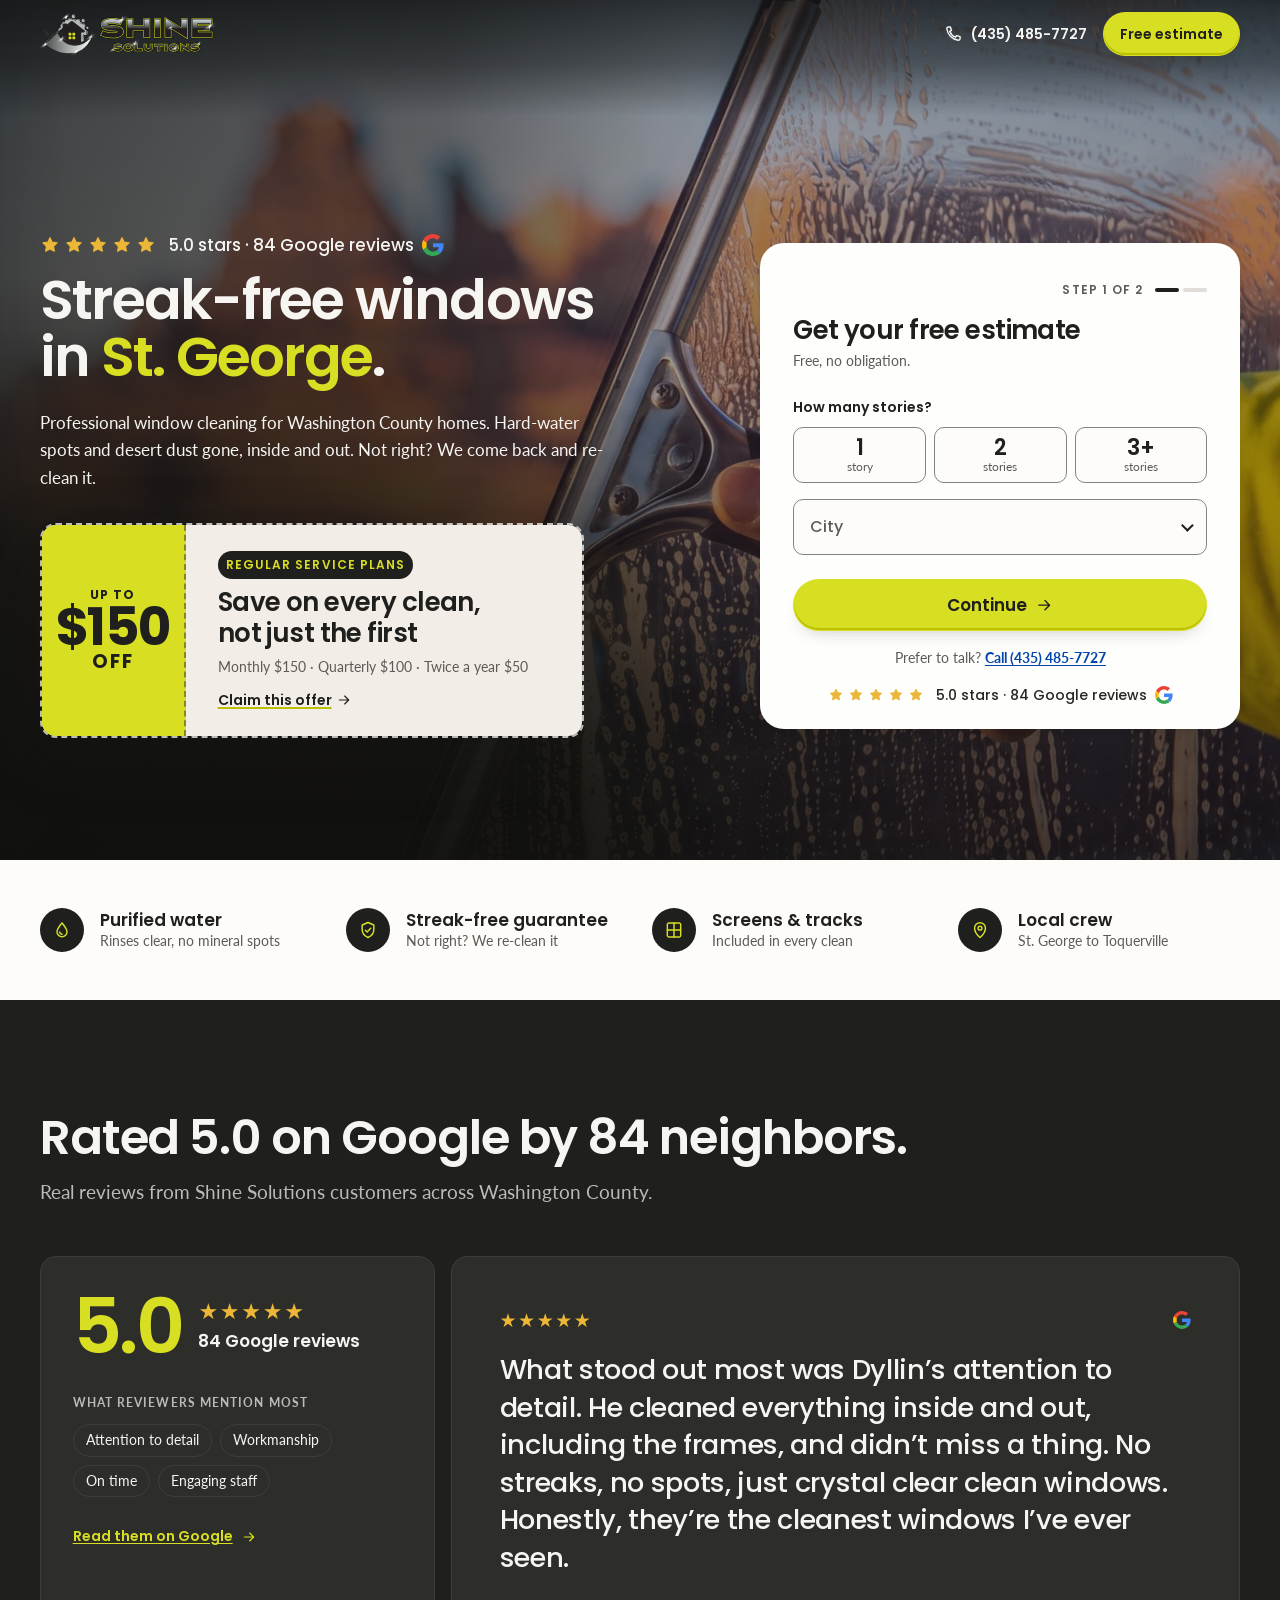
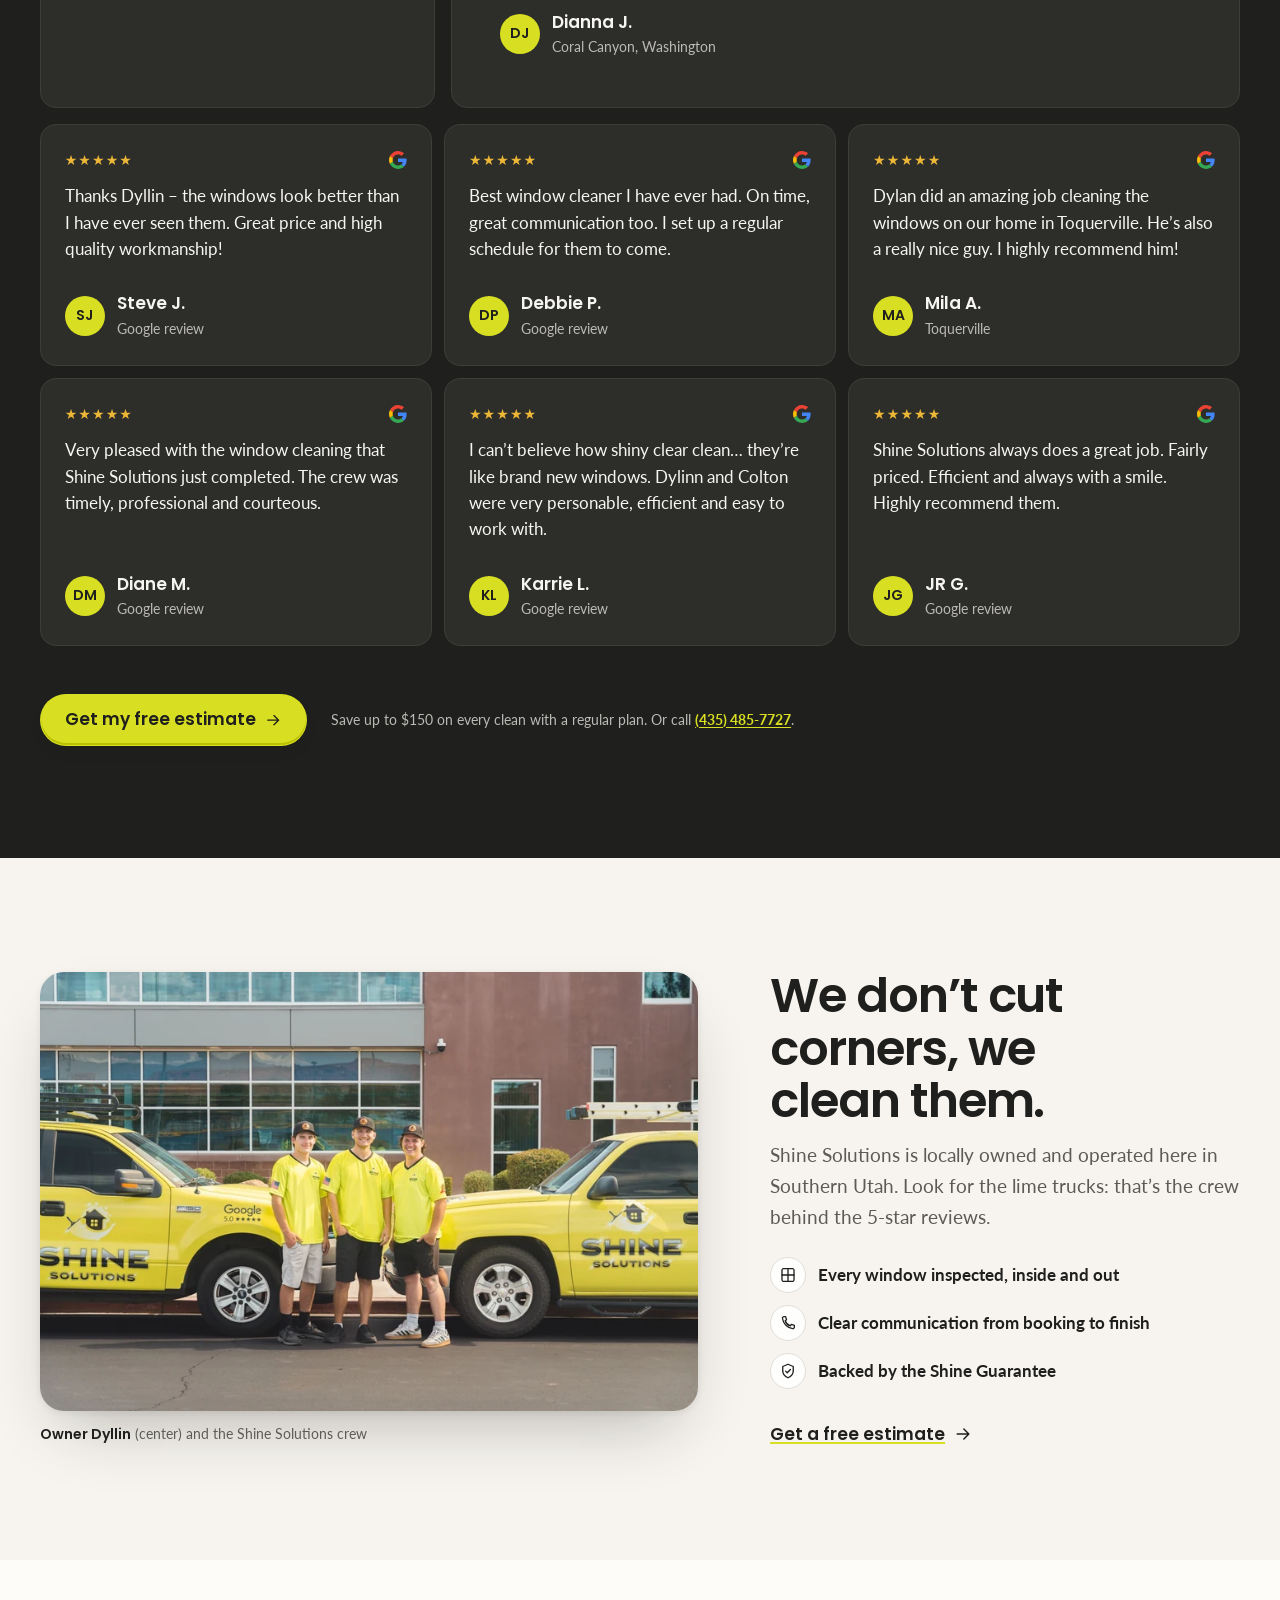
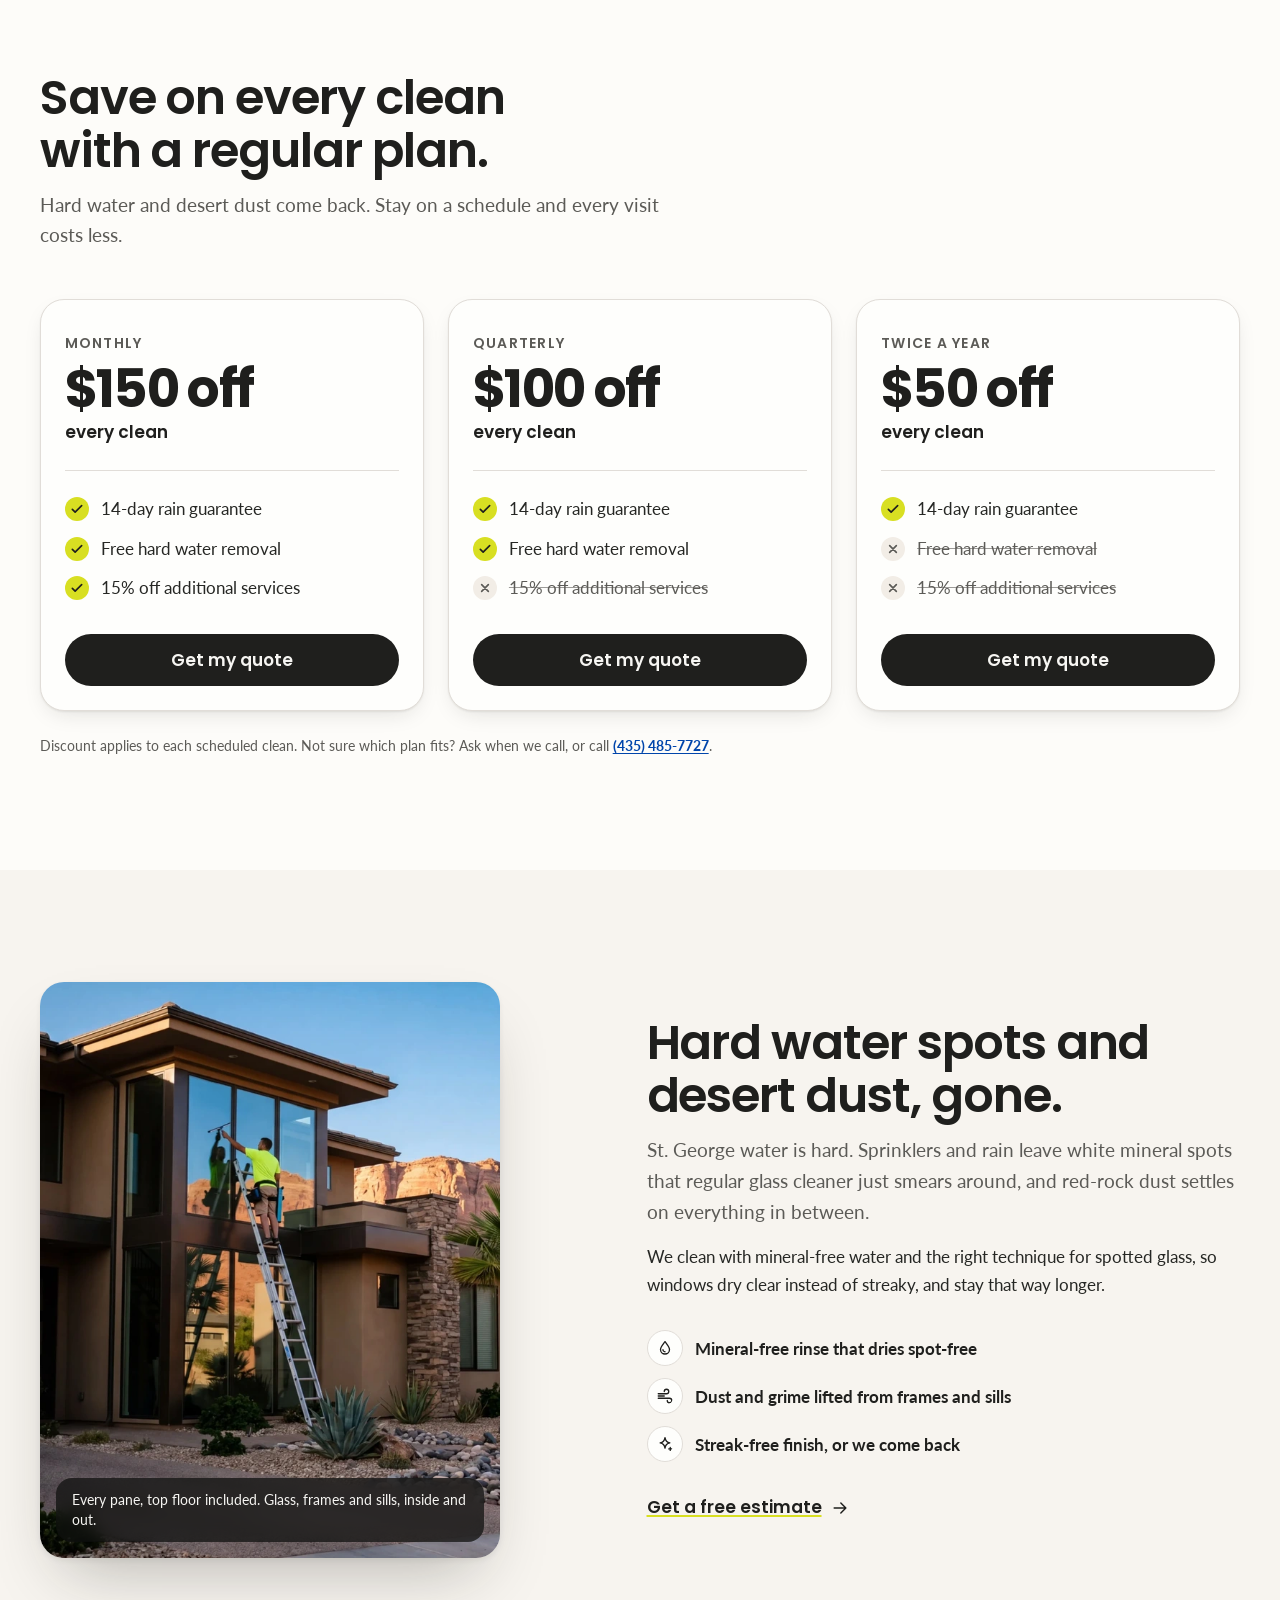
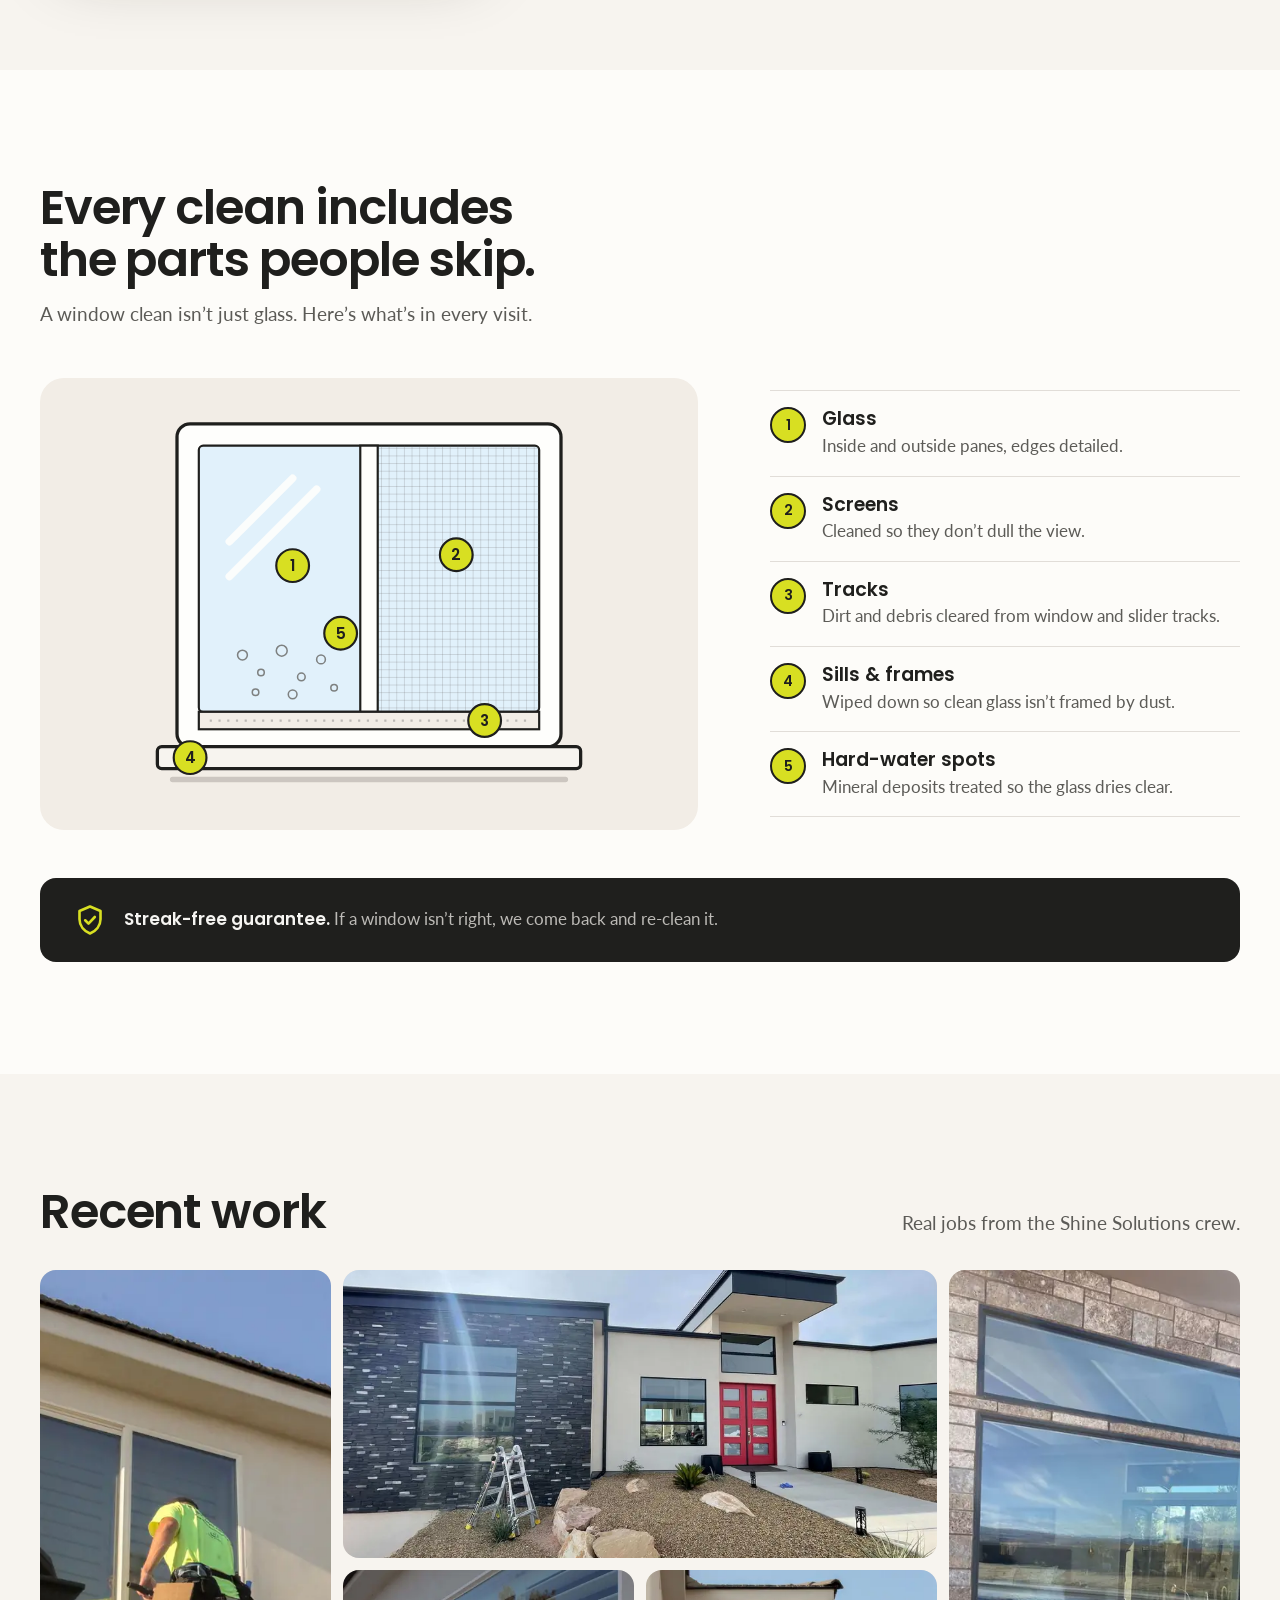
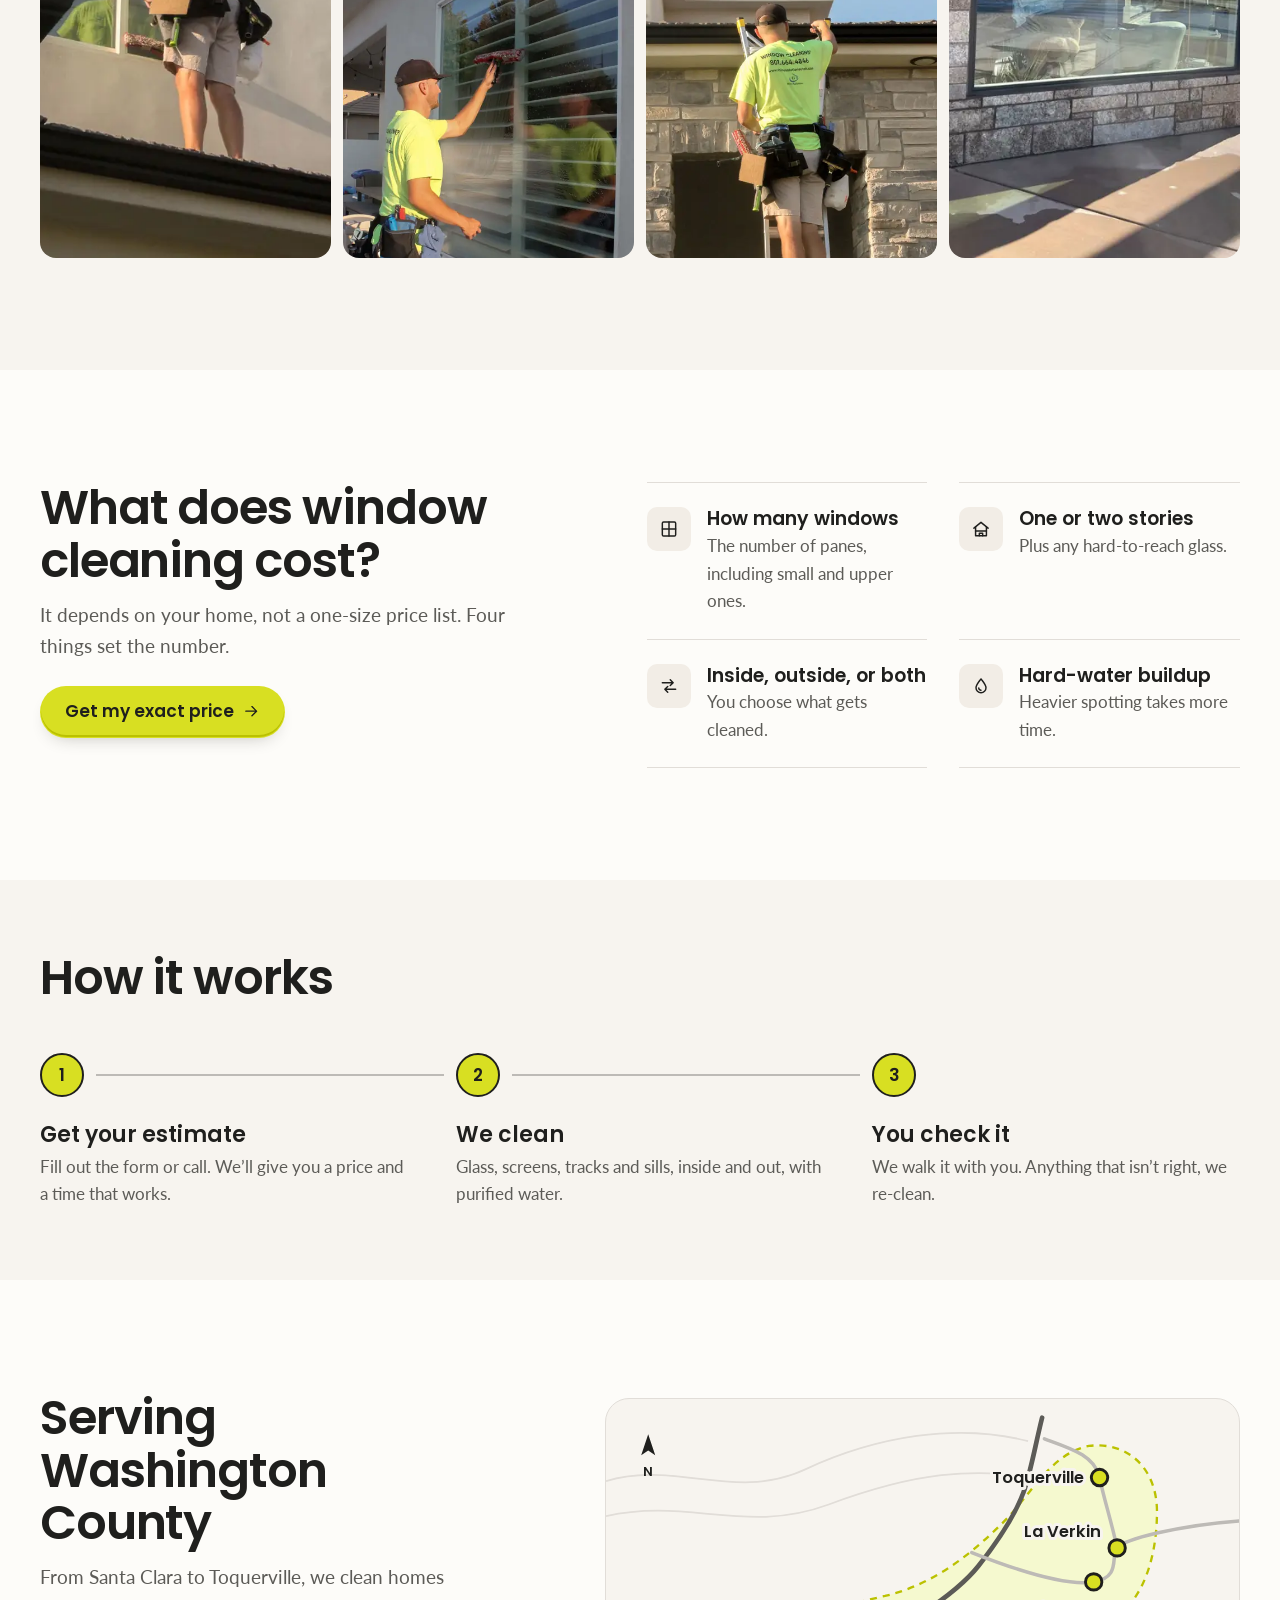
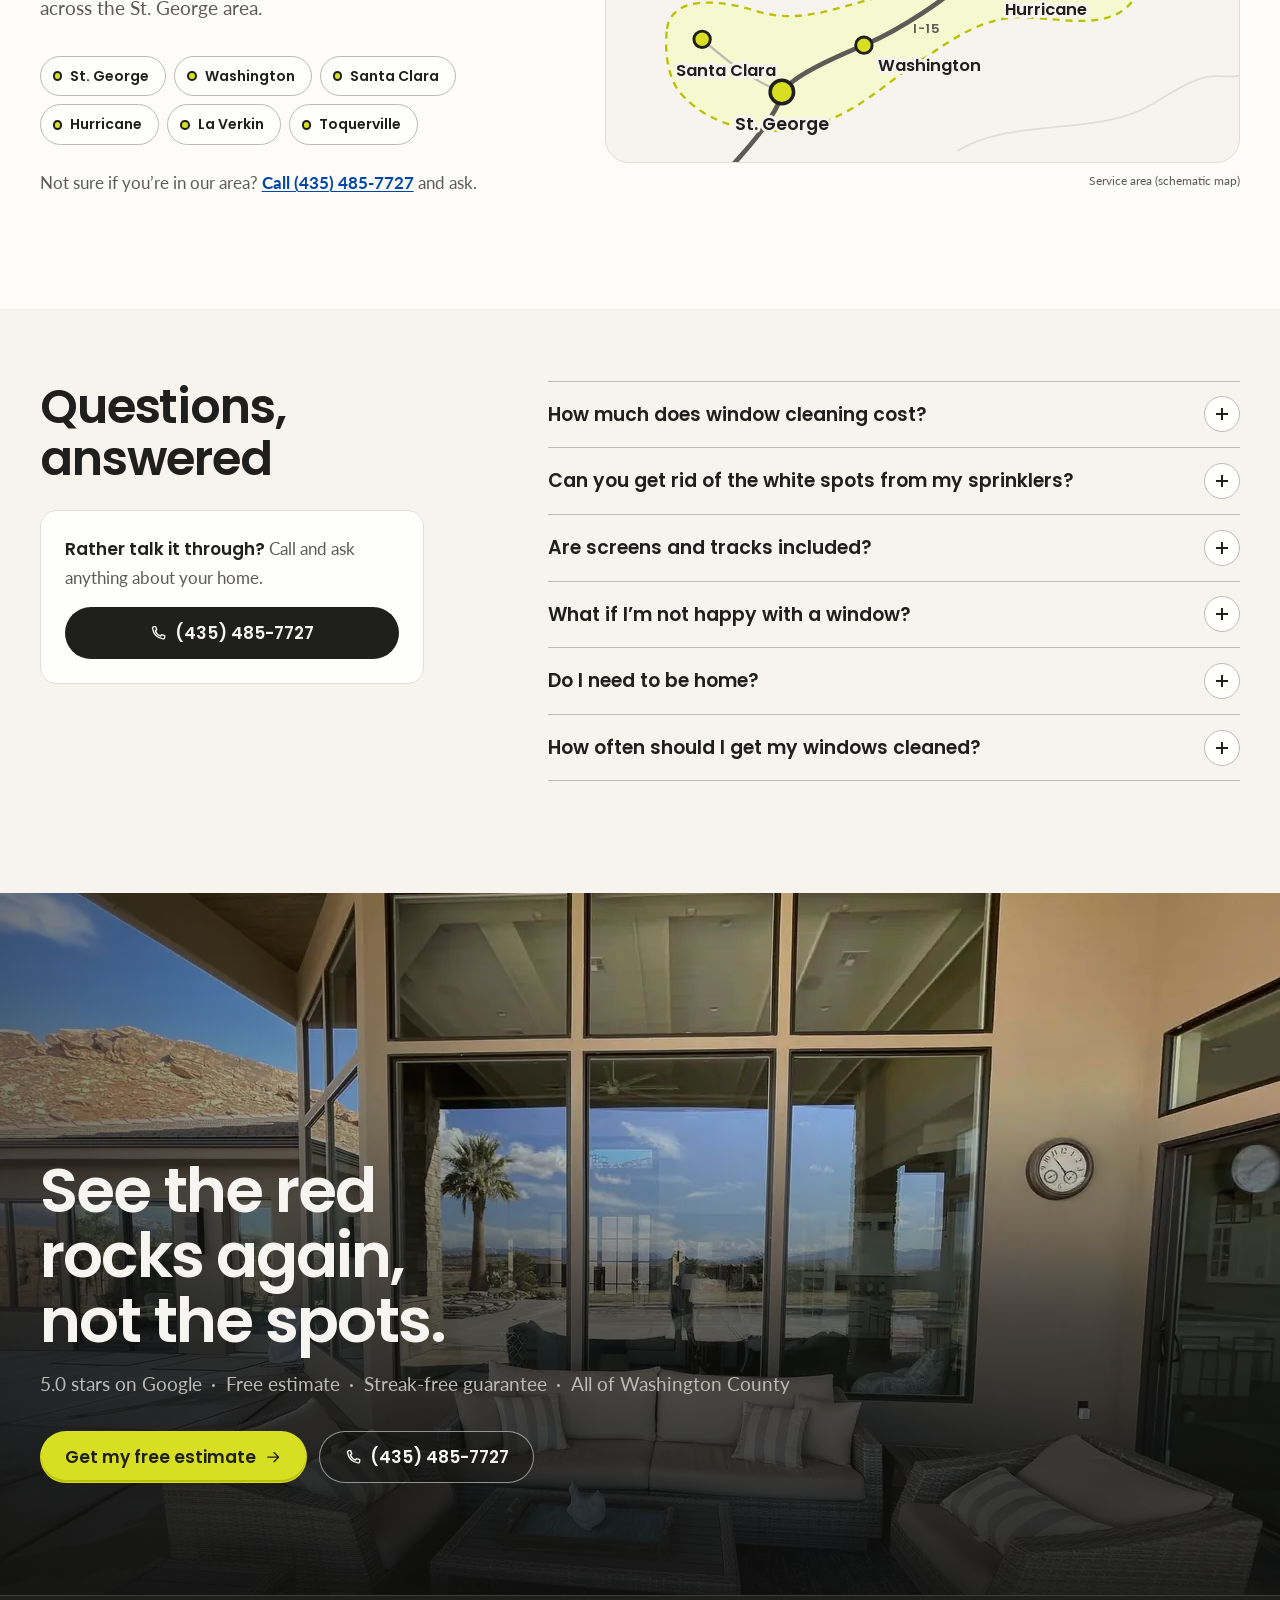
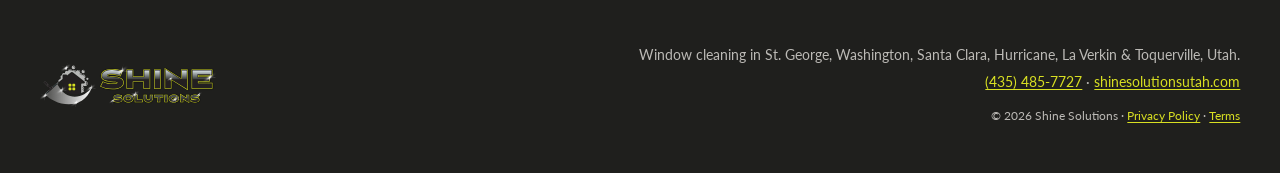
==== commit 279a423c: "Publish Shinesolutions Lp" ====
--- a/index.html
+++ b/index.html
@@ -1,6 +1,7 @@
 <!doctype html>
 <html lang="en">
 <head>
+  <meta name="ockno-page" content="home">
   <meta charset="utf-8">
   <meta name="viewport" content="width=device-width, initial-scale=1, viewport-fit=cover">
   <title>Window Cleaning in St. George, UT | Shine Solutions</title>
@@ -115,7 +116,7 @@
       </picture>
 
       <div class="hero__head">
-        <p class="rating-pill"><span class="rating-pill__stars" role="img" aria-label="Rated 5 out of 5"><svg aria-hidden="true"><use href="#i-star"/></svg><svg aria-hidden="true"><use href="#i-star"/></svg><svg aria-hidden="true"><use href="#i-star"/></svg><svg aria-hidden="true"><use href="#i-star"/></svg><svg aria-hidden="true"><use href="#i-star"/></svg></span><span class="rating-pill__text">5.0 stars · 81 Google reviews<svg class="g-logo" aria-hidden="true"><use href="#i-google"/></svg></span></p>
+        <p class="rating-pill"><span class="rating-pill__stars" role="img" aria-label="Rated 5 out of 5"><svg aria-hidden="true"><use href="#i-star"/></svg><svg aria-hidden="true"><use href="#i-star"/></svg><svg aria-hidden="true"><use href="#i-star"/></svg><svg aria-hidden="true"><use href="#i-star"/></svg><svg aria-hidden="true"><use href="#i-star"/></svg></span><span class="rating-pill__text">5.0 stars · 84 Google reviews<svg class="g-logo" aria-hidden="true"><use href="#i-google"/></svg></span></p>
         <h1 id="hero-title" class="hero__title">Streak-free windows in <span class="hl nowrap" data-city>St.&nbsp;George</span>.</h1>
       </div>
 
@@ -140,7 +141,7 @@
       <div class="hero__form" id="estimate">
         <!-- data-ads-conversion: the Google Ads conversion to report when a lead is received. Replace CONVERSION_LABEL with the
              label from Google Ads (Goals > Conversions > your lead-form action > Tag setup > event snippet "send_to"). -->
-        <form class="form" id="estimate-form" novalidate data-endpoint="" data-ads-conversion="AW-18330851082/CONVERSION_LABEL">
+        <form class="form" id="estimate-form" novalidate data-endpoint="https://hooks.zapier.com/hooks/catch/29011102/4miz0ay/" data-ads-conversion="AW-18330851082/CONVERSION_LABEL">
           <div class="form__main">
             <!-- phones + tablets: the plan offer rides on top of the form card as a tear-off ticket
                  (desktop shows the full coupon beside the form instead). Amounts must match #plans. -->
@@ -241,7 +242,7 @@
             <input type="hidden" name="plan" value="">
 
             <p class="form__alt">Prefer to talk? <a href="tel:+14354857727" data-track="phone_click">Call (435)&nbsp;485-7727</a></p>
-            <p class="rating-pill rating-pill--light form__rating"><span class="rating-pill__stars" role="img" aria-label="Rated 5 out of 5"><svg aria-hidden="true"><use href="#i-star"/></svg><svg aria-hidden="true"><use href="#i-star"/></svg><svg aria-hidden="true"><use href="#i-star"/></svg><svg aria-hidden="true"><use href="#i-star"/></svg><svg aria-hidden="true"><use href="#i-star"/></svg></span><span class="rating-pill__text">5.0 stars · 81 Google reviews<svg class="g-logo" aria-hidden="true"><use href="#i-google"/></svg></span></p>
+            <p class="rating-pill rating-pill--light form__rating"><span class="rating-pill__stars" role="img" aria-label="Rated 5 out of 5"><svg aria-hidden="true"><use href="#i-star"/></svg><svg aria-hidden="true"><use href="#i-star"/></svg><svg aria-hidden="true"><use href="#i-star"/></svg><svg aria-hidden="true"><use href="#i-star"/></svg><svg aria-hidden="true"><use href="#i-star"/></svg></span><span class="rating-pill__text">5.0 stars · 84 Google reviews<svg class="g-logo" aria-hidden="true"><use href="#i-google"/></svg></span></p>
           </div>
 
           <div class="form__done" hidden>
@@ -276,12 +277,12 @@
     </section>
 
     <!-- ═══ REVIEWS · real Google reviews, straight after the hero ═══
-         From Shine Solutions' Google Business Profile, pulled 2026-09-28 (5.0 · 81 reviews). Reviewers' own words;
+         From Shine Solutions' Google Business Profile, pulled 2026-10-12 (5.0 · 84 reviews). Reviewers' own words;
          the featured one and Karrie L.'s are excerpts. Names shortened to first name + last initial. Update the count as it grows. -->
     <section class="reviews" aria-labelledby="reviews-title">
       <div class="wrap">
         <div class="reviews__head">
-          <h2 id="reviews-title" class="h2">Rated 5.0 on Google by 81&nbsp;neighbors.</h2>
+          <h2 id="reviews-title" class="h2">Rated 5.0 on Google by 84&nbsp;neighbors.</h2>
           <p class="lede">Real reviews from Shine Solutions customers across Washington County.</p>
         </div>
 
@@ -289,7 +290,7 @@
           <div class="score">
             <p class="score__num">5.0</p>
             <p class="score__stars" role="img" aria-label="5 out of 5 stars">★★★★★</p>
-            <p class="score__count">81 Google reviews</p>
+            <p class="score__count">84 Google reviews</p>
             <p class="score__label">What reviewers mention most</p>
             <ul class="score__tags" role="list">
               <li>Attention to detail</li><li>Workmanship</li><li>On time</li><li>Engaging staff</li>
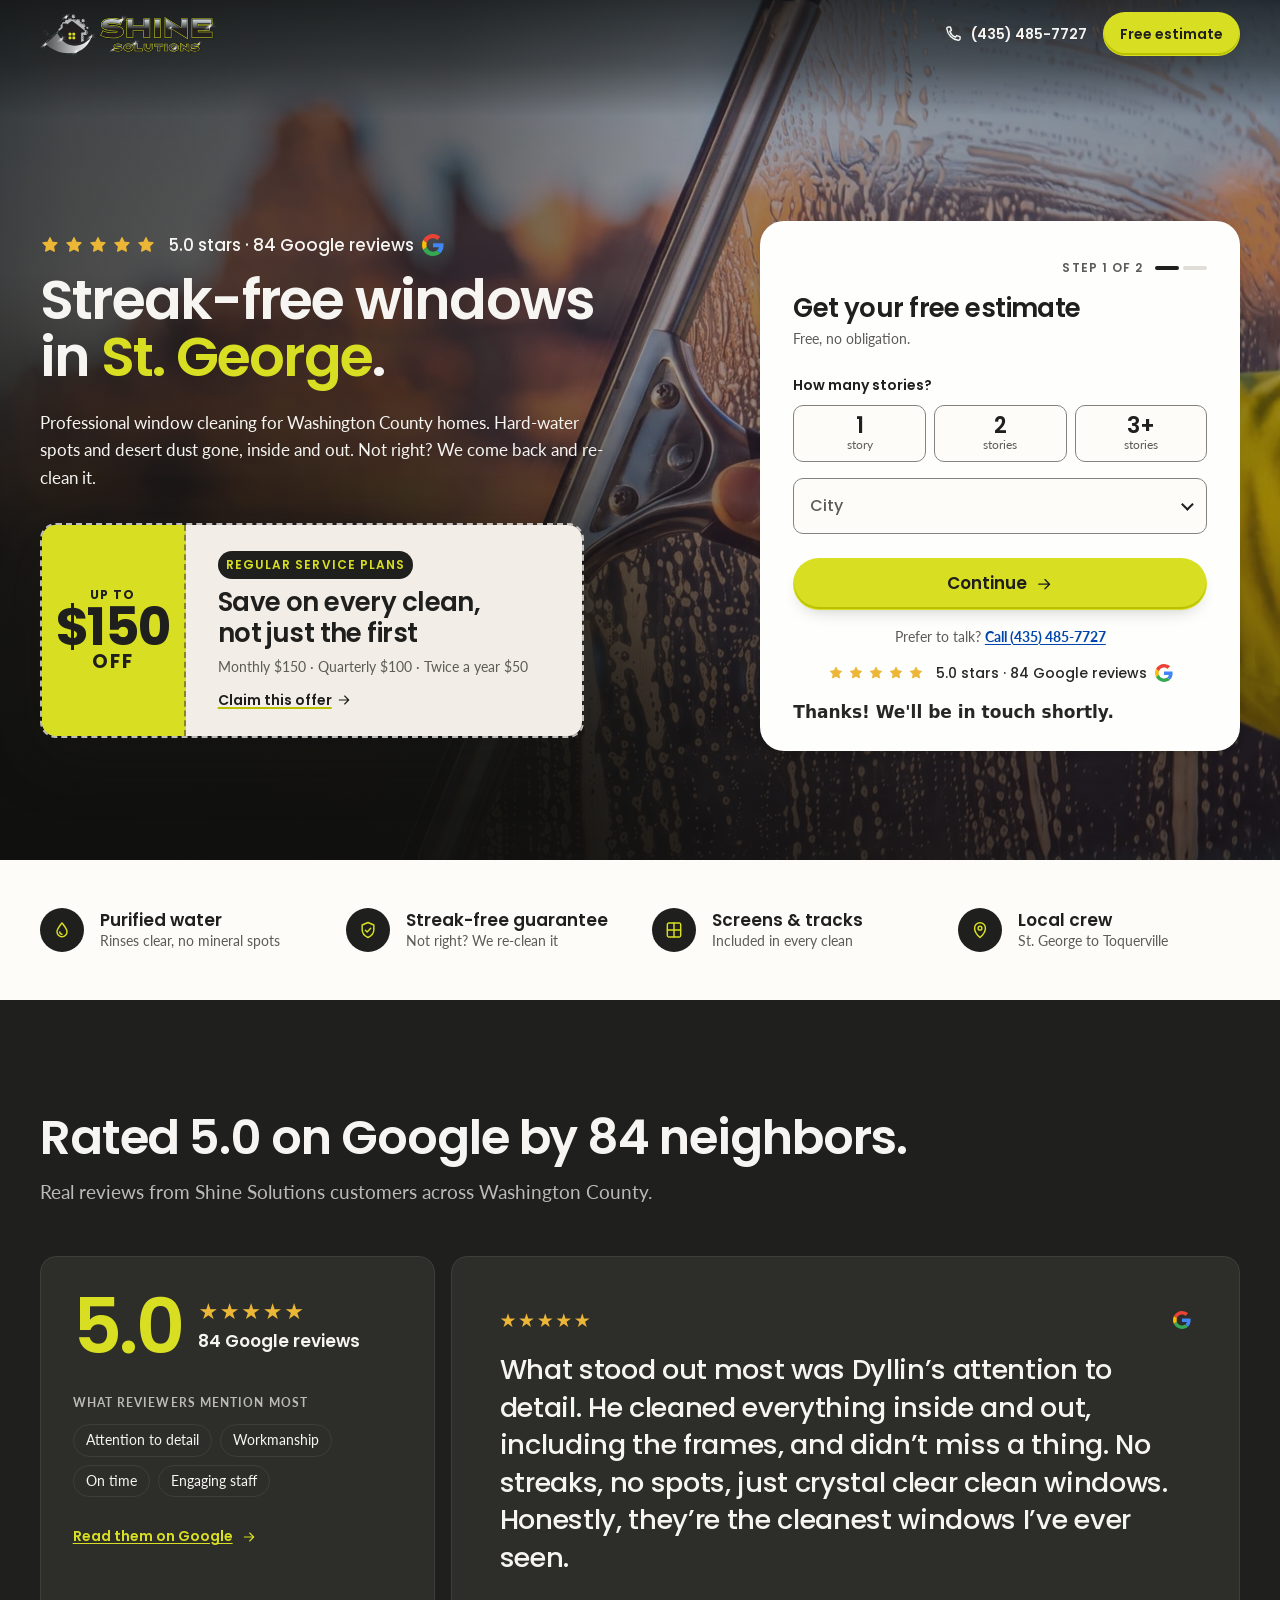
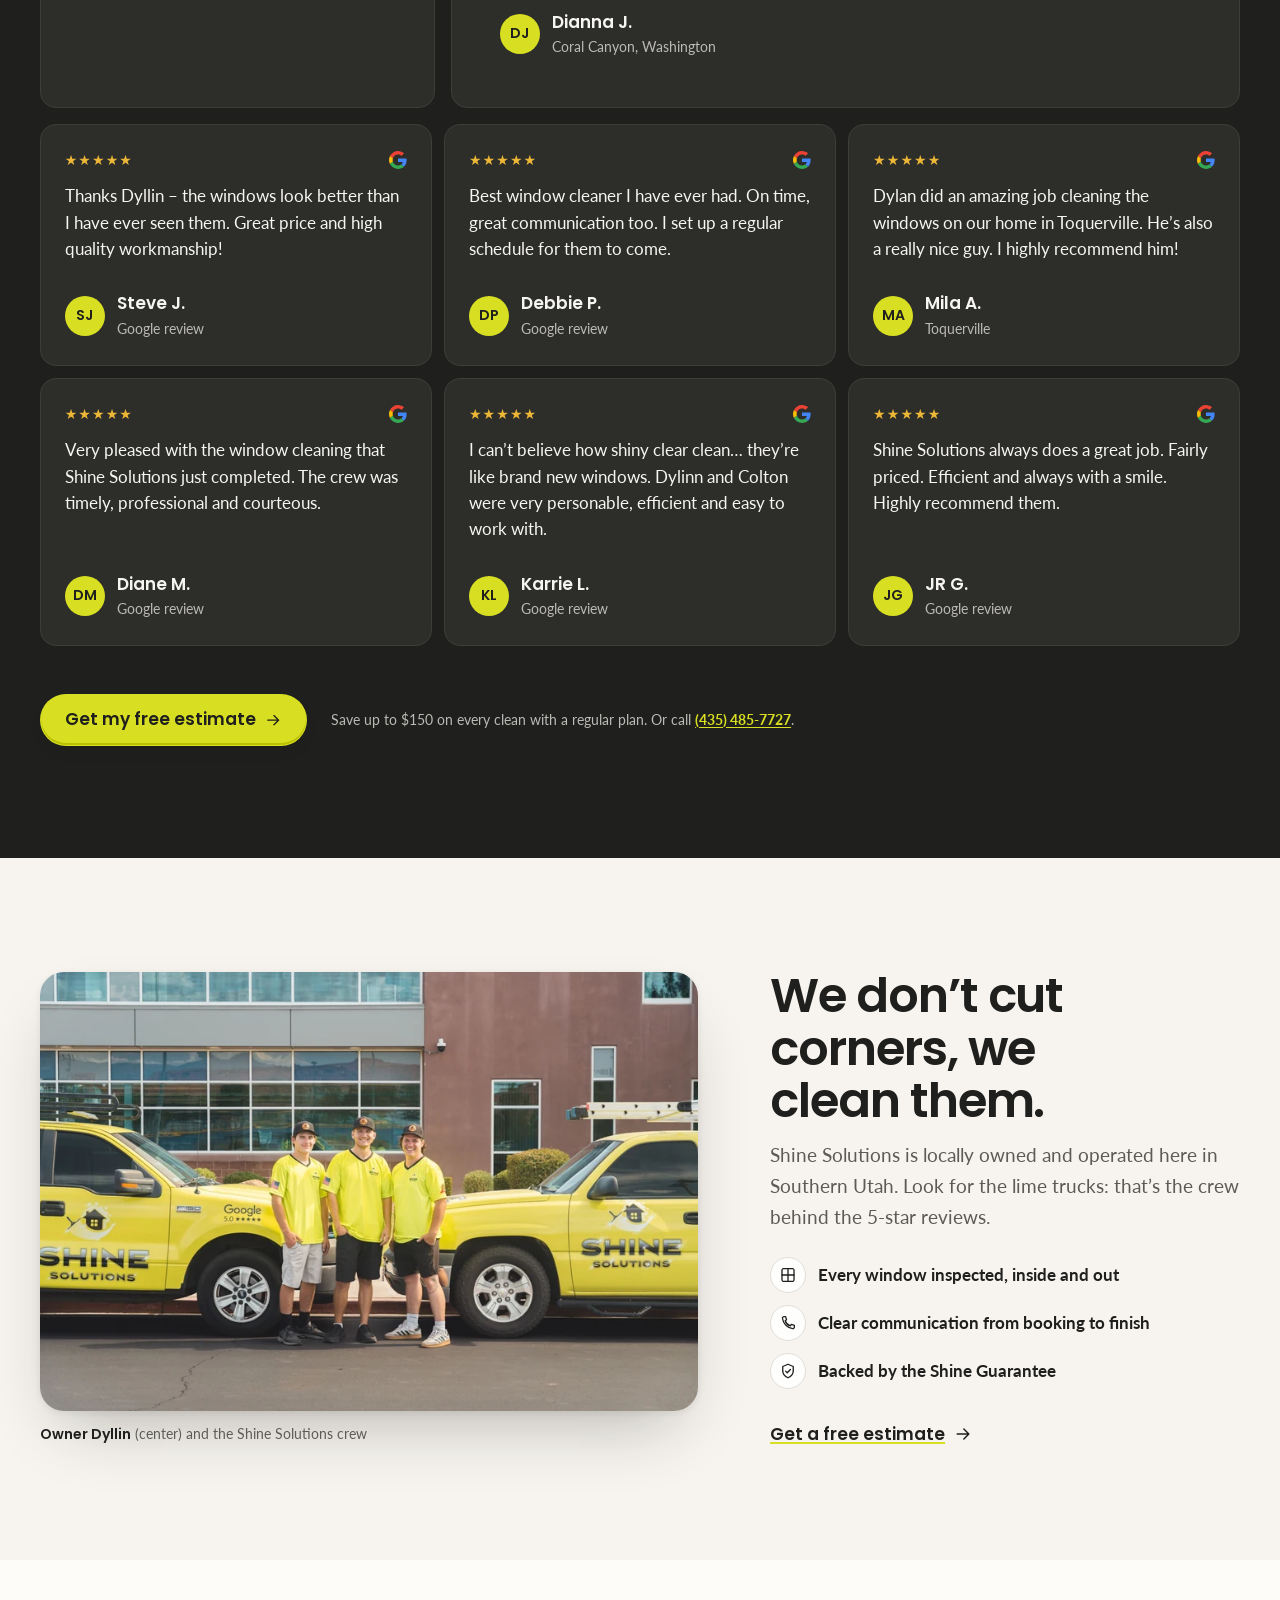
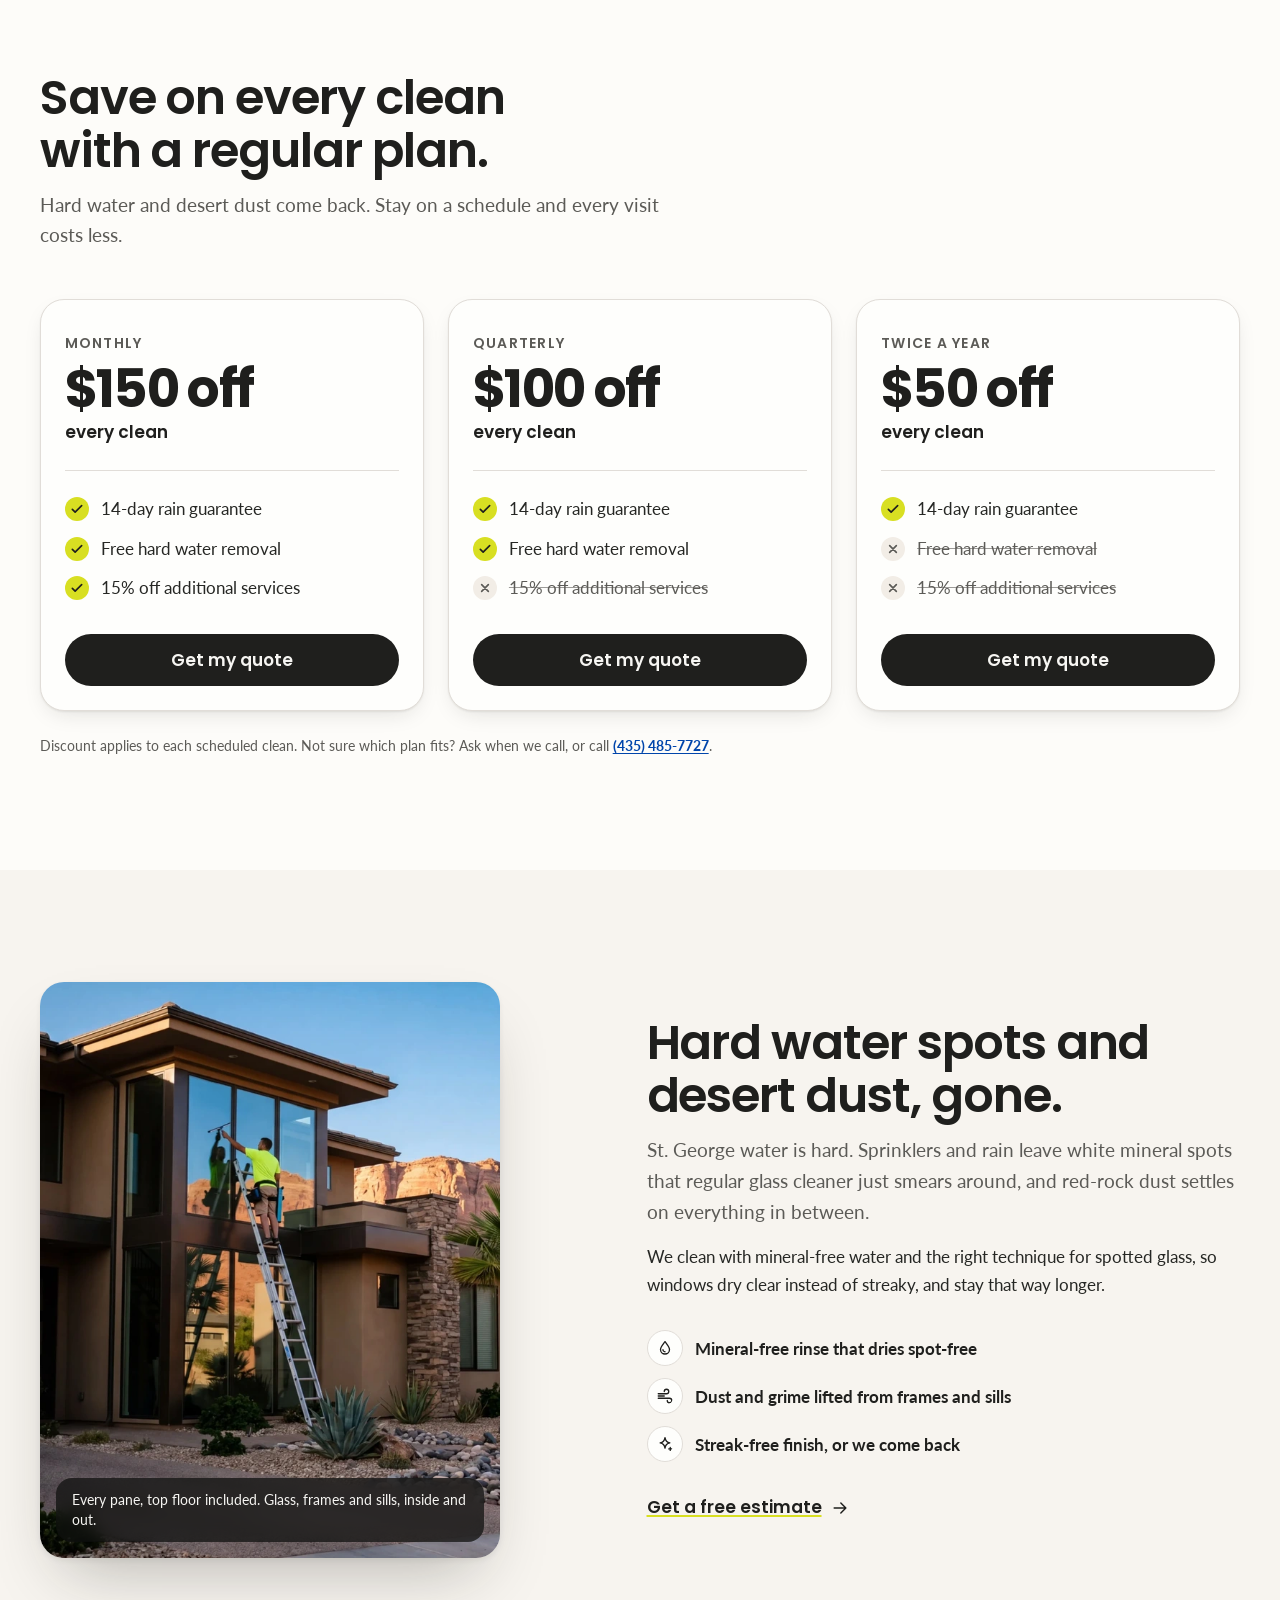
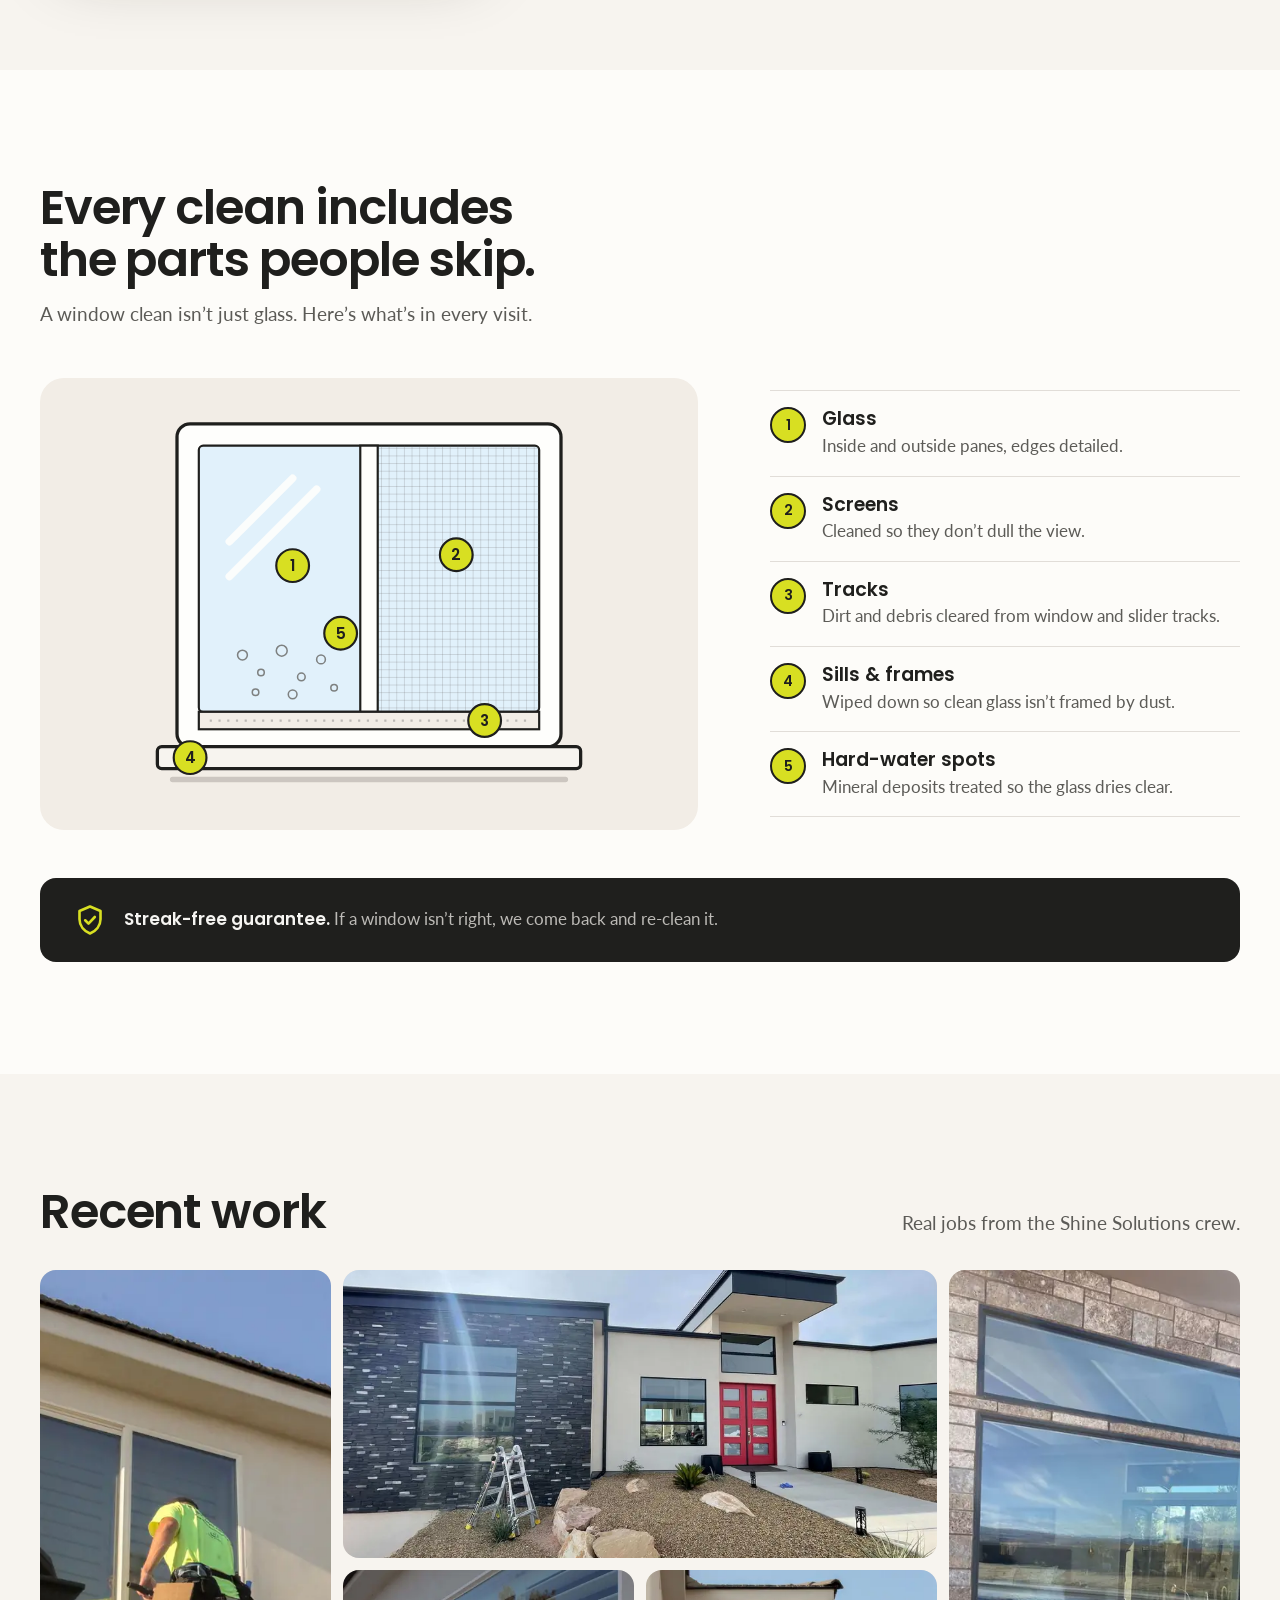
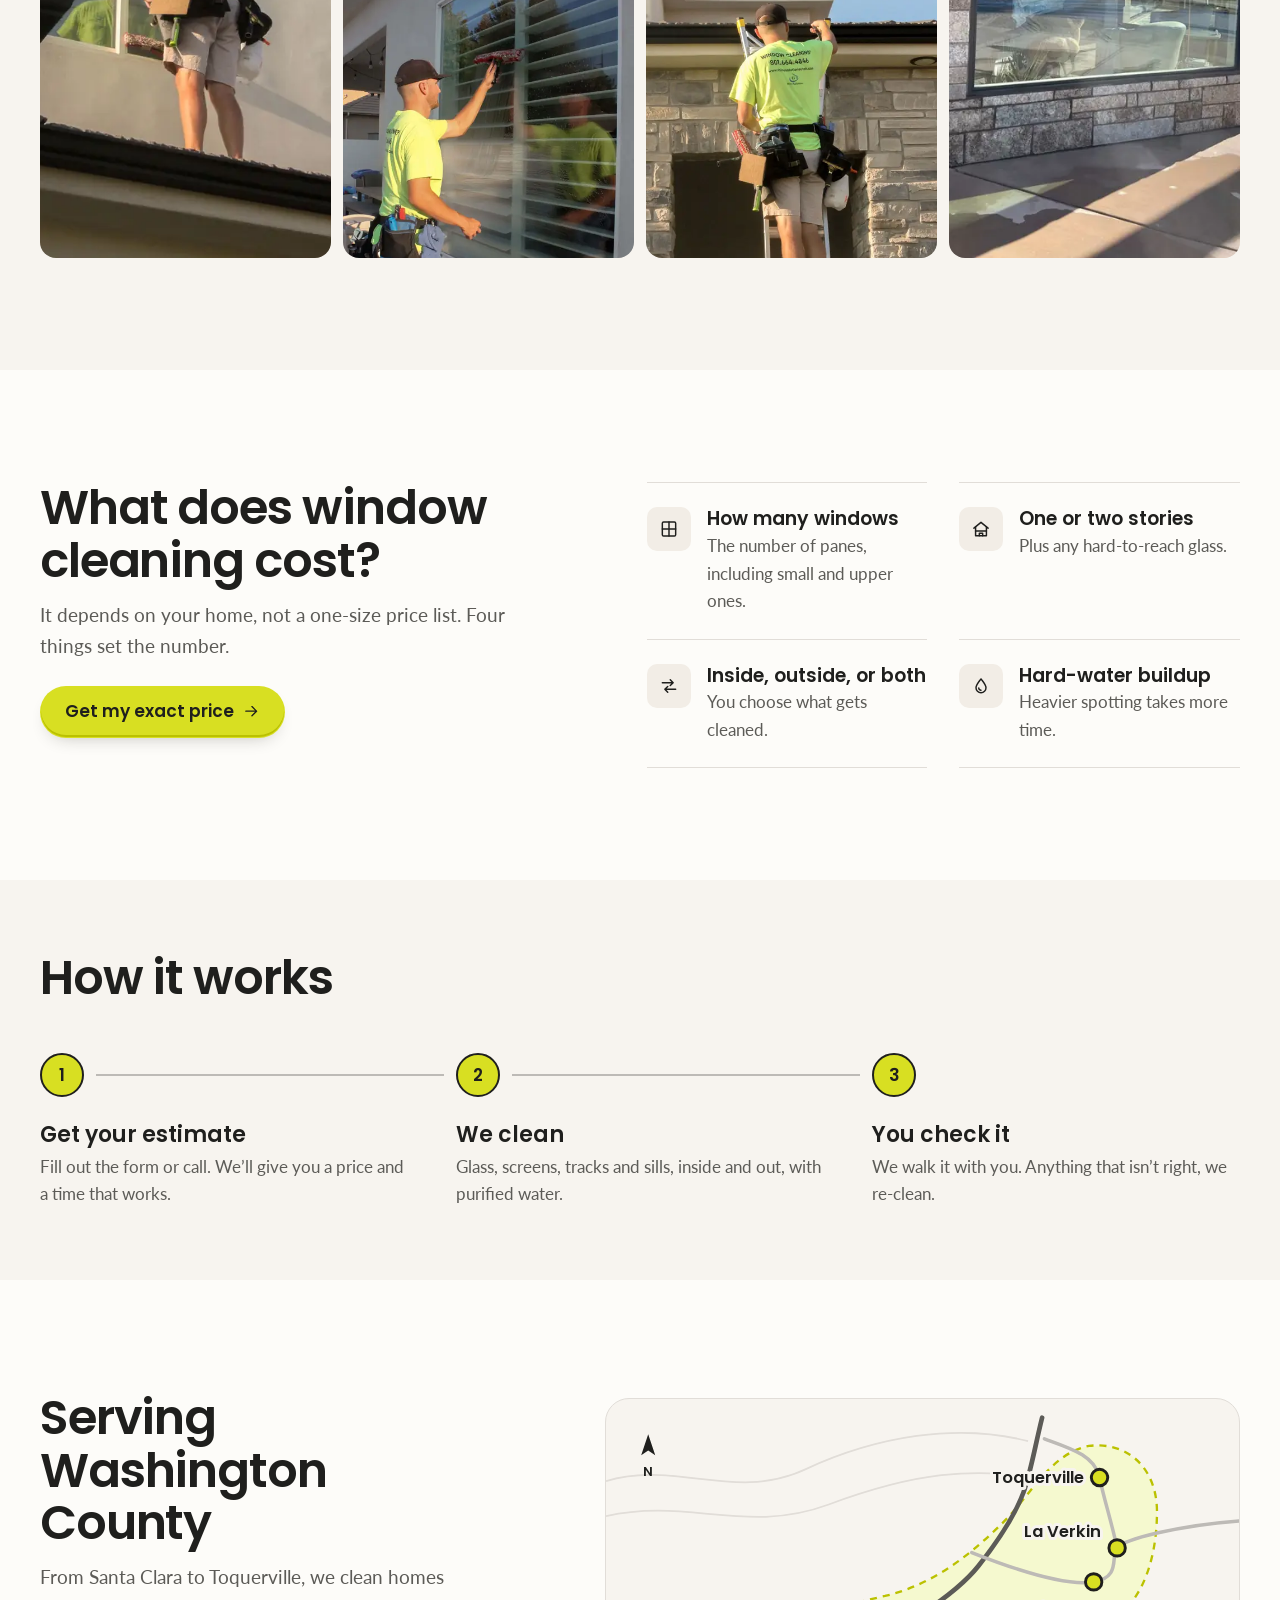
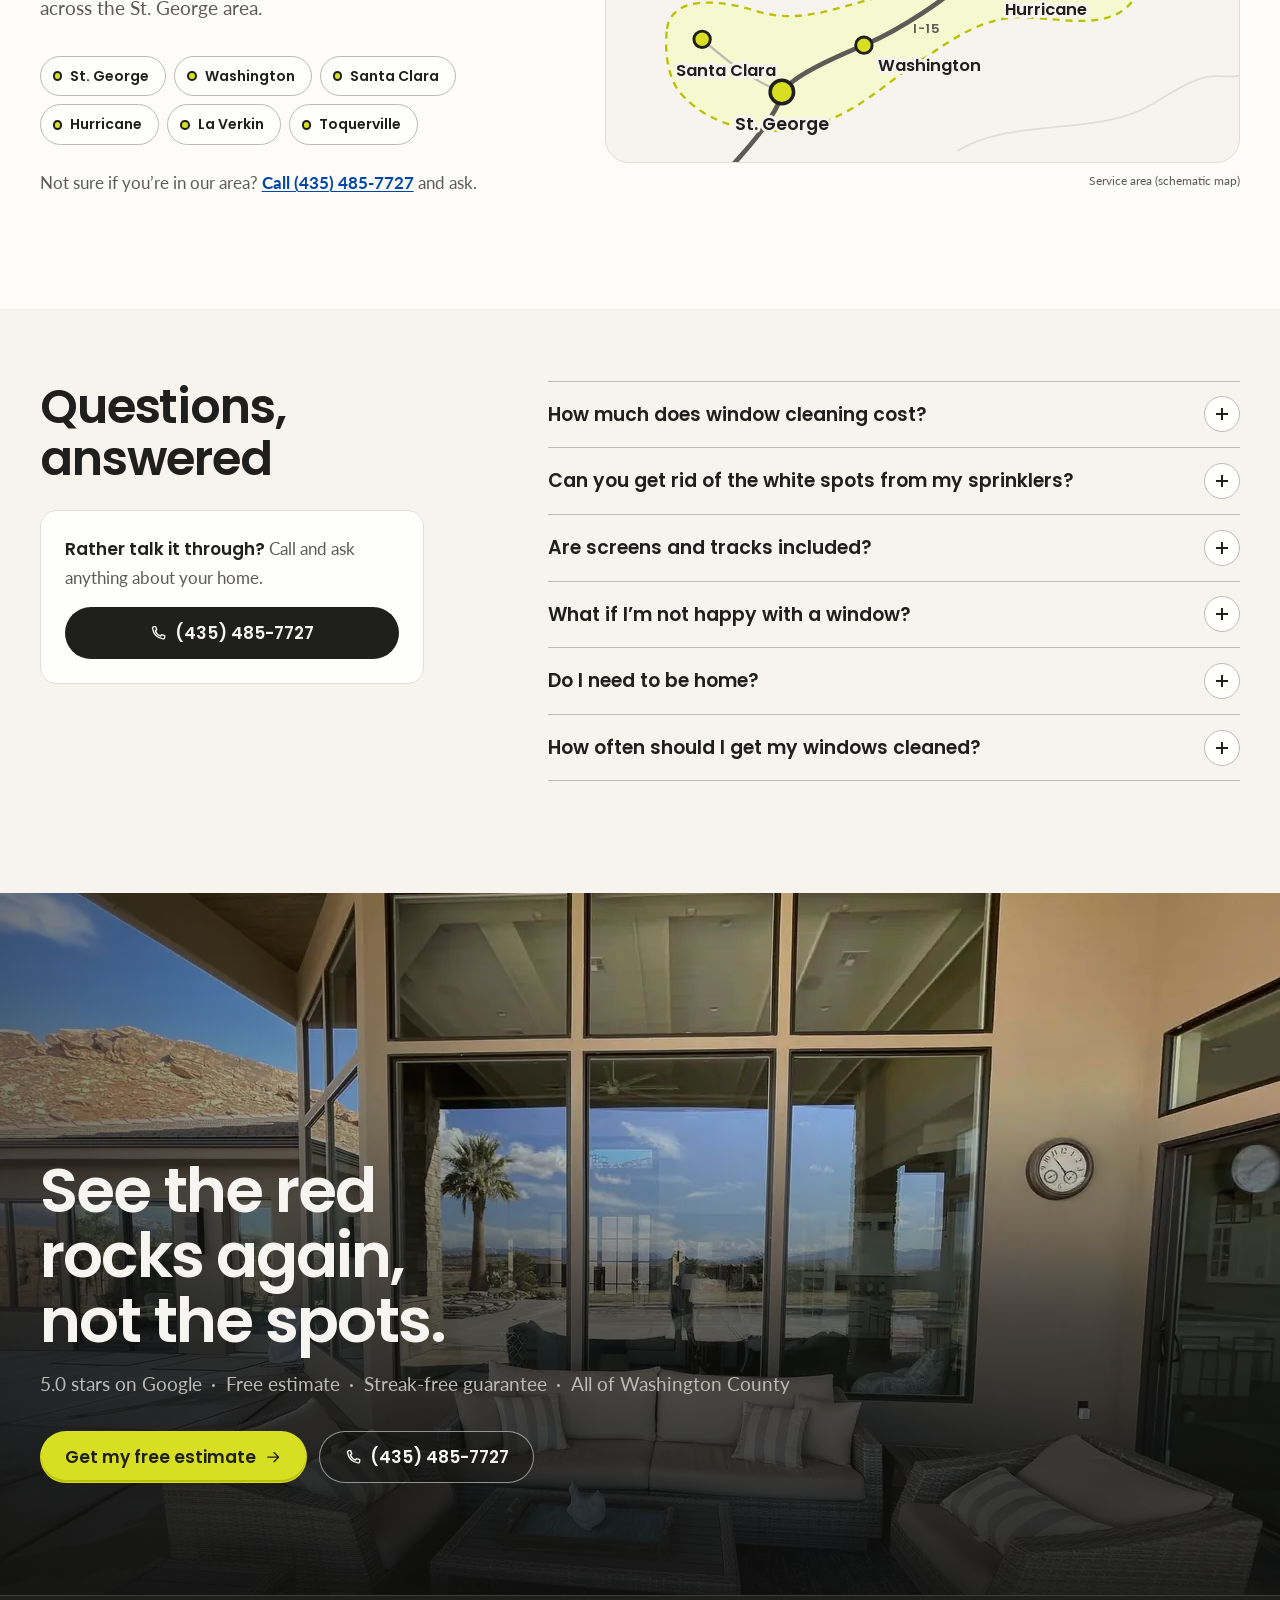
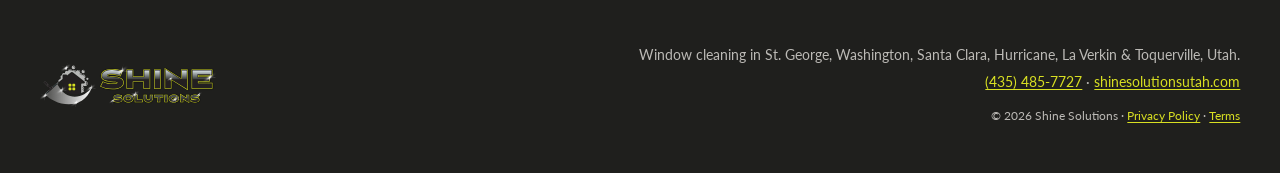
==== commit 5040f169: "Publish Shinesolutions Lp" ====
--- a/index.html
+++ b/index.html
@@ -141,7 +141,7 @@
       <div class="hero__form" id="estimate">
         <!-- data-ads-conversion: the Google Ads conversion to report when a lead is received. Replace CONVERSION_LABEL with the
              label from Google Ads (Goals > Conversions > your lead-form action > Tag setup > event snippet "send_to"). -->
-        <form class="form" id="estimate-form" novalidate data-endpoint="https://hooks.zapier.com/hooks/catch/29011102/4miz0ay/" data-ads-conversion="AW-18330851082/CONVERSION_LABEL">
+        <form class="form" id="estimate-form" novalidate data-endpoint="https://hooks.zapier.com/hooks/catch/29011102/4miz0ay/" data-ads-conversion="AW-18330851082/CONVERSION_LABEL" data-ockno-form>
           <div class="form__main">
             <!-- phones + tablets: the plan offer rides on top of the form card as a tear-off ticket
                  (desktop shows the full coupon beside the form instead). Amounts must match #plans. -->
@@ -166,9 +166,9 @@
                 <fieldset class="choice" id="f-stories" aria-describedby="f-stories-error">
                   <legend>How many stories?</legend>
                   <div class="choice__options">
-                    <label class="choice__opt"><input type="radio" name="stories" value="1"><span><b>1</b>story</span></label>
-                    <label class="choice__opt"><input type="radio" name="stories" value="2"><span><b>2</b>stories</span></label>
-                    <label class="choice__opt"><input type="radio" name="stories" value="3+"><span><b>3+</b>stories</span></label>
+                    <label class="choice__opt"><input type="radio" name="stories" value="1" data-ockno-field="custom:how_many_stories"><span><b>1</b>story</span></label>
+                    <label class="choice__opt"><input type="radio" name="stories" value="2" data-ockno-field="custom:how_many_stories"><span><b>2</b>stories</span></label>
+                    <label class="choice__opt"><input type="radio" name="stories" value="3+" data-ockno-field="custom:how_many_stories"><span><b>3+</b>stories</span></label>
                   </div>
                   <p class="field__error" id="f-stories-error" hidden>Pick one</p>
                 </fieldset>
@@ -176,7 +176,7 @@
                 <div class="field">
                   <label for="f-city">City</label>
                   <div class="select">
-                    <select id="f-city" name="city" required>
+                    <select id="f-city" name="city" required data-ockno-field="city">
                       <option value="" disabled selected hidden></option>
                       <option>St. George</option>
                       <option>Washington</option>
@@ -207,29 +207,28 @@
               <div class="form__fields">
                 <div class="field">
                   <label for="f-name">Name</label>
-                  <input id="f-name" name="name" type="text" autocomplete="name" placeholder=" " required>
+                  <input id="f-name" name="name" type="text" autocomplete="name" placeholder=" " required data-ockno-field="full_name">
                   <p class="field__error" id="f-name-error" hidden>Enter your name</p>
                 </div>
 
                 <div class="field">
                   <label for="f-phone">Phone</label>
-                  <input id="f-phone" name="phone" type="tel" inputmode="tel" autocomplete="tel" placeholder=" " required>
+                  <input id="f-phone" name="phone" type="tel" inputmode="tel" autocomplete="tel" placeholder=" " required data-ockno-field="phone">
                   <p class="field__error" id="f-phone-error" hidden>Enter a 10-digit number</p>
                 </div>
               </div>
 
               <div class="consent">
-                <label class="consent__check"><input type="checkbox" name="sms_service" value="yes" aria-describedby="consent-fine"><span>Text me about my estimate and appointments</span></label>
-                <label class="consent__check"><input type="checkbox" name="sms_marketing" value="yes" aria-describedby="consent-fine"><span>Text me occasional offers and seasonal reminders</span></label>
-                <p class="consent__fine" id="consent-fine">Optional. By checking a box above, you agree to receive recurring automated texts from Shine Solutions at the number provided. Consent is not a condition of purchase. Msg frequency varies. Msg &amp; data rates may apply. Reply STOP to opt out, HELP for help. <a href="privacy.html" target="_blank" rel="noopener">Privacy&nbsp;Policy</a> · <a href="terms.html" target="_blank" rel="noopener">Terms</a></p>
+                <label class="consent__check"><input type="checkbox" name="sms_service" value="yes" aria-describedby="consent-fine" data-ockno-consent="sms"><span>Text me about my estimate and appointments</span></label>
               </div>
 
-              <button class="btn btn--primary btn--block" type="submit">
+              <button class="btn btn--primary btn--block" type="submit" data-ockno-submit>
                 <span class="btn__spin" aria-hidden="true"></span>
                 <span class="btn__label">Get my free estimate</span>
                 <svg class="i i--arrow" aria-hidden="true"><use href="#i-arrow"/></svg>
               </button>
               <p class="form__status" role="status" aria-live="polite"></p>
+              <p class="consent__fine" id="consent-fine">Optional. By checking the box above, you agree to receive recurring automated texts from Shine Solutions at the number provided. Consent is not a condition of purchase. Msg frequency varies. Msg &amp; data rates may apply. Reply STOP to opt out, HELP for help. <a href="privacy.html" target="_blank" rel="noopener">Privacy&nbsp;Policy</a> · <a href="terms.html" target="_blank" rel="noopener">Terms</a></p>
             </div>
 
             <!-- Ad attribution, filled by script.js from the landing URL -->
@@ -238,8 +237,8 @@
             <input type="hidden" name="utm_campaign">
             <input type="hidden" name="utm_term">
             <input type="hidden" name="page" value="window-cleaning-st-george">
-            <input type="hidden" name="offer" value="Plan discounts: monthly $150, quarterly $100, twice a year $50 off per clean">
-            <input type="hidden" name="plan" value="">
+            <input type="hidden" name="offer" value="Plan discounts: monthly $150, quarterly $100, twice a year $50 off per clean" data-ockno-field="opportunity:offer">
+            <input type="hidden" name="plan" value="" data-ockno-field="opportunity:plan">
 
             <p class="form__alt">Prefer to talk? <a href="tel:+14354857727" data-track="phone_click">Call (435)&nbsp;485-7727</a></p>
             <p class="rating-pill rating-pill--light form__rating"><span class="rating-pill__stars" role="img" aria-label="Rated 5 out of 5"><svg aria-hidden="true"><use href="#i-star"/></svg><svg aria-hidden="true"><use href="#i-star"/></svg><svg aria-hidden="true"><use href="#i-star"/></svg><svg aria-hidden="true"><use href="#i-star"/></svg><svg aria-hidden="true"><use href="#i-star"/></svg></span><span class="rating-pill__text">5.0 stars · 84 Google reviews<svg class="g-logo" aria-hidden="true"><use href="#i-google"/></svg></span></p>
@@ -253,7 +252,9 @@
               <svg class="i" aria-hidden="true"><use href="#i-phone"/></svg><span>Call (435)&nbsp;485-7727</span>
             </a>
           </div>
-        </form>
+        
+<p data-ockno-success style="margin-top:1rem;font-weight:600;">Thanks! We'll be in touch shortly.</p>
+</form>
       </div>
 
       <ul class="hero__points" role="list">
@@ -705,7 +706,6 @@
   </footer>
 
   <div class="bar" id="bar">
-    <a class="btn btn--ghost" href="tel:+14354857727" data-track="phone_click"><svg class="i" aria-hidden="true"><use href="#i-phone"/></svg><span>Call</span></a>
     <a class="btn btn--primary" href="#estimate"><span class="btn__label">Free estimate</span></a>
   </div>
 
--- a/styles.css
+++ b/styles.css
@@ -777,14 +777,14 @@
 /* ───────────────────────── sticky mobile bar · C4 ───────────────────────── */
 .bar {
   position: fixed; inset-inline: 0; bottom: 0; z-index: var(--z-bar);
-  display: grid; grid-template-columns: minmax(0, 1fr) minmax(0, 1.6fr); gap: var(--space-xs);
+  display: grid; grid-template-columns: minmax(0, 1fr); gap: var(--space-xs);
   padding: var(--space-sm) var(--gutter) calc(var(--space-sm) + env(safe-area-inset-bottom));
   background: color-mix(in oklch, var(--color-card) 94%, transparent);
   backdrop-filter: blur(12px); -webkit-backdrop-filter: blur(12px);
   border-top: 1px solid var(--color-rule);
   transition: transform var(--dur-base) var(--ease-out);
 }
-.bar .btn { min-height: 3rem; }
+.bar .btn { min-height: 3rem; width: 100%; }
 .bar.is-hidden { transform: translateY(110%); }
 
 /* ═════════════════════════ ≥ 30rem (large phones) ═════════════════════════ */
